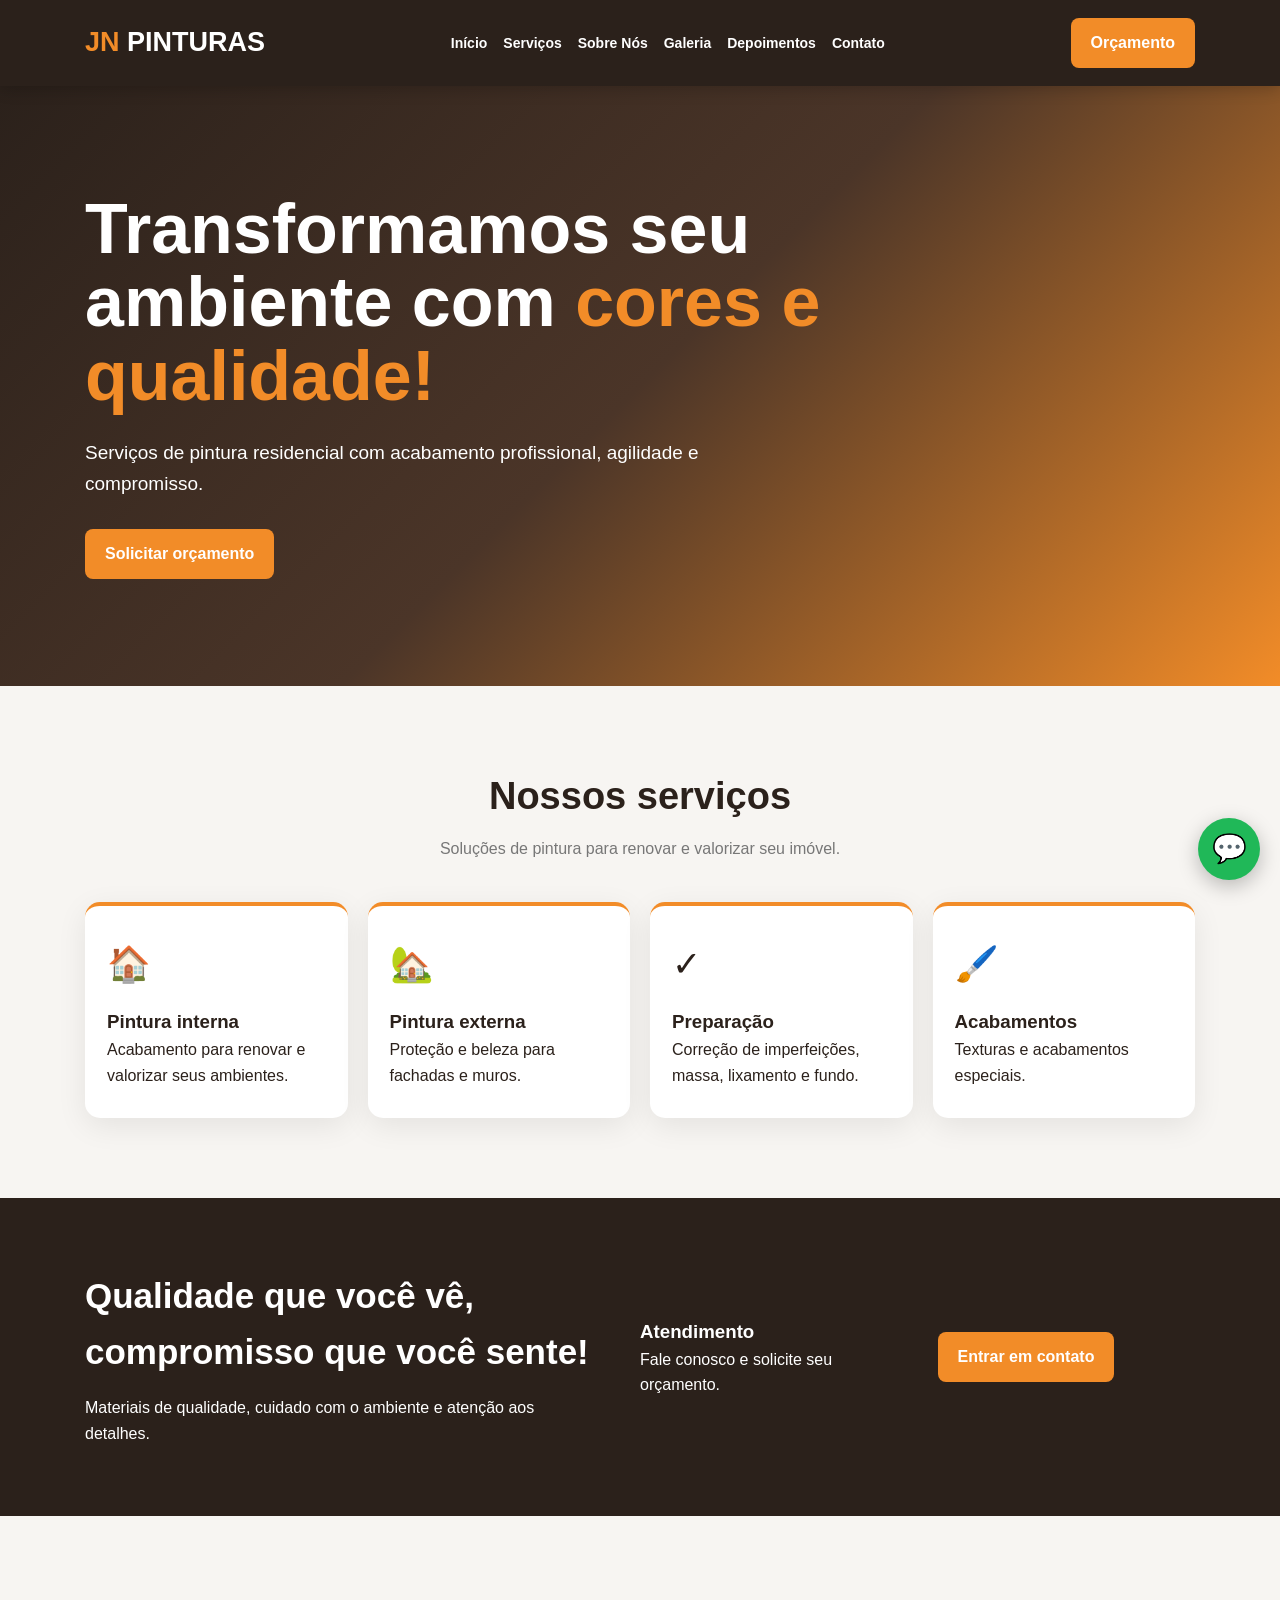
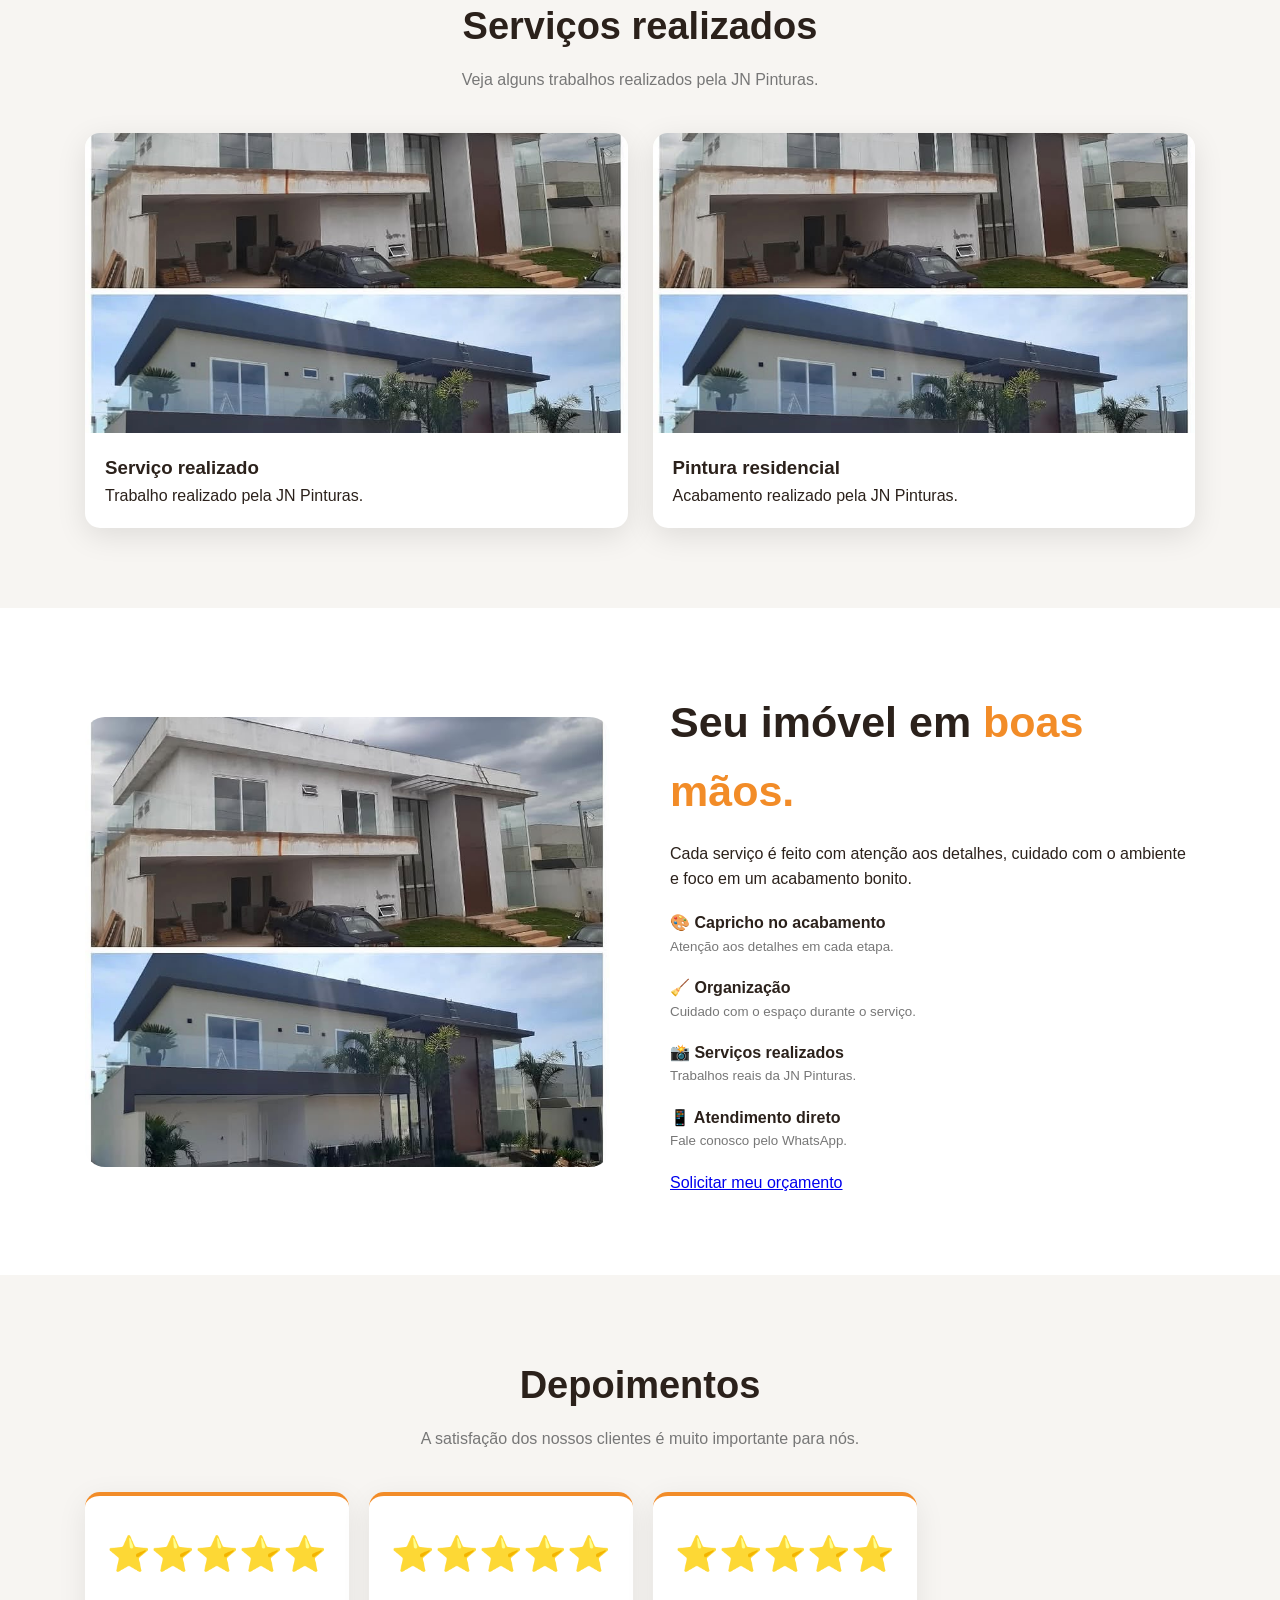
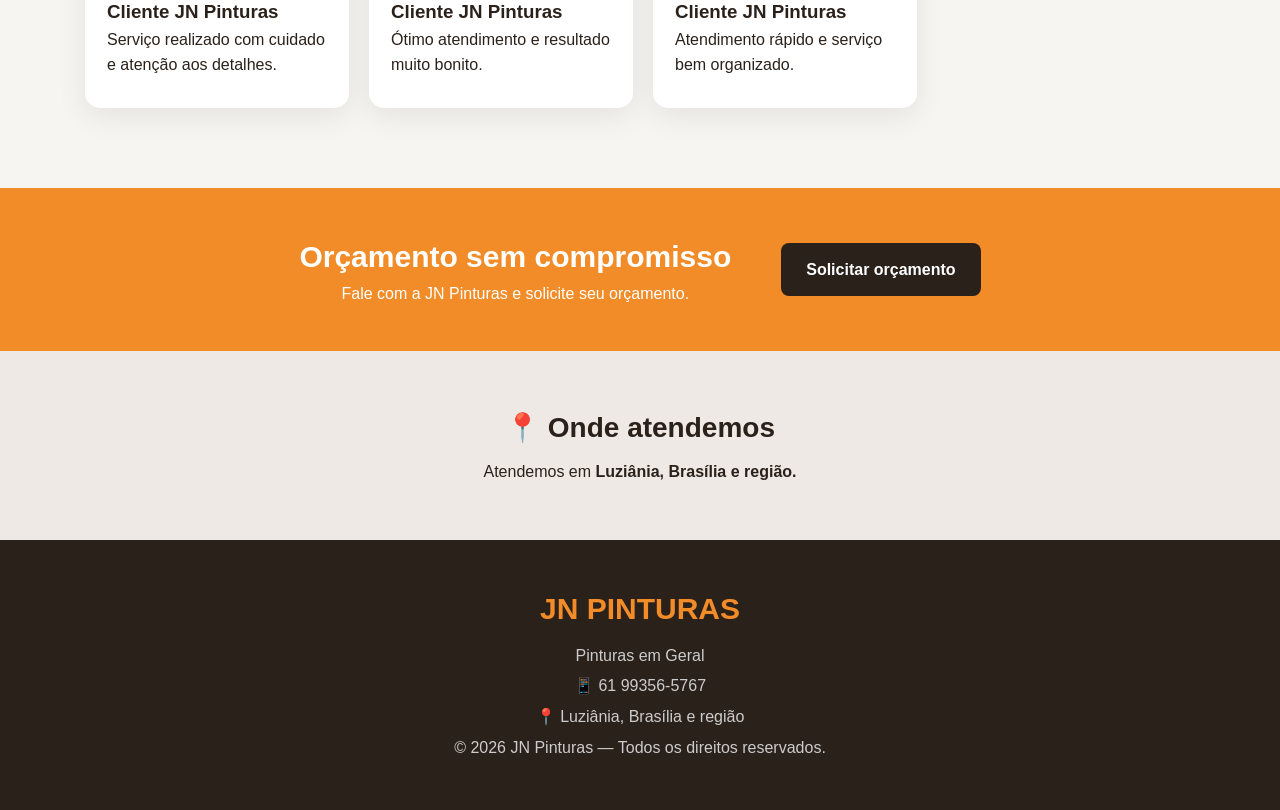
==== index.html @ 6c808ecc "Update index.html" ====
<!DOCTYPE html>
<html lang="pt-BR">
<head>
<meta charset="UTF-8">
<meta name="viewport" content="width=device-width, initial-scale=1.0">
<title>JN Pinturas | Pinturas em Geral</title>

<style>
*{margin:0;padding:0;box-sizing:border-box}
html{scroll-behavior:smooth}
body{
font-family:Arial,Helvetica,sans-serif;
background:#f7f5f2;
color:#2b211b;
line-height:1.6
}

header{
background:#2b211b;
color:white;
position:sticky;
top:0;
z-index:1000;
box-shadow:0 3px 15px rgba(0,0,0,.2)
}

.nav{
max-width:1150px;
margin:auto;
padding:18px 20px;
display:flex;
align-items:center;
justify-content:space-between;
gap:20px
}

.brand{
font-size:27px;
font-weight:bold;
color:#f28c28;
white-space:nowrap
}

.brand span{color:white}

nav{
display:flex;
gap:16px;
flex-wrap:wrap;
justify-content:center
}

nav a{
color:white;
text-decoration:none;
font-weight:bold;
font-size:14px
}

nav a:hover{color:#f28c28}

.cta,.btn{
background:#f28c28;
color:white;
text-decoration:none;
padding:12px 20px;
border-radius:8px;
font-weight:bold;
display:inline-block
}

.hero{
min-height:600px;
display:flex;
align-items:center;
background:linear-gradient(135deg,#2b211b,#4b3528,#f28c28);
color:white
}

.hero-inner{
max-width:1150px;
width:100%;
margin:auto;
padding:70px 20px
}

.hero h1{
max-width:800px;
font-size:clamp(40px,6vw,70px);
line-height:1.05;
margin-bottom:25px
}

.hero h1 span{color:#f28c28}

.hero p{
max-width:650px;
font-size:19px;
margin-bottom:30px
}

.container{
max-width:1150px;
margin:auto;
padding:80px 20px
}

.title{
text-align:center;
font-size:38px;
margin-bottom:10px
}

.subtitle{
text-align:center;
color:#777;
margin-bottom:40px
}

.grid{
display:grid;
grid-template-columns:repeat(4,1fr);
gap:20px
}

.card{
background:white;
padding:30px 22px;
border-radius:15px;
box-shadow:0 8px 30px rgba(0,0,0,.08);
border-top:4px solid #f28c28
}

.icon{
font-size:35px;
margin-bottom:15px
}

.band{
background:#2b211b;
color:white
}

.band-grid{
max-width:1150px;
margin:auto;
padding:70px 20px;
display:grid;
grid-template-columns:2fr 1fr 1fr;
gap:40px;
align-items:center
}

.band h2{
font-size:35px;
margin-bottom:15px
}

.projects{
display:grid;
grid-template-columns:repeat(2,1fr);
gap:25px
}

.project{
background:white;
border-radius:15px;
overflow:hidden;
box-shadow:0 8px 30px rgba(0,0,0,.1)
}

.project img{
width:100%;
height:300px;
object-fit:cover;
display:block
}

.project-info{
padding:20px
}

.trust-section{background:white}

.trust-grid{
max-width:1150px;
margin:auto;
padding:80px 20px;
display:grid;
grid-template-columns:1fr 1fr;
gap:60px;
align-items:center
}

.trust-photo{
width:100%;
height:450px;
object-fit:cover;
border-radius:20px
}

.trust-copy h2{
font-size:43px;
margin-bottom:15px
}

.trust-copy h2 span{color:#f28c28}

.trust-point{margin:18px 0}

.trust-point b,
.trust-point small{
display:block
}

.trust-point small{color:#777}

.quote-banner{
background:#f28c28;
color:white;
padding:45px 20px;
display:flex;
justify-content:center;
align-items:center;
gap:50px;
text-align:center
}

.quote-banner h3{font-size:30px}

.quote-btn{
background:#2b211b;
color:white;
padding:14px 25px;
border-radius:8px;
text-decoration:none;
font-weight:bold
}

.service-area{
text-align:center;
padding:55px 20px;
background:#eee9e4
}

.service-area h3{
font-size:28px;
margin-bottom:8px
}

footer{
background:#2b211b;
color:white;
text-align:center;
padding:45px 20px
}

.footer-brand{
color:#f28c28;
font-size:30px;
font-weight:bold;
margin-bottom:10px
}

footer p{
color:#ccc;
margin:5px
}

.whatsapp-float{
position:fixed;
right:20px;
bottom:20px;
width:62px;
height:62px;
border-radius:50%;
background:#20b858;
display:flex;
align-items:center;
justify-content:center;
color:white;
text-decoration:none;
font-size:28px;
box-shadow:0 6px 20px rgba(0,0,0,.25);
z-index:9999
}

@media(max-width:900px){
.nav{flex-direction:column}
nav{gap:10px}
.grid{grid-template-columns:repeat(2,1fr)}
.band-grid,.trust-grid{grid-template-columns:1fr}
.projects{grid-template-columns:1fr}
.quote-banner{flex-direction:column;gap:20px}
}

@media(max-width:600px){
.brand{font-size:24px}
nav a{font-size:12px}
.hero h1{font-size:42px}
.hero p{font-size:16px}
.grid{grid-template-columns:1fr}
.title{font-size:31px}
.trust-copy h2{font-size:34px}
.trust-photo{height:280px}
}
</style>
</head>

<body>

<header>
<div class="nav">

<div class="brand">
JN <span>PINTURAS</span>
</div>

<nav>
<a href="#inicio">Início</a>
<a href="#servicos">Serviços</a>
<a href="#sobre">Sobre Nós</a>
<a href="#galeria">Galeria</a>
<a href="#depoimentos">Depoimentos</a>
<a href="#contato">Contato</a>
</nav>

<a class="cta"
href="https://wa.me/5561993565767?text=Ol%C3%A1%2C%20vim%20pelo%20site%20da%20JN%20Pinturas%20e%20gostaria%20de%20solicitar%20um%20or%C3%A7amento."
target="_blank">
Orçamento
</a>

</div>
</header>

<main>

<section class="hero" id="inicio">
<div class="hero-inner">

<h1>
Transformamos seu ambiente com
<span>cores e qualidade!</span>
</h1>

<p>
Serviços de pintura residencial com acabamento profissional,
agilidade e compromisso.
</p>

<a class="btn"
href="https://wa.me/5561993565767?text=Ol%C3%A1%2C%20vim%20pelo%20site%20da%20JN%20Pinturas%20e%20gostaria%20de%20solicitar%20um%20or%C3%A7amento."
target="_blank">
Solicitar orçamento
</a>

</div>
</section>

<section id="servicos">
<div class="container">

<h2 class="title">Nossos serviços</h2>

<p class="subtitle">
Soluções de pintura para renovar e valorizar seu imóvel.
</p>

<div class="grid">

<div class="card">
<div class="icon">🏠</div>
<h3>Pintura interna</h3>
<p>Acabamento para renovar e valorizar seus ambientes.</p>
</div>

<div class="card">
<div class="icon">🏡</div>
<h3>Pintura externa</h3>
<p>Proteção e beleza para fachadas e muros.</p>
</div>

<div class="card">
<div class="icon">✓</div>
<h3>Preparação</h3>
<p>Correção de imperfeições, massa, lixamento e fundo.</p>
</div>

<div class="card">
<div class="icon">🖌️</div>
<h3>Acabamentos</h3>
<p>Texturas e acabamentos especiais.</p>
</div>

</div>
</div>
</section>

<section class="band" id="sobre">
<div class="band-grid">

<div>
<h2>Qualidade que você vê, compromisso que você sente!</h2>
<p>
Materiais de qualidade, cuidado com o ambiente e atenção aos detalhes.
</p>
</div>

<div>
<h3>Atendimento</h3>
<p>Fale conosco e solicite seu orçamento.</p>
</div>

<div>
<a class="cta"
href="https://wa.me/5561993565767?text=Ol%C3%A1%2C%20vim%20pelo%20site%20da%20JN%20Pinturas%20e%20gostaria%20de%20solicitar%20um%20or%C3%A7amento."
target="_blank">
Entrar em contato
</a>
</div>

</div>
</section>

<section id="galeria">
<div class="container">

<h2 class="title">Serviços realizados</h2>

<p class="subtitle">
Veja alguns trabalhos realizados pela JN Pinturas.
</p>

<div class="projects">

<article class="project">

<img
src="WhatsApp Image 2026-09-07 at 15.14.30 (1).jpeg"
alt="Serviço realizado pela JN Pinturas">

<div class="project-info">
<h3>Serviço realizado</h3>
<p>
Trabalho realizado pela JN Pinturas.
</p>
</div>

</article>

<article class="project">

<img
src="WhatsApp Image 2026-09-07 at 15.14.30 (1).jpeg"
alt="Pintura realizada pela JN Pinturas">

<div class="project-info">
<h3>Pintura residencial</h3>
<p>
Acabamento realizado pela JN Pinturas.
</p>
</div>

</article>

</div>

</div>
</section>

<section class="trust-section">

<div class="trust-grid">

<img
class="trust-photo"
src="WhatsApp Image 2026-09-07 at 15.14.30 (1).jpeg"
alt="Serviço realizado pela JN Pinturas">

<div class="trust-copy">

<h2>
Seu imóvel em <span>boas mãos.</span>
</h2>

<p>
Cada serviço é feito com atenção aos detalhes,
cuidado com o ambiente e foco em um acabamento bonito.
</p>

<div class="trust-point">
<b>🎨 Capricho no acabamento</b>
<small>Atenção aos detalhes em cada etapa.</small>
</div>

<div class="trust-point">
<b>🧹 Organização</b>
<small>Cuidado com o espaço durante o serviço.</small>
</div>

<div class="trust-point">
<b>📸 Serviços realizados</b>
<small>Trabalhos reais da JN Pinturas.</small>
</div>

<div class="trust-point">
<b>📱 Atendimento direto</b>
<small>Fale conosco pelo WhatsApp.</small>
</div>

<a class="trust-cta"
href="https://wa.me/5561993565767?text=Ol%C3%A1%2C%20vim%20pelo%20site%20da%20JN%20Pinturas%20e%20gostaria%20de%20solicitar%20um%20or%C3%A7amento."
target="_blank">
Solicitar meu orçamento
</a>

</div>

</div>
</section>

<section id="depoimentos">

<div class="container">

<h2 class="title">Depoimentos</h2>

<p class="subtitle">
A satisfação dos nossos clientes é muito importante para nós.
</p>

<div class="grid">

<div class="card">
<div class="icon">⭐⭐⭐⭐⭐</div>
<h3>Cliente JN Pinturas</h3>
<p>Serviço realizado com cuidado e atenção aos detalhes.</p>
</div>

<div class="card">
<div class="icon">⭐⭐⭐⭐⭐</div>
<h3>Cliente JN Pinturas</h3>
<p>Ótimo atendimento e resultado muito bonito.</p>
</div>

<div class="card">
<div class="icon">⭐⭐⭐⭐⭐</div>
<h3>Cliente JN Pinturas</h3>
<p>Atendimento rápido e serviço bem organizado.</p>
</div>

</div>

</div>

</section>

<section class="quote-banner" id="contato">

<div>
<h3>Orçamento sem compromisso</h3>
<p>Fale com a JN Pinturas e solicite seu orçamento.</p>
</div>

<a class="quote-btn"
href="https://wa.me/5561993565767?text=Ol%C3%A1%2C%20vim%20pelo%20site%20da%20JN%20Pinturas%20e%20gostaria%20de%20solicitar%20um%20or%C3%A7amento."
target="_blank">
Solicitar orçamento
</a>

</section>

<section class="service-area">
<h3>📍 Onde atendemos</h3>
<p>Atendemos em <strong>Luziânia, Brasília e região.</strong></p>
</section>

</main>

<footer>

<div class="footer-brand">
JN PINTURAS
</div>

<p>Pinturas em Geral</p>
<p>📱 61 99356-5767</p>
<p>📍 Luziânia, Brasília e região</p>
<p>© 2026 JN Pinturas — Todos os direitos reservados.</p>

</footer>

<a
class="whatsapp-float"
href="https://wa.me/5561993565767?text=Ol%C3%A1%2C%20vim%20pelo%20site%20da%20JN%20Pinturas%20e%20gostaria%20de%20solicitar%20um%20or%C3%A7amento."
target="_blank"
aria-label="Falar com a JN Pinturas no WhatsApp">
💬
</a>

</body>
</html>
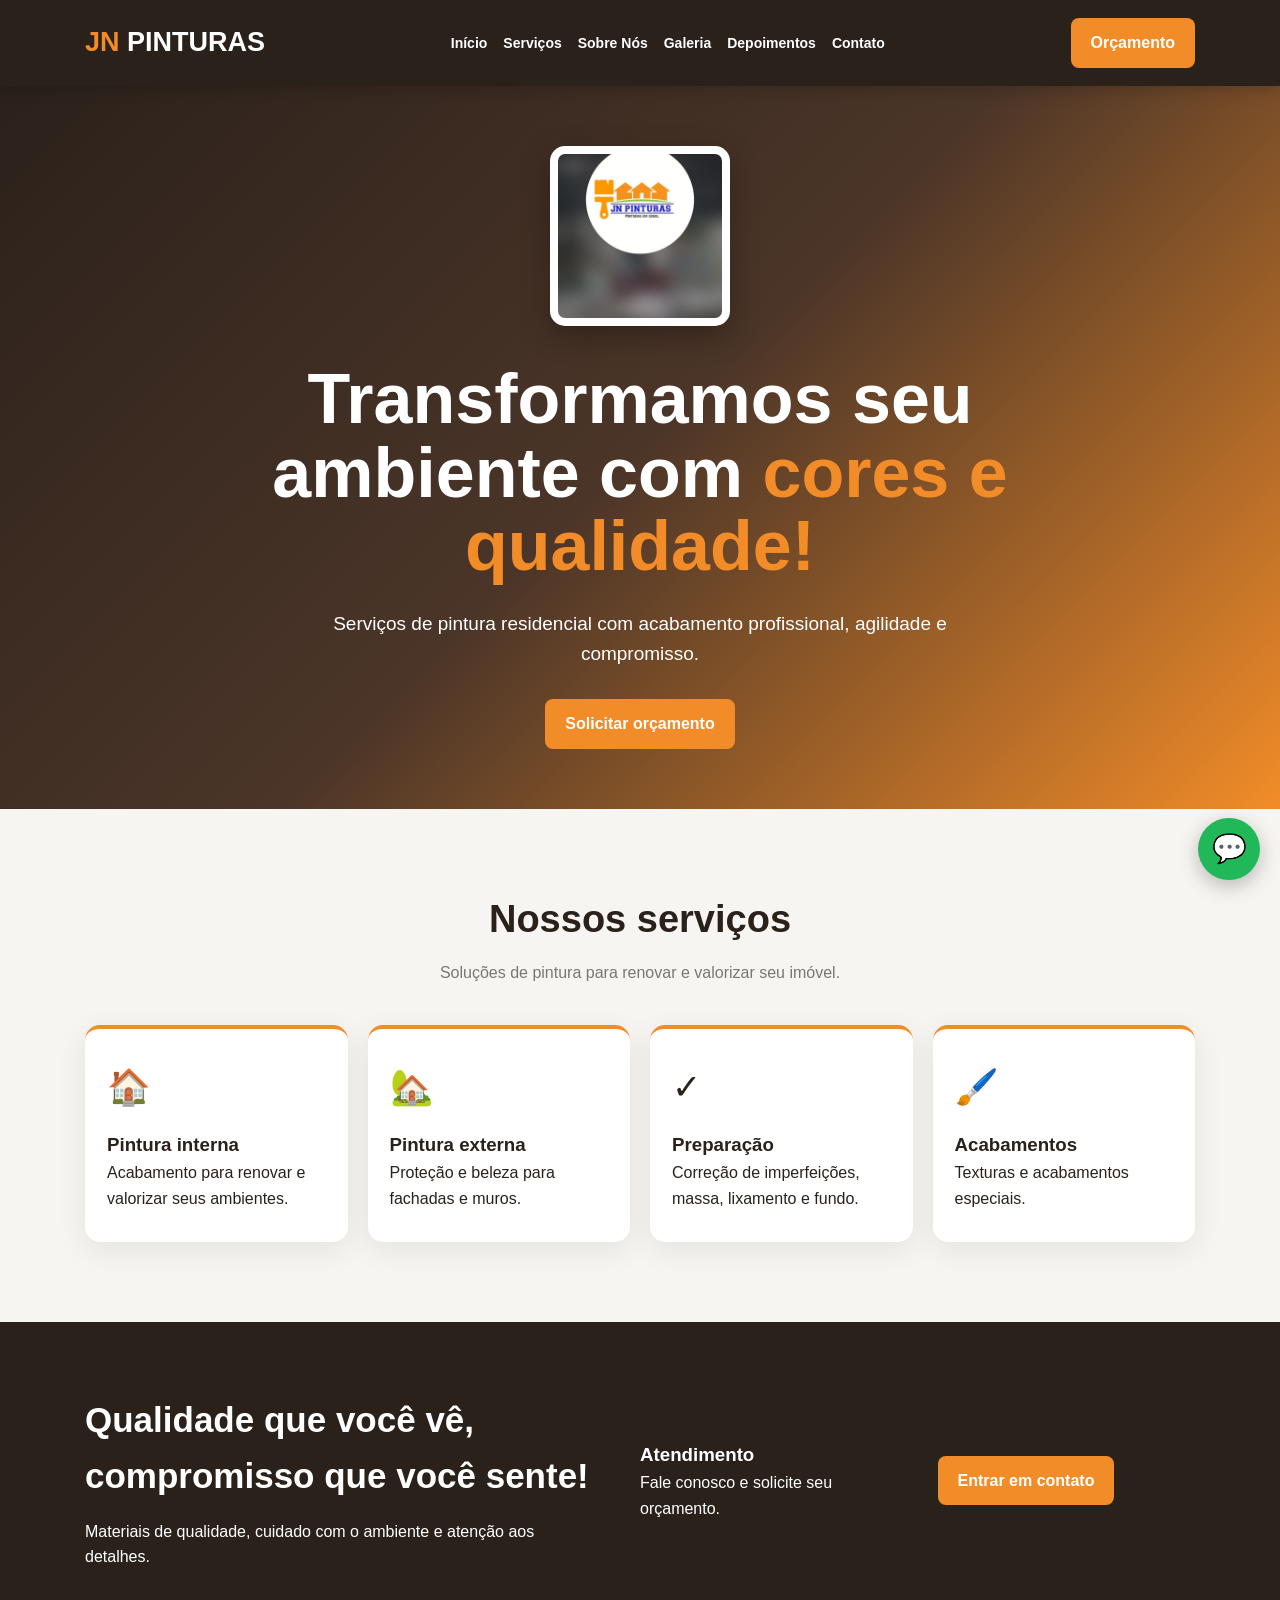
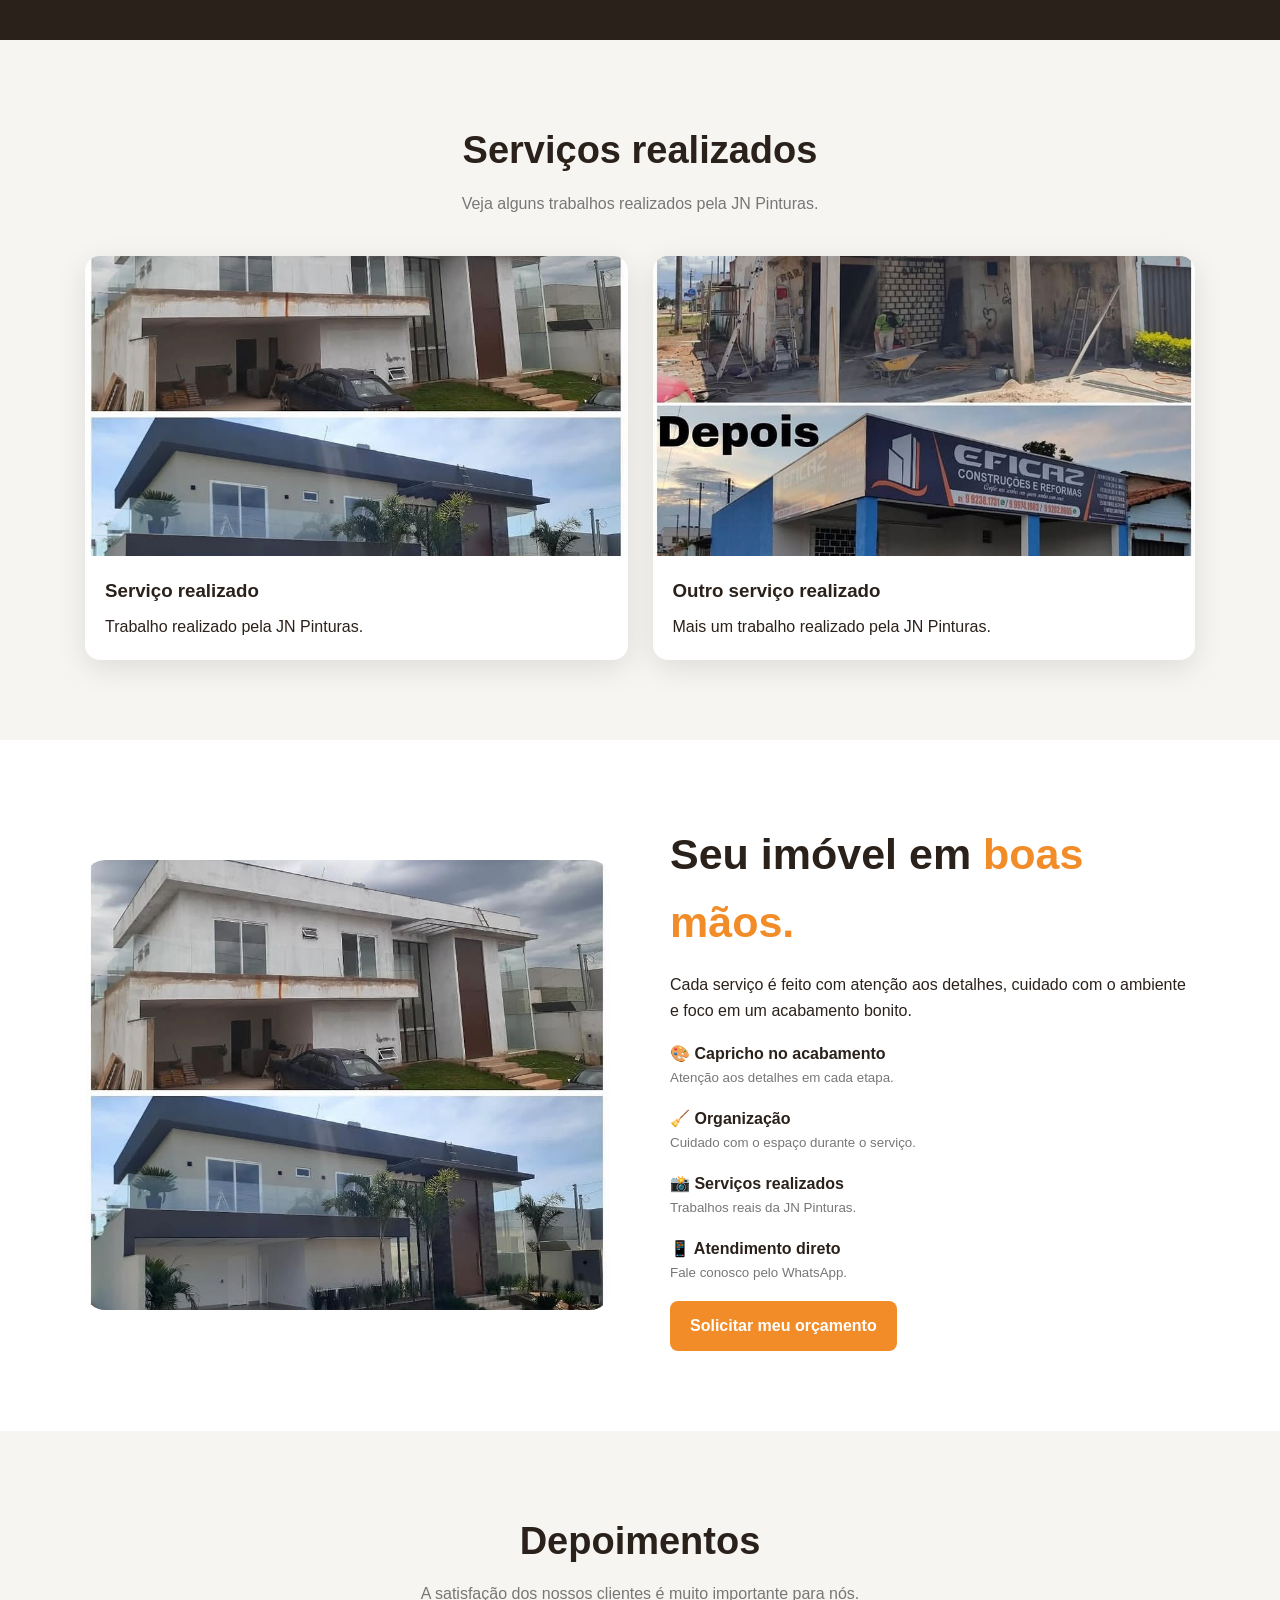
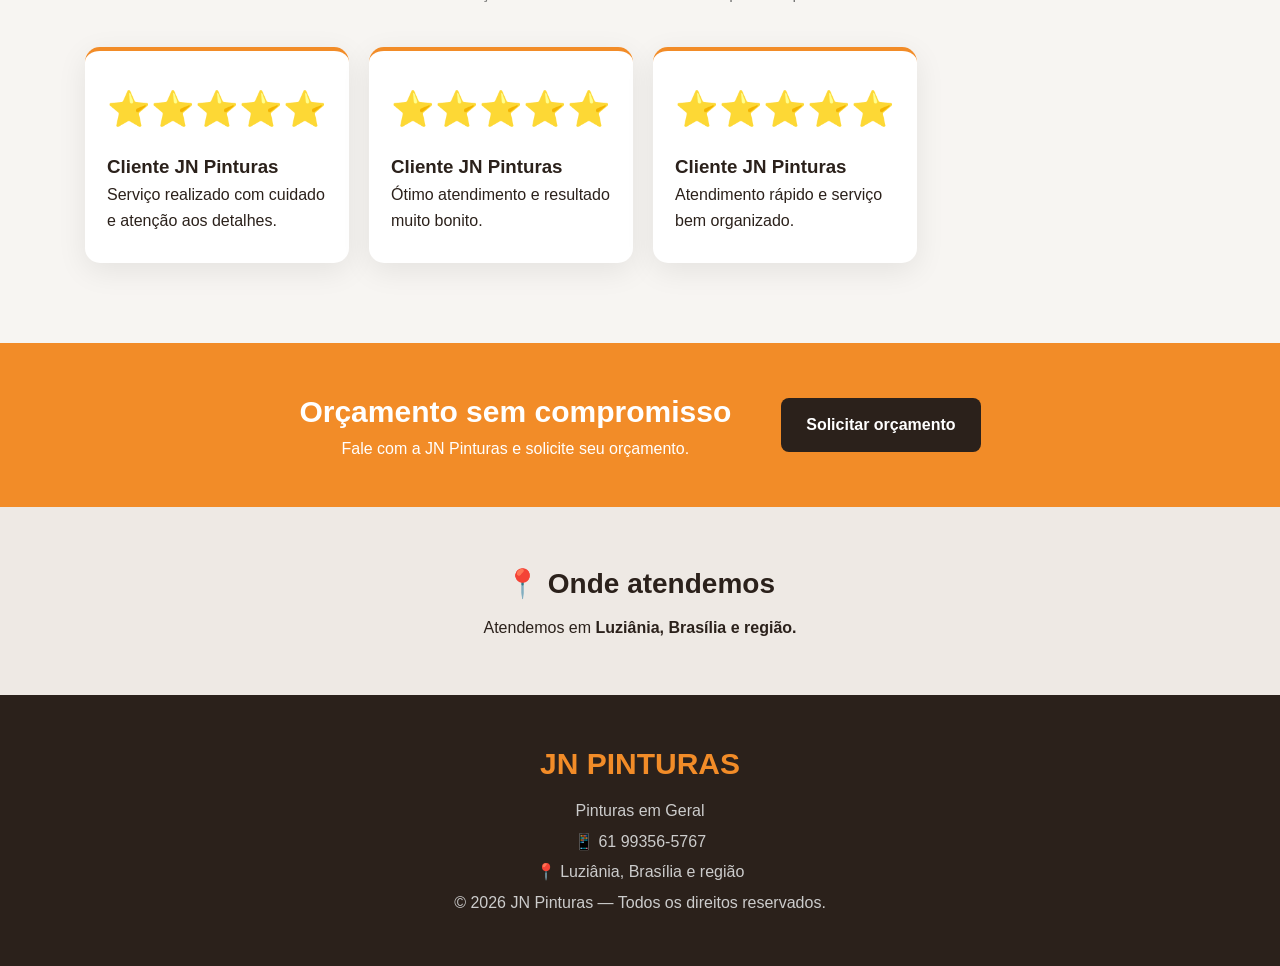
==== commit 73de3a5b: "Update index.html" ====
--- a/index.html
+++ b/index.html
@@ -6,303 +6,403 @@
 <title>JN Pinturas | Pinturas em Geral</title>
 
 <style>
-*{margin:0;padding:0;box-sizing:border-box}
-html{scroll-behavior:smooth}
+*{
+  margin:0;
+  padding:0;
+  box-sizing:border-box;
+}
+
+html{
+  scroll-behavior:smooth;
+}
+
 body{
-font-family:Arial,Helvetica,sans-serif;
-background:#f7f5f2;
-color:#2b211b;
-line-height:1.6
-}
-
+  font-family:Arial,Helvetica,sans-serif;
+  background:#f7f5f2;
+  color:#2b211b;
+  line-height:1.6;
+}
+
+/* MENU */
 header{
-background:#2b211b;
-color:white;
-position:sticky;
-top:0;
-z-index:1000;
-box-shadow:0 3px 15px rgba(0,0,0,.2)
+  background:#2b211b;
+  color:white;
+  position:sticky;
+  top:0;
+  z-index:1000;
+  box-shadow:0 3px 15px rgba(0,0,0,.2);
 }
 
 .nav{
-max-width:1150px;
-margin:auto;
-padding:18px 20px;
-display:flex;
-align-items:center;
-justify-content:space-between;
-gap:20px
+  max-width:1150px;
+  margin:auto;
+  padding:18px 20px;
+  display:flex;
+  align-items:center;
+  justify-content:space-between;
+  gap:20px;
 }
 
 .brand{
-font-size:27px;
-font-weight:bold;
-color:#f28c28;
-white-space:nowrap
-}
-
-.brand span{color:white}
+  font-size:27px;
+  font-weight:bold;
+  color:#f28c28;
+  white-space:nowrap;
+}
+
+.brand span{
+  color:white;
+}
 
 nav{
-display:flex;
-gap:16px;
-flex-wrap:wrap;
-justify-content:center
+  display:flex;
+  gap:16px;
+  flex-wrap:wrap;
+  justify-content:center;
 }
 
 nav a{
-color:white;
-text-decoration:none;
-font-weight:bold;
-font-size:14px
-}
-
-nav a:hover{color:#f28c28}
+  color:white;
+  text-decoration:none;
+  font-weight:bold;
+  font-size:14px;
+}
+
+nav a:hover{
+  color:#f28c28;
+}
 
 .cta,.btn{
-background:#f28c28;
-color:white;
-text-decoration:none;
-padding:12px 20px;
-border-radius:8px;
-font-weight:bold;
-display:inline-block
-}
-
+  background:#f28c28;
+  color:white;
+  text-decoration:none;
+  padding:12px 20px;
+  border-radius:8px;
+  font-weight:bold;
+  display:inline-block;
+}
+
+/* INÍCIO */
 .hero{
-min-height:600px;
-display:flex;
-align-items:center;
-background:linear-gradient(135deg,#2b211b,#4b3528,#f28c28);
-color:white
+  min-height:650px;
+  display:flex;
+  align-items:center;
+  background:linear-gradient(135deg,#2b211b,#4b3528,#f28c28);
+  color:white;
 }
 
 .hero-inner{
-max-width:1150px;
-width:100%;
-margin:auto;
-padding:70px 20px
+  max-width:1150px;
+  width:100%;
+  margin:auto;
+  padding:60px 20px;
+  text-align:center;
+}
+
+/* LOGO NO COMEÇO */
+.hero-logo{
+  width:180px;
+  max-width:70%;
+  border-radius:15px;
+  margin-bottom:30px;
+  background:white;
+  padding:8px;
+  box-shadow:0 10px 30px rgba(0,0,0,.3);
 }
 
 .hero h1{
-max-width:800px;
-font-size:clamp(40px,6vw,70px);
-line-height:1.05;
-margin-bottom:25px
-}
-
-.hero h1 span{color:#f28c28}
+  max-width:800px;
+  margin:0 auto 25px;
+  font-size:clamp(40px,6vw,70px);
+  line-height:1.05;
+}
+
+.hero h1 span{
+  color:#f28c28;
+}
 
 .hero p{
-max-width:650px;
-font-size:19px;
-margin-bottom:30px
-}
-
+  max-width:650px;
+  margin:0 auto 30px;
+  font-size:19px;
+}
+
+/* SEÇÕES */
 .container{
-max-width:1150px;
-margin:auto;
-padding:80px 20px
+  max-width:1150px;
+  margin:auto;
+  padding:80px 20px;
 }
 
 .title{
-text-align:center;
-font-size:38px;
-margin-bottom:10px
+  text-align:center;
+  font-size:38px;
+  margin-bottom:10px;
 }
 
 .subtitle{
-text-align:center;
-color:#777;
-margin-bottom:40px
-}
-
+  text-align:center;
+  color:#777;
+  margin-bottom:40px;
+}
+
+/* SERVIÇOS */
 .grid{
-display:grid;
-grid-template-columns:repeat(4,1fr);
-gap:20px
+  display:grid;
+  grid-template-columns:repeat(4,1fr);
+  gap:20px;
 }
 
 .card{
-background:white;
-padding:30px 22px;
-border-radius:15px;
-box-shadow:0 8px 30px rgba(0,0,0,.08);
-border-top:4px solid #f28c28
+  background:white;
+  padding:30px 22px;
+  border-radius:15px;
+  box-shadow:0 8px 30px rgba(0,0,0,.08);
+  border-top:4px solid #f28c28;
 }
 
 .icon{
-font-size:35px;
-margin-bottom:15px
-}
-
+  font-size:35px;
+  margin-bottom:15px;
+}
+
+/* SOBRE */
 .band{
-background:#2b211b;
-color:white
+  background:#2b211b;
+  color:white;
 }
 
 .band-grid{
-max-width:1150px;
-margin:auto;
-padding:70px 20px;
-display:grid;
-grid-template-columns:2fr 1fr 1fr;
-gap:40px;
-align-items:center
+  max-width:1150px;
+  margin:auto;
+  padding:70px 20px;
+  display:grid;
+  grid-template-columns:2fr 1fr 1fr;
+  gap:40px;
+  align-items:center;
 }
 
 .band h2{
-font-size:35px;
-margin-bottom:15px
-}
-
+  font-size:35px;
+  margin-bottom:15px;
+}
+
+/* GALERIA */
 .projects{
-display:grid;
-grid-template-columns:repeat(2,1fr);
-gap:25px
+  display:grid;
+  grid-template-columns:repeat(2,1fr);
+  gap:25px;
 }
 
 .project{
-background:white;
-border-radius:15px;
-overflow:hidden;
-box-shadow:0 8px 30px rgba(0,0,0,.1)
+  background:white;
+  border-radius:15px;
+  overflow:hidden;
+  box-shadow:0 8px 30px rgba(0,0,0,.1);
 }
 
 .project img{
-width:100%;
-height:300px;
-object-fit:cover;
-display:block
+  width:100%;
+  height:300px;
+  object-fit:cover;
+  display:block;
 }
 
 .project-info{
-padding:20px
-}
-
-.trust-section{background:white}
+  padding:20px;
+}
+
+.project-info h3{
+  margin-bottom:8px;
+}
+
+/* DESTAQUE */
+.trust-section{
+  background:white;
+}
 
 .trust-grid{
-max-width:1150px;
-margin:auto;
-padding:80px 20px;
-display:grid;
-grid-template-columns:1fr 1fr;
-gap:60px;
-align-items:center
+  max-width:1150px;
+  margin:auto;
+  padding:80px 20px;
+  display:grid;
+  grid-template-columns:1fr 1fr;
+  gap:60px;
+  align-items:center;
 }
 
 .trust-photo{
-width:100%;
-height:450px;
-object-fit:cover;
-border-radius:20px
+  width:100%;
+  height:450px;
+  object-fit:cover;
+  border-radius:20px;
 }
 
 .trust-copy h2{
-font-size:43px;
-margin-bottom:15px
-}
-
-.trust-copy h2 span{color:#f28c28}
-
-.trust-point{margin:18px 0}
+  font-size:43px;
+  margin-bottom:15px;
+}
+
+.trust-copy h2 span{
+  color:#f28c28;
+}
+
+.trust-point{
+  margin:18px 0;
+}
 
 .trust-point b,
 .trust-point small{
-display:block
-}
-
-.trust-point small{color:#777}
-
+  display:block;
+}
+
+.trust-point small{
+  color:#777;
+}
+
+/* ORÇAMENTO */
 .quote-banner{
-background:#f28c28;
-color:white;
-padding:45px 20px;
-display:flex;
-justify-content:center;
-align-items:center;
-gap:50px;
-text-align:center
-}
-
-.quote-banner h3{font-size:30px}
+  background:#f28c28;
+  color:white;
+  padding:45px 20px;
+  display:flex;
+  justify-content:center;
+  align-items:center;
+  gap:50px;
+  text-align:center;
+}
+
+.quote-banner h3{
+  font-size:30px;
+}
 
 .quote-btn{
-background:#2b211b;
-color:white;
-padding:14px 25px;
-border-radius:8px;
-text-decoration:none;
-font-weight:bold
-}
-
+  background:#2b211b;
+  color:white;
+  padding:14px 25px;
+  border-radius:8px;
+  text-decoration:none;
+  font-weight:bold;
+}
+
+/* LOCAL */
 .service-area{
-text-align:center;
-padding:55px 20px;
-background:#eee9e4
+  text-align:center;
+  padding:55px 20px;
+  background:#eee9e4;
 }
 
 .service-area h3{
-font-size:28px;
-margin-bottom:8px
-}
-
+  font-size:28px;
+  margin-bottom:8px;
+}
+
+/* RODAPÉ */
 footer{
-background:#2b211b;
-color:white;
-text-align:center;
-padding:45px 20px
+  background:#2b211b;
+  color:white;
+  text-align:center;
+  padding:45px 20px;
 }
 
 .footer-brand{
-color:#f28c28;
-font-size:30px;
-font-weight:bold;
-margin-bottom:10px
+  color:#f28c28;
+  font-size:30px;
+  font-weight:bold;
+  margin-bottom:10px;
 }
 
 footer p{
-color:#ccc;
-margin:5px
-}
-
+  color:#ccc;
+  margin:5px;
+}
+
+/* WHATSAPP */
 .whatsapp-float{
-position:fixed;
-right:20px;
-bottom:20px;
-width:62px;
-height:62px;
-border-radius:50%;
-background:#20b858;
-display:flex;
-align-items:center;
-justify-content:center;
-color:white;
-text-decoration:none;
-font-size:28px;
-box-shadow:0 6px 20px rgba(0,0,0,.25);
-z-index:9999
-}
-
+  position:fixed;
+  right:20px;
+  bottom:20px;
+  width:62px;
+  height:62px;
+  border-radius:50%;
+  background:#20b858;
+  display:flex;
+  align-items:center;
+  justify-content:center;
+  color:white;
+  text-decoration:none;
+  font-size:28px;
+  box-shadow:0 6px 20px rgba(0,0,0,.25);
+  z-index:9999;
+}
+
+/* CELULAR */
 @media(max-width:900px){
-.nav{flex-direction:column}
-nav{gap:10px}
-.grid{grid-template-columns:repeat(2,1fr)}
-.band-grid,.trust-grid{grid-template-columns:1fr}
-.projects{grid-template-columns:1fr}
-.quote-banner{flex-direction:column;gap:20px}
+
+  .nav{
+    flex-direction:column;
+  }
+
+  nav{
+    gap:10px;
+  }
+
+  .grid{
+    grid-template-columns:repeat(2,1fr);
+  }
+
+  .band-grid,
+  .trust-grid{
+    grid-template-columns:1fr;
+  }
+
+  .projects{
+    grid-template-columns:1fr;
+  }
+
+  .quote-banner{
+    flex-direction:column;
+    gap:20px;
+  }
 }
 
 @media(max-width:600px){
-.brand{font-size:24px}
-nav a{font-size:12px}
-.hero h1{font-size:42px}
-.hero p{font-size:16px}
-.grid{grid-template-columns:1fr}
-.title{font-size:31px}
-.trust-copy h2{font-size:34px}
-.trust-photo{height:280px}
+
+  .brand{
+    font-size:24px;
+  }
+
+  nav a{
+    font-size:12px;
+  }
+
+  .hero-logo{
+    width:150px;
+  }
+
+  .hero h1{
+    font-size:42px;
+  }
+
+  .hero p{
+    font-size:16px;
+  }
+
+  .grid{
+    grid-template-columns:1fr;
+  }
+
+  .title{
+    font-size:31px;
+  }
+
+  .trust-copy h2{
+    font-size:34px;
+  }
+
+  .trust-photo{
+    height:280px;
+  }
 }
 </style>
 </head>
@@ -310,6 +410,7 @@
 <body>
 
 <header>
+
 <div class="nav">
 
 <div class="brand">
@@ -326,18 +427,27 @@
 </nav>
 
 <a class="cta"
-href="https://wa.me/5561993565767?text=Ol%C3%A1%2C%20vim%20pelo%20site%20da%20JN%20Pinturas%20e%20gostaria%20de%20solicitar%20um%20or%C3%A7amento."
+href="https://wa.me/5561993565767?text=Olá%2C%20vim%20pelo%20site%20da%20JN%20Pinturas%20e%20gostaria%20de%20solicitar%20um%20orçamento."
 target="_blank">
 Orçamento
 </a>
 
 </div>
+
 </header>
 
 <main>
 
+<!-- INÍCIO -->
+
 <section class="hero" id="inicio">
+
 <div class="hero-inner">
+
+<img
+class="hero-logo"
+src="logo.jpg"
+alt="Logo JN Pinturas">
 
 <h1>
 Transformamos seu ambiente com
@@ -350,15 +460,19 @@
 </p>
 
 <a class="btn"
-href="https://wa.me/5561993565767?text=Ol%C3%A1%2C%20vim%20pelo%20site%20da%20JN%20Pinturas%20e%20gostaria%20de%20solicitar%20um%20or%C3%A7amento."
+href="https://wa.me/5561993565767?text=Olá%2C%20vim%20pelo%20site%20da%20JN%20Pinturas%20e%20gostaria%20de%20solicitar%20um%20orçamento."
 target="_blank">
 Solicitar orçamento
 </a>
 
 </div>
+
 </section>
 
+<!-- SERVIÇOS -->
+
 <section id="servicos">
+
 <div class="container">
 
 <h2 class="title">Nossos serviços</h2>
@@ -394,39 +508,63 @@
 </div>
 
 </div>
-</div>
+
+</div>
+
 </section>
 
+<!-- SOBRE -->
+
 <section class="band" id="sobre">
+
 <div class="band-grid">
 
 <div>
-<h2>Qualidade que você vê, compromisso que você sente!</h2>
-<p>
-Materiais de qualidade, cuidado com o ambiente e atenção aos detalhes.
-</p>
+
+<h2>
+Qualidade que você vê, compromisso que você sente!
+</h2>
+
+<p>
+Materiais de qualidade, cuidado com o ambiente
+e atenção aos detalhes.
+</p>
+
 </div>
 
 <div>
+
 <h3>Atendimento</h3>
-<p>Fale conosco e solicite seu orçamento.</p>
+
+<p>
+Fale conosco e solicite seu orçamento.
+</p>
+
 </div>
 
 <div>
+
 <a class="cta"
-href="https://wa.me/5561993565767?text=Ol%C3%A1%2C%20vim%20pelo%20site%20da%20JN%20Pinturas%20e%20gostaria%20de%20solicitar%20um%20or%C3%A7amento."
+href="https://wa.me/5561993565767?text=Olá%2C%20vim%20pelo%20site%20da%20JN%20Pinturas%20e%20gostaria%20de%20solicitar%20um%20orçamento."
 target="_blank">
 Entrar em contato
 </a>
-</div>
-
-</div>
+
+</div>
+
+</div>
+
 </section>
 
+<!-- GALERIA -->
+
 <section id="galeria">
+
 <div class="container">
 
-<h2 class="title">Serviços realizados</h2>
+<h2 class="title">
+Serviços realizados
+</h2>
 
 <p class="subtitle">
 Veja alguns trabalhos realizados pela JN Pinturas.
@@ -441,10 +579,13 @@
 alt="Serviço realizado pela JN Pinturas">
 
 <div class="project-info">
+
 <h3>Serviço realizado</h3>
+
 <p>
 Trabalho realizado pela JN Pinturas.
 </p>
+
 </div>
 
 </article>
@@ -452,14 +593,17 @@
 <article class="project">
 
 <img
-src="WhatsApp Image 2026-09-07 at 15.14.30 (1).jpeg"
-alt="Pintura realizada pela JN Pinturas">
+src="WhatsApp Image 2026-09-07 at 15.14.30.jpeg"
+alt="Serviço realizado pela JN Pinturas">
 
 <div class="project-info">
-<h3>Pintura residencial</h3>
-<p>
-Acabamento realizado pela JN Pinturas.
-</p>
+
+<h3>Outro serviço realizado</h3>
+
+<p>
+Mais um trabalho realizado pela JN Pinturas.
+</p>
+
 </div>
 
 </article>
@@ -467,7 +611,10 @@
 </div>
 
 </div>
+
 </section>
+
+<!-- SEU IMÓVEL EM BOAS MÃOS -->
 
 <section class="trust-section">
 
@@ -509,8 +656,8 @@
 <small>Fale conosco pelo WhatsApp.</small>
 </div>
 
-<a class="trust-cta"
-href="https://wa.me/5561993565767?text=Ol%C3%A1%2C%20vim%20pelo%20site%20da%20JN%20Pinturas%20e%20gostaria%20de%20solicitar%20um%20or%C3%A7amento."
+<a class="cta"
+href="https://wa.me/5561993565767?text=Olá%2C%20vim%20pelo%20site%20da%20JN%20Pinturas%20e%20gostaria%20de%20solicitar%20um%20orçamento."
 target="_blank">
 Solicitar meu orçamento
 </a>
@@ -518,13 +665,18 @@
 </div>
 
 </div>
+
 </section>
 
+<!-- DEPOIMENTOS -->
+
 <section id="depoimentos">
 
 <div class="container">
 
-<h2 class="title">Depoimentos</h2>
+<h2 class="title">
+Depoimentos
+</h2>
 
 <p class="subtitle">
 A satisfação dos nossos clientes é muito importante para nós.
@@ -533,21 +685,51 @@
 <div class="grid">
 
 <div class="card">
-<div class="icon">⭐⭐⭐⭐⭐</div>
-<h3>Cliente JN Pinturas</h3>
-<p>Serviço realizado com cuidado e atenção aos detalhes.</p>
+
+<div class="icon">
+⭐⭐⭐⭐⭐
+</div>
+
+<h3>
+Cliente JN Pinturas
+</h3>
+
+<p>
+Serviço realizado com cuidado e atenção aos detalhes.
+</p>
+
 </div>
 
 <div class="card">
-<div class="icon">⭐⭐⭐⭐⭐</div>
-<h3>Cliente JN Pinturas</h3>
-<p>Ótimo atendimento e resultado muito bonito.</p>
+
+<div class="icon">
+⭐⭐⭐⭐⭐
+</div>
+
+<h3>
+Cliente JN Pinturas
+</h3>
+
+<p>
+Ótimo atendimento e resultado muito bonito.
+</p>
+
 </div>
 
 <div class="card">
-<div class="icon">⭐⭐⭐⭐⭐</div>
-<h3>Cliente JN Pinturas</h3>
-<p>Atendimento rápido e serviço bem organizado.</p>
+
+<div class="icon">
+⭐⭐⭐⭐⭐
+</div>
+
+<h3>
+Cliente JN Pinturas
+</h3>
+
+<p>
+Atendimento rápido e serviço bem organizado.
+</p>
+
 </div>
 
 </div>
@@ -556,15 +738,24 @@
 
 </section>
 
+<!-- CONTATO -->
+
 <section class="quote-banner" id="contato">
 
 <div>
-<h3>Orçamento sem compromisso</h3>
-<p>Fale com a JN Pinturas e solicite seu orçamento.</p>
+
+<h3>
+Orçamento sem compromisso
+</h3>
+
+<p>
+Fale com a JN Pinturas e solicite seu orçamento.
+</p>
+
 </div>
 
 <a class="quote-btn"
-href="https://wa.me/5561993565767?text=Ol%C3%A1%2C%20vim%20pelo%20site%20da%20JN%20Pinturas%20e%20gostaria%20de%20solicitar%20um%20or%C3%A7amento."
+href="https://wa.me/5561993565767?text=Olá%2C%20vim%20pelo%20site%20da%20JN%20Pinturas%20e%20gostaria%20de%20solicitar%20um%20orçamento."
 target="_blank">
 Solicitar orçamento
 </a>
@@ -572,8 +763,15 @@
 </section>
 
 <section class="service-area">
-<h3>📍 Onde atendemos</h3>
-<p>Atendemos em <strong>Luziânia, Brasília e região.</strong></p>
+
+<h3>
+📍 Onde atendemos
+</h3>
+
+<p>
+Atendemos em <strong>Luziânia, Brasília e região.</strong>
+</p>
+
 </section>
 
 </main>
@@ -584,16 +782,27 @@
 JN PINTURAS
 </div>
 
-<p>Pinturas em Geral</p>
-<p>📱 61 99356-5767</p>
-<p>📍 Luziânia, Brasília e região</p>
-<p>© 2026 JN Pinturas — Todos os direitos reservados.</p>
+<p>
+Pinturas em Geral
+</p>
+
+<p>
+📱 61 99356-5767
+</p>
+
+<p>
+📍 Luziânia, Brasília e região
+</p>
+
+<p>
+© 2026 JN Pinturas — Todos os direitos reservados.
+</p>
 
 </footer>
 
 <a
 class="whatsapp-float"
-href="https://wa.me/5561993565767?text=Ol%C3%A1%2C%20vim%20pelo%20site%20da%20JN%20Pinturas%20e%20gostaria%20de%20solicitar%20um%20or%C3%A7amento."
+href="https://wa.me/5561993565767?text=Olá%2C%20vim%20pelo%20site%20da%20JN%20Pinturas%20e%20gostaria%20de%20solicitar%20um%20orçamento."
 target="_blank"
 aria-label="Falar com a JN Pinturas no WhatsApp">
 💬
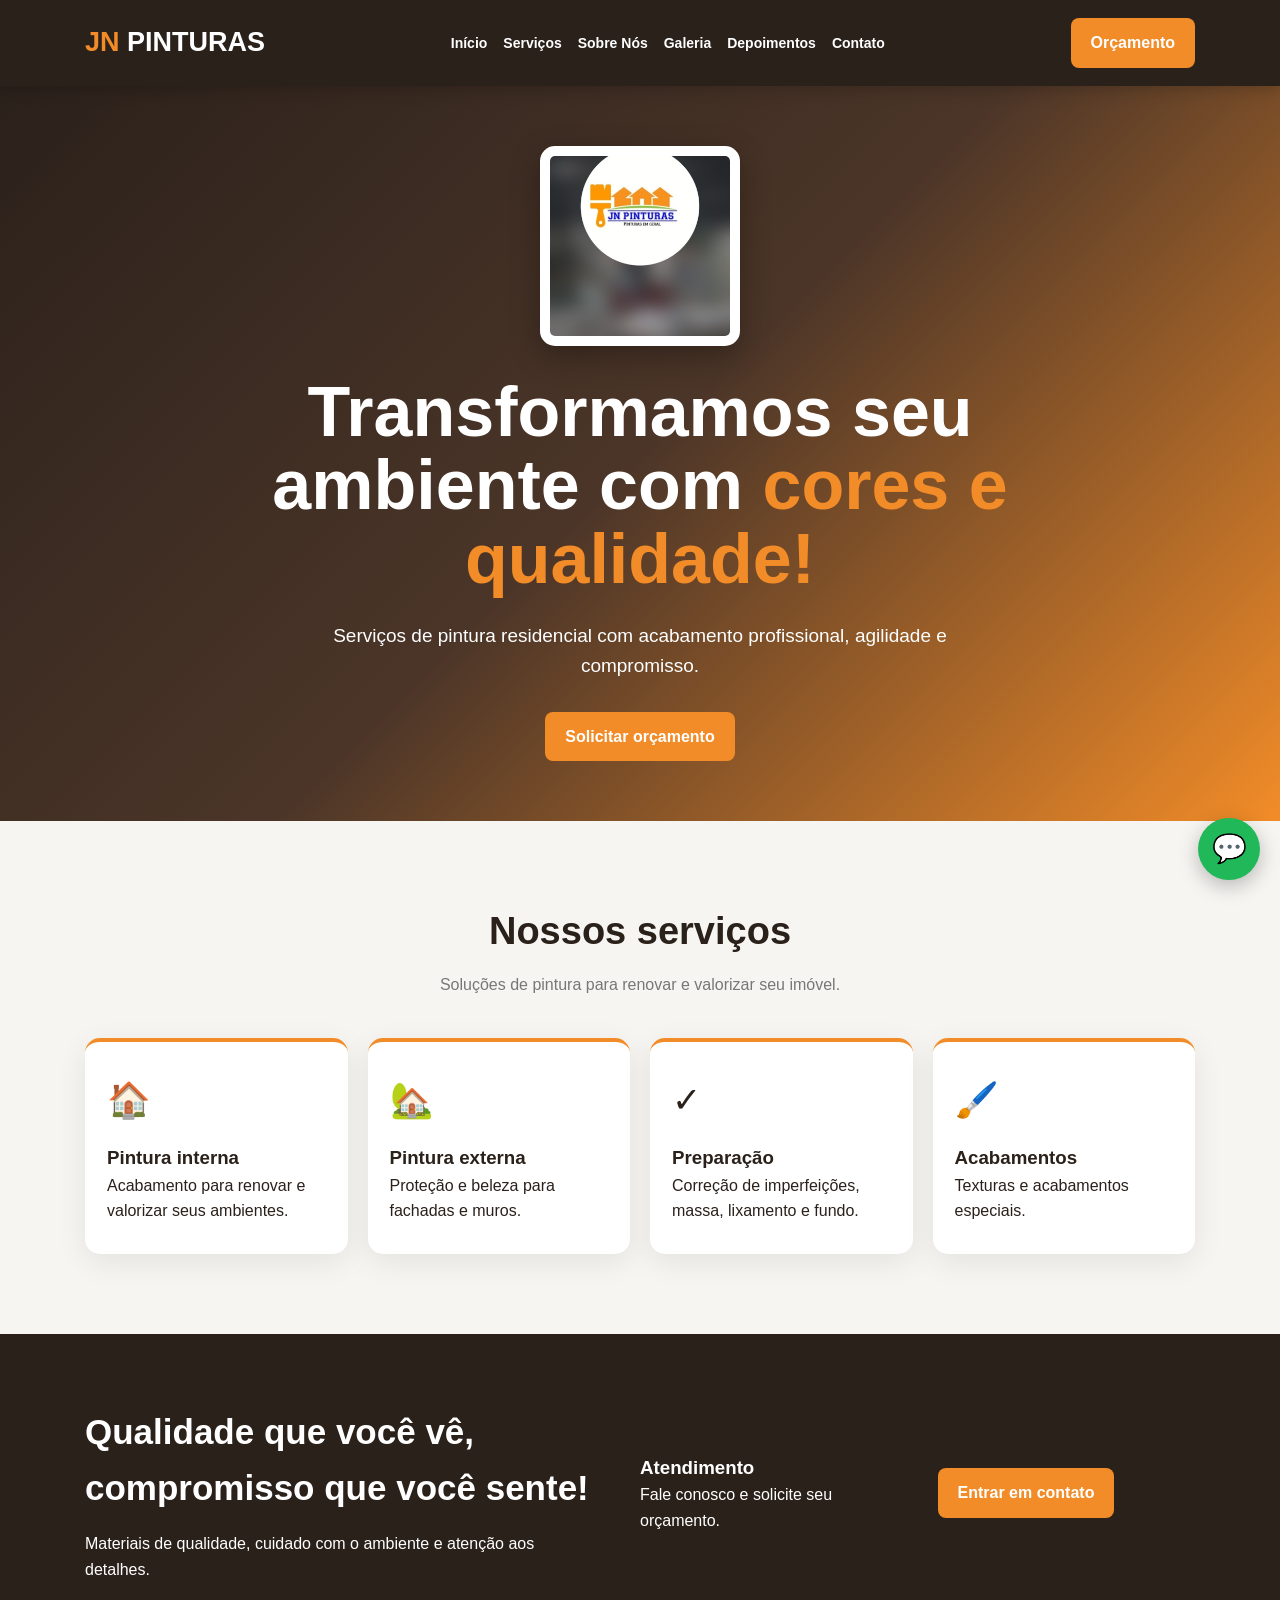
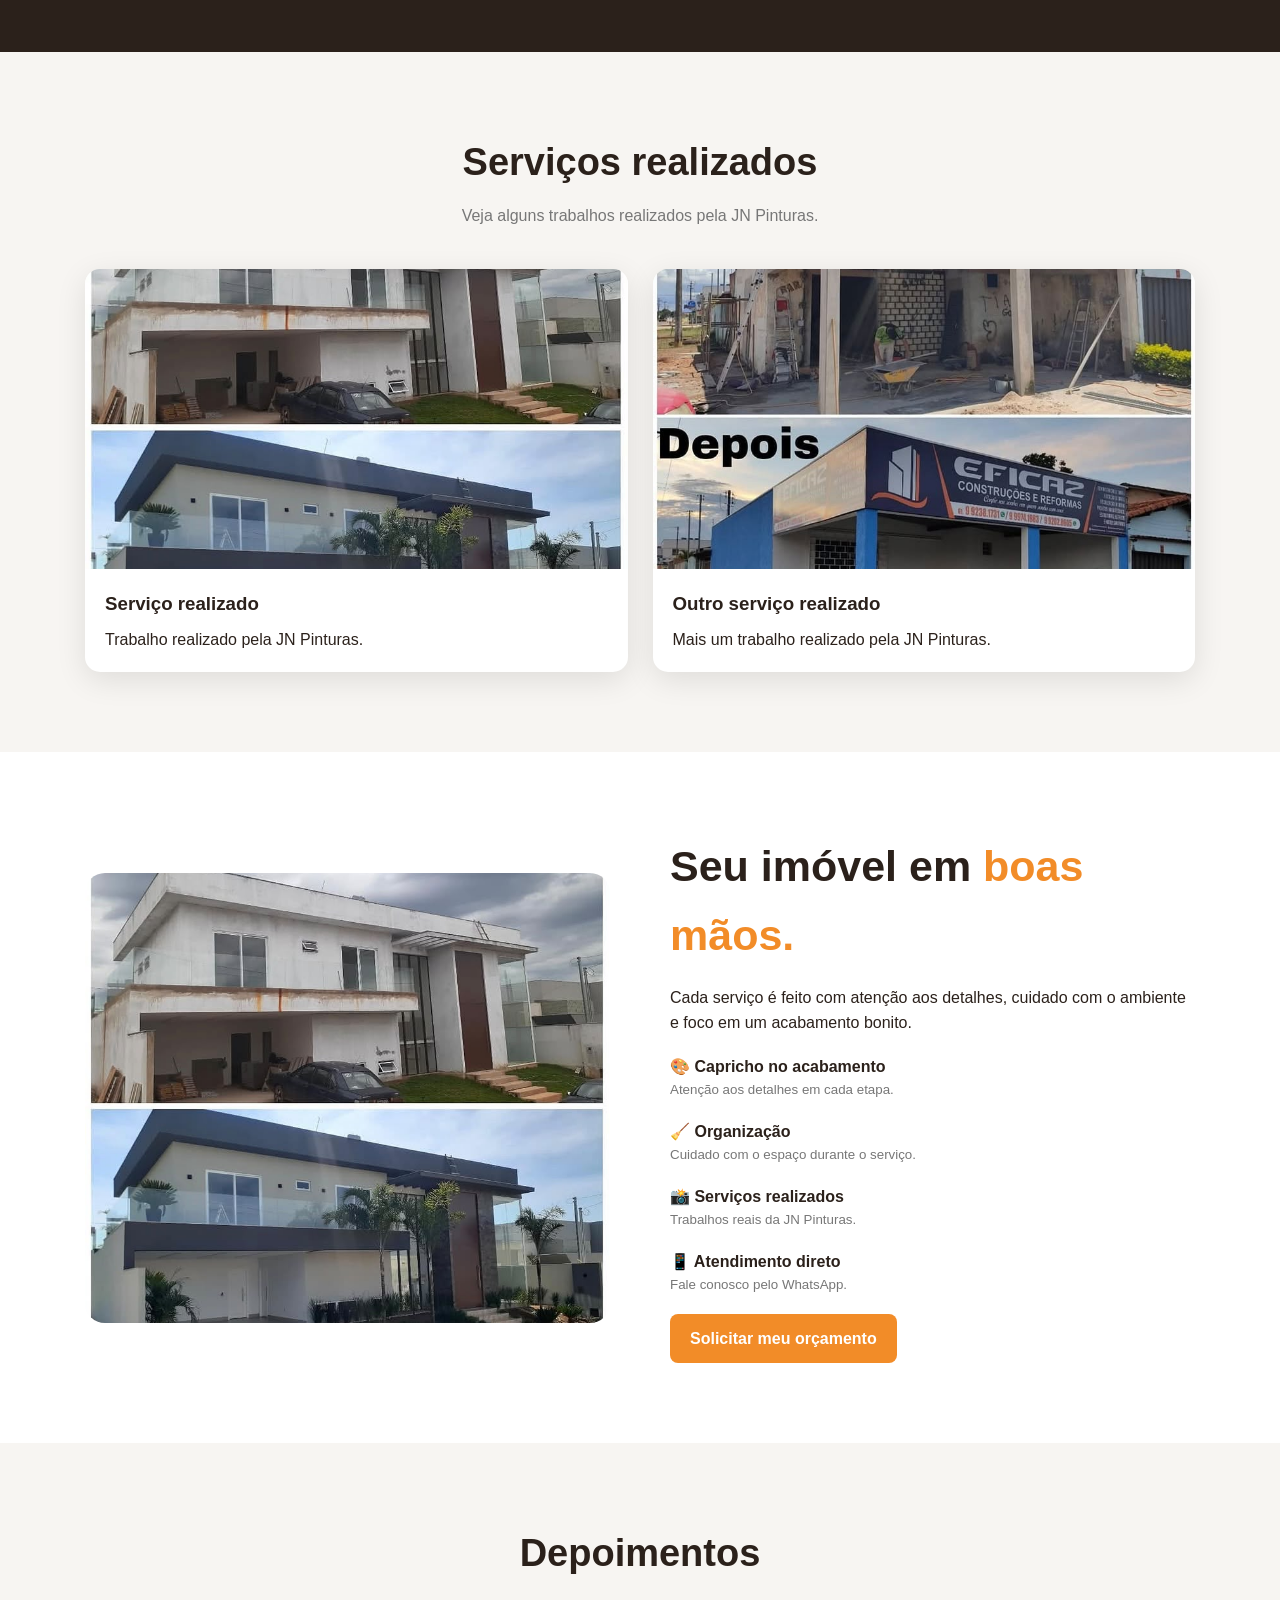
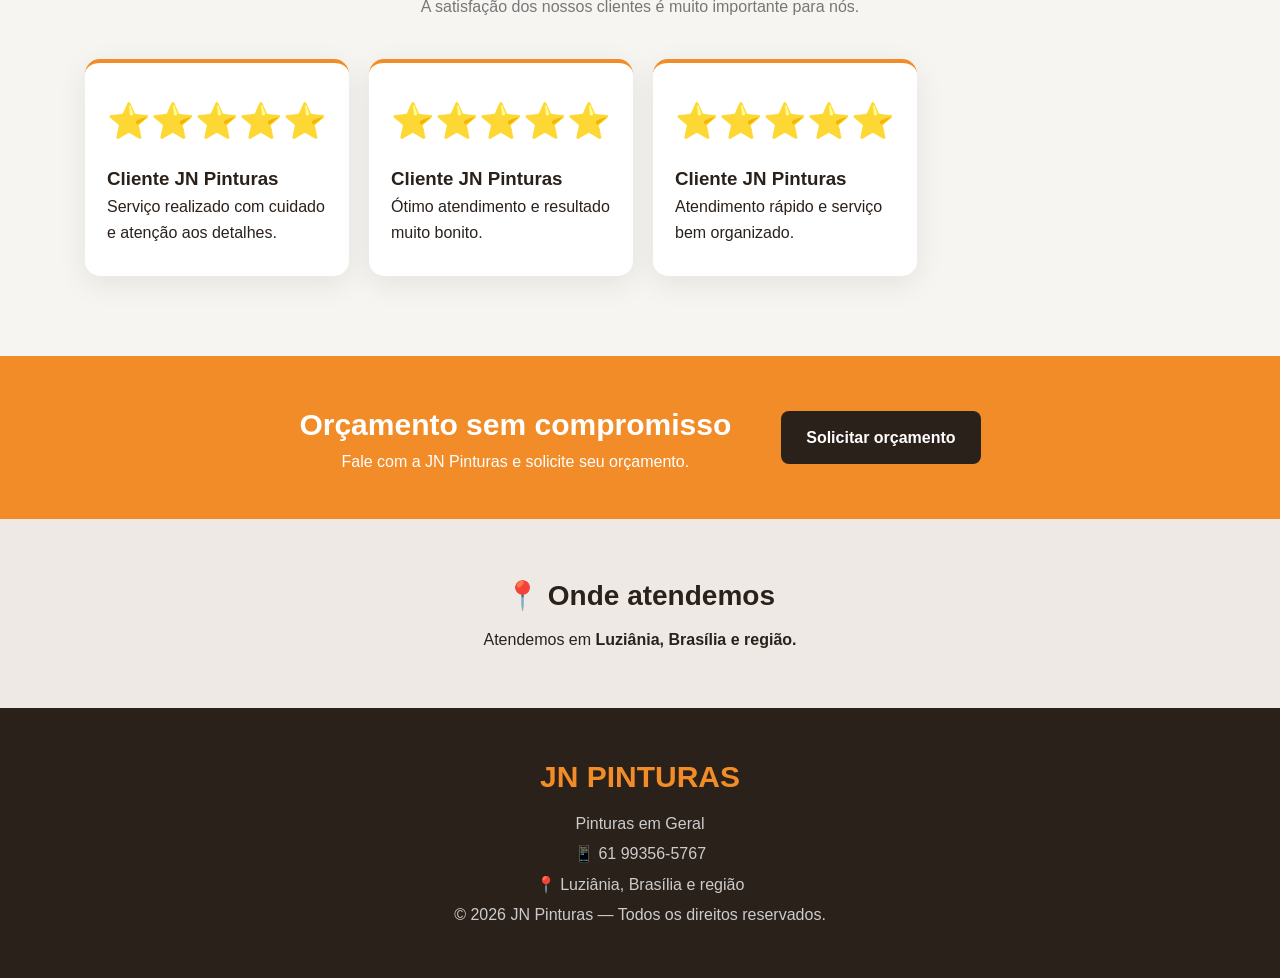
==== commit d0138109: "Update index.html" ====
--- a/index.html
+++ b/index.html
@@ -3,408 +3,433 @@
 <head>
 <meta charset="UTF-8">
 <meta name="viewport" content="width=device-width, initial-scale=1.0">
+
 <title>JN Pinturas | Pinturas em Geral</title>
 
 <style>
+
 *{
-  margin:0;
-  padding:0;
-  box-sizing:border-box;
+margin:0;
+padding:0;
+box-sizing:border-box;
 }
 
 html{
-  scroll-behavior:smooth;
+scroll-behavior:smooth;
 }
 
 body{
-  font-family:Arial,Helvetica,sans-serif;
-  background:#f7f5f2;
-  color:#2b211b;
-  line-height:1.6;
+font-family:Arial,Helvetica,sans-serif;
+background:#f7f5f2;
+color:#2b211b;
+line-height:1.6;
 }
 
 /* MENU */
+
 header{
-  background:#2b211b;
-  color:white;
-  position:sticky;
-  top:0;
-  z-index:1000;
-  box-shadow:0 3px 15px rgba(0,0,0,.2);
+background:#2b211b;
+color:white;
+position:sticky;
+top:0;
+z-index:1000;
+box-shadow:0 3px 15px rgba(0,0,0,.2);
 }
 
 .nav{
-  max-width:1150px;
-  margin:auto;
-  padding:18px 20px;
-  display:flex;
-  align-items:center;
-  justify-content:space-between;
-  gap:20px;
+max-width:1150px;
+margin:auto;
+padding:18px 20px;
+display:flex;
+align-items:center;
+justify-content:space-between;
+gap:20px;
 }
 
 .brand{
-  font-size:27px;
-  font-weight:bold;
-  color:#f28c28;
-  white-space:nowrap;
+font-size:27px;
+font-weight:bold;
+color:#f28c28;
+white-space:nowrap;
 }
 
 .brand span{
-  color:white;
+color:white;
 }
 
 nav{
-  display:flex;
-  gap:16px;
-  flex-wrap:wrap;
-  justify-content:center;
+display:flex;
+gap:16px;
+flex-wrap:wrap;
+justify-content:center;
 }
 
 nav a{
-  color:white;
-  text-decoration:none;
-  font-weight:bold;
-  font-size:14px;
+color:white;
+text-decoration:none;
+font-weight:bold;
+font-size:14px;
 }
 
 nav a:hover{
-  color:#f28c28;
-}
-
-.cta,.btn{
-  background:#f28c28;
-  color:white;
-  text-decoration:none;
-  padding:12px 20px;
-  border-radius:8px;
-  font-weight:bold;
-  display:inline-block;
+color:#f28c28;
+}
+
+.cta,
+.btn{
+background:#f28c28;
+color:white;
+text-decoration:none;
+padding:12px 20px;
+border-radius:8px;
+font-weight:bold;
+display:inline-block;
 }
 
 /* INÍCIO */
+
 .hero{
-  min-height:650px;
-  display:flex;
-  align-items:center;
-  background:linear-gradient(135deg,#2b211b,#4b3528,#f28c28);
-  color:white;
+min-height:650px;
+display:flex;
+align-items:center;
+background:linear-gradient(135deg,#2b211b,#4b3528,#f28c28);
+color:white;
 }
 
 .hero-inner{
-  max-width:1150px;
-  width:100%;
-  margin:auto;
-  padding:60px 20px;
-  text-align:center;
-}
-
-/* LOGO NO COMEÇO */
+max-width:1150px;
+width:100%;
+margin:auto;
+padding:60px 20px;
+text-align:center;
+}
+
+/* LOGO */
+
 .hero-logo{
-  width:180px;
-  max-width:70%;
-  border-radius:15px;
-  margin-bottom:30px;
-  background:white;
-  padding:8px;
-  box-shadow:0 10px 30px rgba(0,0,0,.3);
+width:auto;
+height:auto;
+max-width:320px;
+max-height:200px;
+object-fit:contain;
+display:block;
+margin:0 auto 30px;
+border-radius:15px;
+background:white;
+padding:10px;
+box-shadow:0 10px 30px rgba(0,0,0,.3);
 }
 
 .hero h1{
-  max-width:800px;
-  margin:0 auto 25px;
-  font-size:clamp(40px,6vw,70px);
-  line-height:1.05;
+max-width:800px;
+margin:0 auto 25px;
+font-size:clamp(40px,6vw,70px);
+line-height:1.05;
 }
 
 .hero h1 span{
-  color:#f28c28;
+color:#f28c28;
 }
 
 .hero p{
-  max-width:650px;
-  margin:0 auto 30px;
-  font-size:19px;
+max-width:650px;
+margin:0 auto 30px;
+font-size:19px;
 }
 
 /* SEÇÕES */
+
 .container{
-  max-width:1150px;
-  margin:auto;
-  padding:80px 20px;
+max-width:1150px;
+margin:auto;
+padding:80px 20px;
 }
 
 .title{
-  text-align:center;
-  font-size:38px;
-  margin-bottom:10px;
+text-align:center;
+font-size:38px;
+margin-bottom:10px;
 }
 
 .subtitle{
-  text-align:center;
-  color:#777;
-  margin-bottom:40px;
+text-align:center;
+color:#777;
+margin-bottom:40px;
 }
 
 /* SERVIÇOS */
+
 .grid{
-  display:grid;
-  grid-template-columns:repeat(4,1fr);
-  gap:20px;
+display:grid;
+grid-template-columns:repeat(4,1fr);
+gap:20px;
 }
 
 .card{
-  background:white;
-  padding:30px 22px;
-  border-radius:15px;
-  box-shadow:0 8px 30px rgba(0,0,0,.08);
-  border-top:4px solid #f28c28;
+background:white;
+padding:30px 22px;
+border-radius:15px;
+box-shadow:0 8px 30px rgba(0,0,0,.08);
+border-top:4px solid #f28c28;
 }
 
 .icon{
-  font-size:35px;
-  margin-bottom:15px;
+font-size:35px;
+margin-bottom:15px;
 }
 
 /* SOBRE */
+
 .band{
-  background:#2b211b;
-  color:white;
+background:#2b211b;
+color:white;
 }
 
 .band-grid{
-  max-width:1150px;
-  margin:auto;
-  padding:70px 20px;
-  display:grid;
-  grid-template-columns:2fr 1fr 1fr;
-  gap:40px;
-  align-items:center;
+max-width:1150px;
+margin:auto;
+padding:70px 20px;
+display:grid;
+grid-template-columns:2fr 1fr 1fr;
+gap:40px;
+align-items:center;
 }
 
 .band h2{
-  font-size:35px;
-  margin-bottom:15px;
+font-size:35px;
+margin-bottom:15px;
 }
 
 /* GALERIA */
+
 .projects{
-  display:grid;
-  grid-template-columns:repeat(2,1fr);
-  gap:25px;
+display:grid;
+grid-template-columns:repeat(2,1fr);
+gap:25px;
 }
 
 .project{
-  background:white;
-  border-radius:15px;
-  overflow:hidden;
-  box-shadow:0 8px 30px rgba(0,0,0,.1);
+background:white;
+border-radius:15px;
+overflow:hidden;
+box-shadow:0 8px 30px rgba(0,0,0,.1);
 }
 
 .project img{
-  width:100%;
-  height:300px;
-  object-fit:cover;
-  display:block;
+width:100%;
+height:300px;
+object-fit:cover;
+display:block;
 }
 
 .project-info{
-  padding:20px;
+padding:20px;
 }
 
 .project-info h3{
-  margin-bottom:8px;
+margin-bottom:8px;
 }
 
 /* DESTAQUE */
+
 .trust-section{
-  background:white;
+background:white;
 }
 
 .trust-grid{
-  max-width:1150px;
-  margin:auto;
-  padding:80px 20px;
-  display:grid;
-  grid-template-columns:1fr 1fr;
-  gap:60px;
-  align-items:center;
+max-width:1150px;
+margin:auto;
+padding:80px 20px;
+display:grid;
+grid-template-columns:1fr 1fr;
+gap:60px;
+align-items:center;
 }
 
 .trust-photo{
-  width:100%;
-  height:450px;
-  object-fit:cover;
-  border-radius:20px;
+width:100%;
+height:450px;
+object-fit:cover;
+border-radius:20px;
 }
 
 .trust-copy h2{
-  font-size:43px;
-  margin-bottom:15px;
+font-size:43px;
+margin-bottom:15px;
 }
 
 .trust-copy h2 span{
-  color:#f28c28;
+color:#f28c28;
 }
 
 .trust-point{
-  margin:18px 0;
+margin:18px 0;
 }
 
 .trust-point b,
 .trust-point small{
-  display:block;
+display:block;
 }
 
 .trust-point small{
-  color:#777;
+color:#777;
 }
 
 /* ORÇAMENTO */
+
 .quote-banner{
-  background:#f28c28;
-  color:white;
-  padding:45px 20px;
-  display:flex;
-  justify-content:center;
-  align-items:center;
-  gap:50px;
-  text-align:center;
+background:#f28c28;
+color:white;
+padding:45px 20px;
+display:flex;
+justify-content:center;
+align-items:center;
+gap:50px;
+text-align:center;
 }
 
 .quote-banner h3{
-  font-size:30px;
+font-size:30px;
 }
 
 .quote-btn{
-  background:#2b211b;
-  color:white;
-  padding:14px 25px;
-  border-radius:8px;
-  text-decoration:none;
-  font-weight:bold;
+background:#2b211b;
+color:white;
+padding:14px 25px;
+border-radius:8px;
+text-decoration:none;
+font-weight:bold;
 }
 
 /* LOCAL */
+
 .service-area{
-  text-align:center;
-  padding:55px 20px;
-  background:#eee9e4;
+text-align:center;
+padding:55px 20px;
+background:#eee9e4;
 }
 
 .service-area h3{
-  font-size:28px;
-  margin-bottom:8px;
+font-size:28px;
+margin-bottom:8px;
 }
 
 /* RODAPÉ */
+
 footer{
-  background:#2b211b;
-  color:white;
-  text-align:center;
-  padding:45px 20px;
+background:#2b211b;
+color:white;
+text-align:center;
+padding:45px 20px;
 }
 
 .footer-brand{
-  color:#f28c28;
-  font-size:30px;
-  font-weight:bold;
-  margin-bottom:10px;
+color:#f28c28;
+font-size:30px;
+font-weight:bold;
+margin-bottom:10px;
 }
 
 footer p{
-  color:#ccc;
-  margin:5px;
+color:#ccc;
+margin:5px;
 }
 
 /* WHATSAPP */
+
 .whatsapp-float{
-  position:fixed;
-  right:20px;
-  bottom:20px;
-  width:62px;
-  height:62px;
-  border-radius:50%;
-  background:#20b858;
-  display:flex;
-  align-items:center;
-  justify-content:center;
-  color:white;
-  text-decoration:none;
-  font-size:28px;
-  box-shadow:0 6px 20px rgba(0,0,0,.25);
-  z-index:9999;
+position:fixed;
+right:20px;
+bottom:20px;
+width:62px;
+height:62px;
+border-radius:50%;
+background:#20b858;
+display:flex;
+align-items:center;
+justify-content:center;
+color:white;
+text-decoration:none;
+font-size:28px;
+box-shadow:0 6px 20px rgba(0,0,0,.25);
+z-index:9999;
 }
 
 /* CELULAR */
+
 @media(max-width:900px){
 
-  .nav{
-    flex-direction:column;
-  }
-
-  nav{
-    gap:10px;
-  }
-
-  .grid{
-    grid-template-columns:repeat(2,1fr);
-  }
-
-  .band-grid,
-  .trust-grid{
-    grid-template-columns:1fr;
-  }
-
-  .projects{
-    grid-template-columns:1fr;
-  }
-
-  .quote-banner{
-    flex-direction:column;
-    gap:20px;
-  }
+.nav{
+flex-direction:column;
+}
+
+nav{
+gap:10px;
+}
+
+.grid{
+grid-template-columns:repeat(2,1fr);
+}
+
+.band-grid,
+.trust-grid{
+grid-template-columns:1fr;
+}
+
+.projects{
+grid-template-columns:1fr;
+}
+
+.quote-banner{
+flex-direction:column;
+gap:20px;
+}
+
 }
 
 @media(max-width:600px){
 
-  .brand{
-    font-size:24px;
-  }
-
-  nav a{
-    font-size:12px;
-  }
-
-  .hero-logo{
-    width:150px;
-  }
-
-  .hero h1{
-    font-size:42px;
-  }
-
-  .hero p{
-    font-size:16px;
-  }
-
-  .grid{
-    grid-template-columns:1fr;
-  }
-
-  .title{
-    font-size:31px;
-  }
-
-  .trust-copy h2{
-    font-size:34px;
-  }
-
-  .trust-photo{
-    height:280px;
-  }
-}
+.brand{
+font-size:24px;
+}
+
+nav a{
+font-size:12px;
+}
+
+.hero-logo{
+max-width:260px;
+max-height:170px;
+}
+
+.hero h1{
+font-size:42px;
+}
+
+.hero p{
+font-size:16px;
+}
+
+.grid{
+grid-template-columns:1fr;
+}
+
+.title{
+font-size:31px;
+}
+
+.trust-copy h2{
+font-size:34px;
+}
+
+.trust-photo{
+height:280px;
+}
+
+}
+
 </style>
+
 </head>
 
 <body>
@@ -475,7 +500,9 @@
 
 <div class="container">
 
-<h2 class="title">Nossos serviços</h2>
+<h2 class="title">
+Nossos serviços
+</h2>
 
 <p class="subtitle">
 Soluções de pintura para renovar e valorizar seu imóvel.
@@ -556,7 +583,7 @@
 
 </section>
 
-<!-- GALERIA -->
+<!-- SERVIÇOS REALIZADOS -->
 
 <section id="galeria">
 
@@ -590,11 +617,12 @@
 
 </article>
 
+
 <article class="project">
 
 <img
 src="WhatsApp Image 2026-09-07 at 15.14.30.jpeg"
-alt="Serviço realizado pela JN Pinturas">
+alt="Outro serviço realizado pela JN Pinturas">
 
 <div class="project-info">
 
@@ -782,21 +810,13 @@
 JN PINTURAS
 </div>
 
-<p>
-Pinturas em Geral
-</p>
-
-<p>
-📱 61 99356-5767
-</p>
-
-<p>
-📍 Luziânia, Brasília e região
-</p>
-
-<p>
-© 2026 JN Pinturas — Todos os direitos reservados.
-</p>
+<p>Pinturas em Geral</p>
+
+<p>📱 61 99356-5767</p>
+
+<p>📍 Luziânia, Brasília e região</p>
+
+<p>© 2026 JN Pinturas — Todos os direitos reservados.</p>
 
 </footer>
 
@@ -805,7 +825,9 @@
 href="https://wa.me/5561993565767?text=Olá%2C%20vim%20pelo%20site%20da%20JN%20Pinturas%20e%20gostaria%20de%20solicitar%20um%20orçamento."
 target="_blank"
 aria-label="Falar com a JN Pinturas no WhatsApp">
+
 💬
+
 </a>
 
 </body>
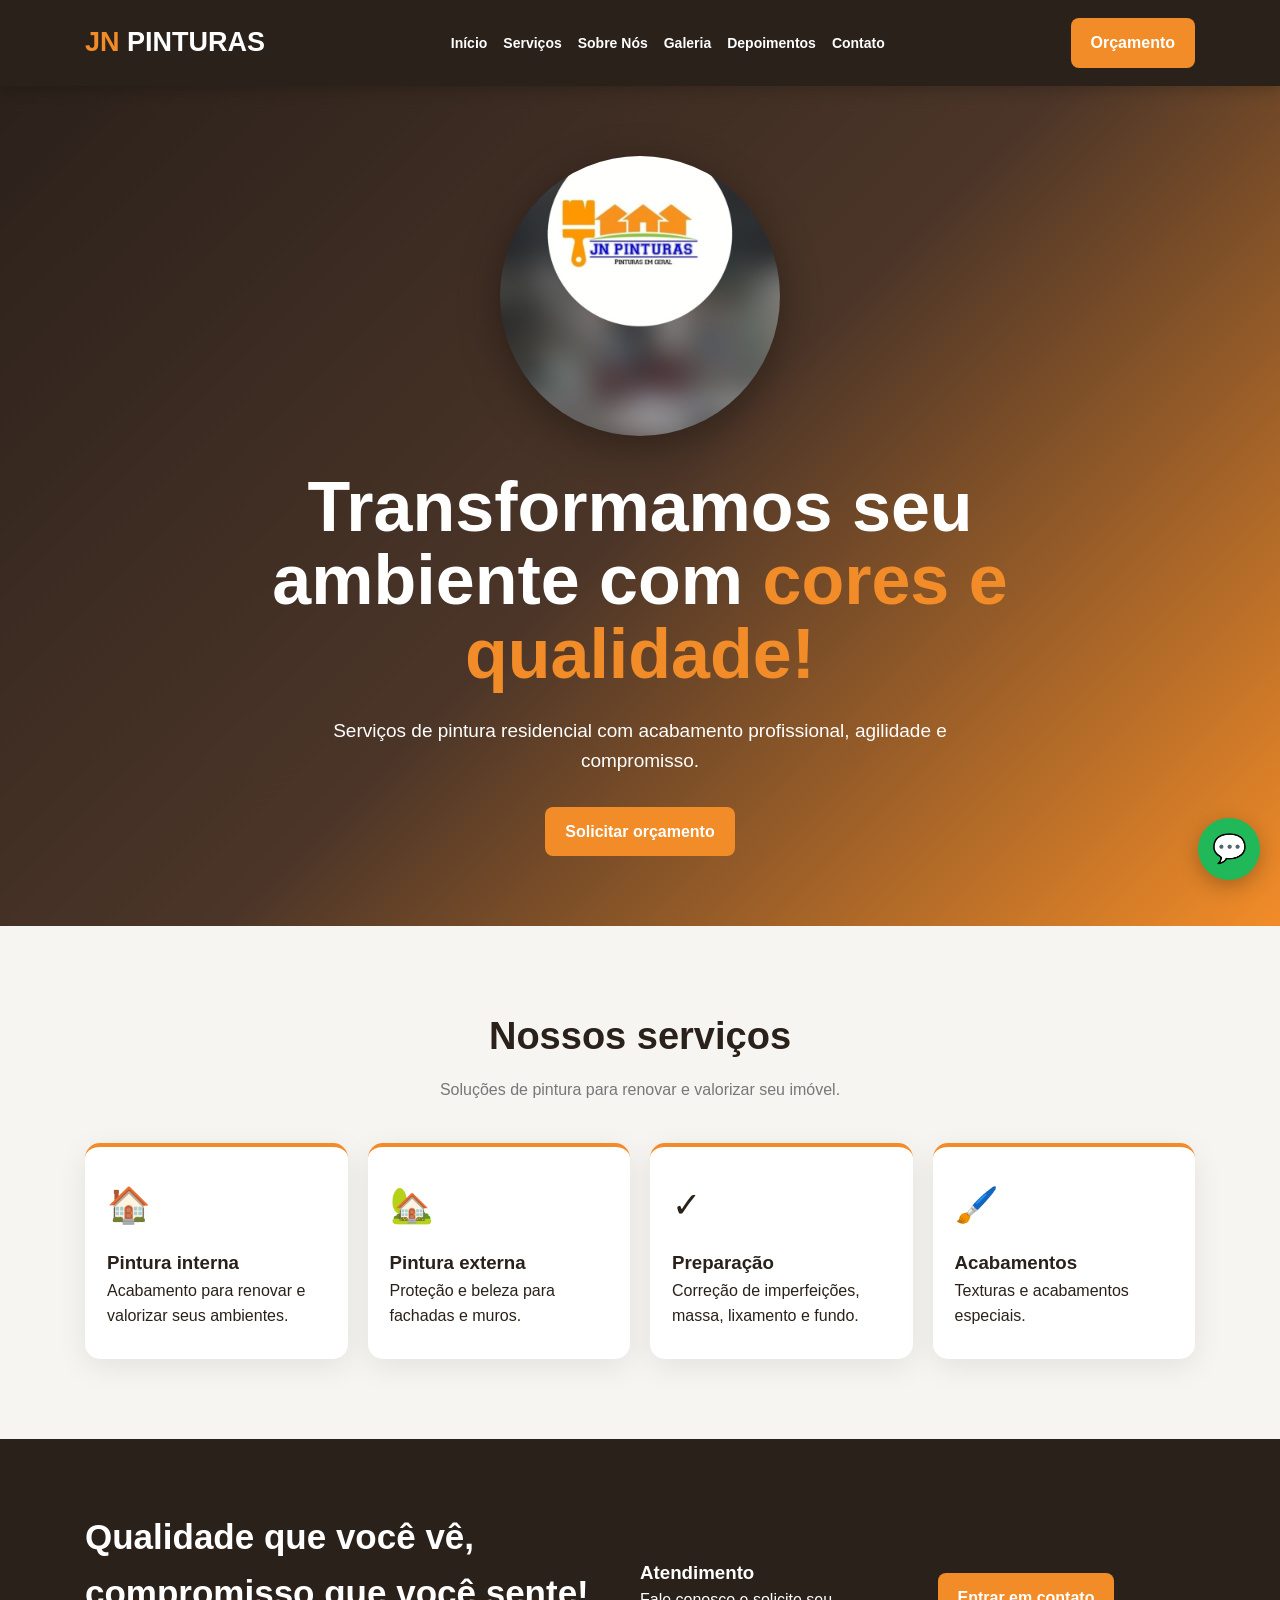
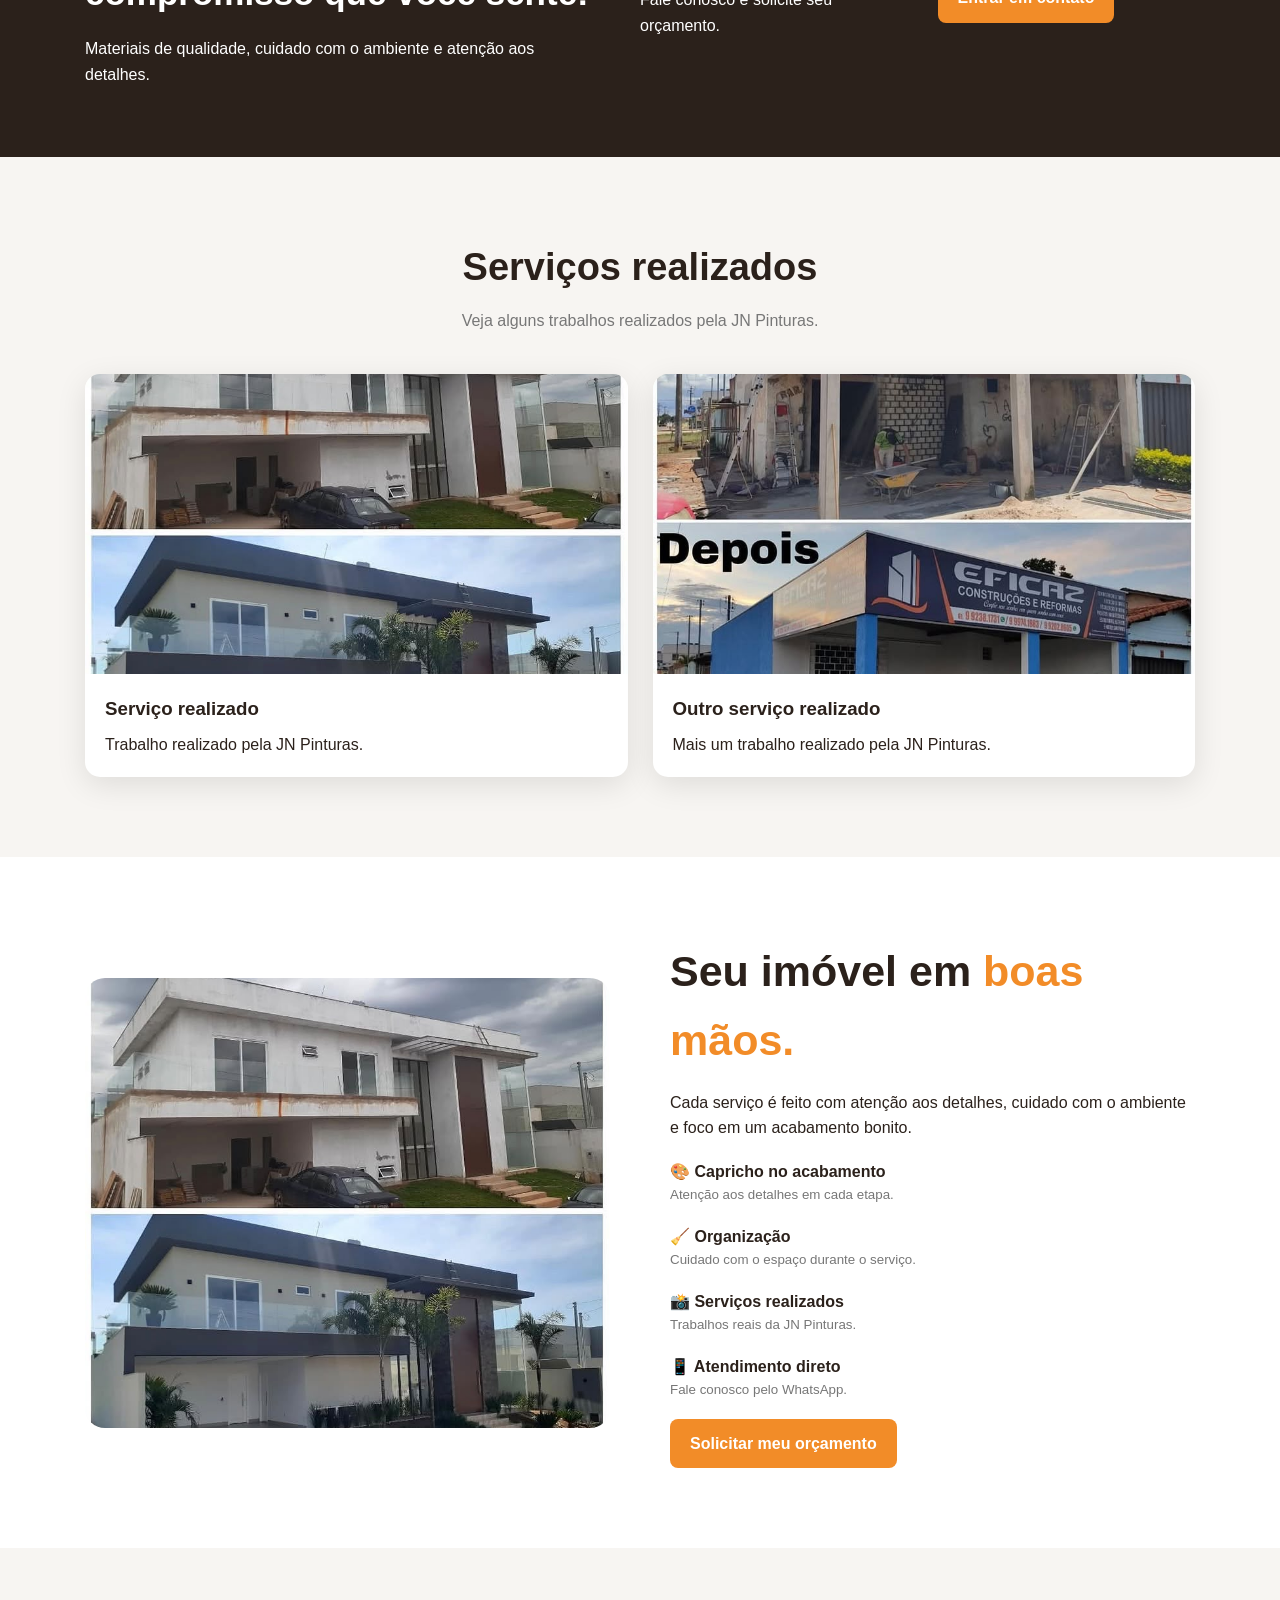
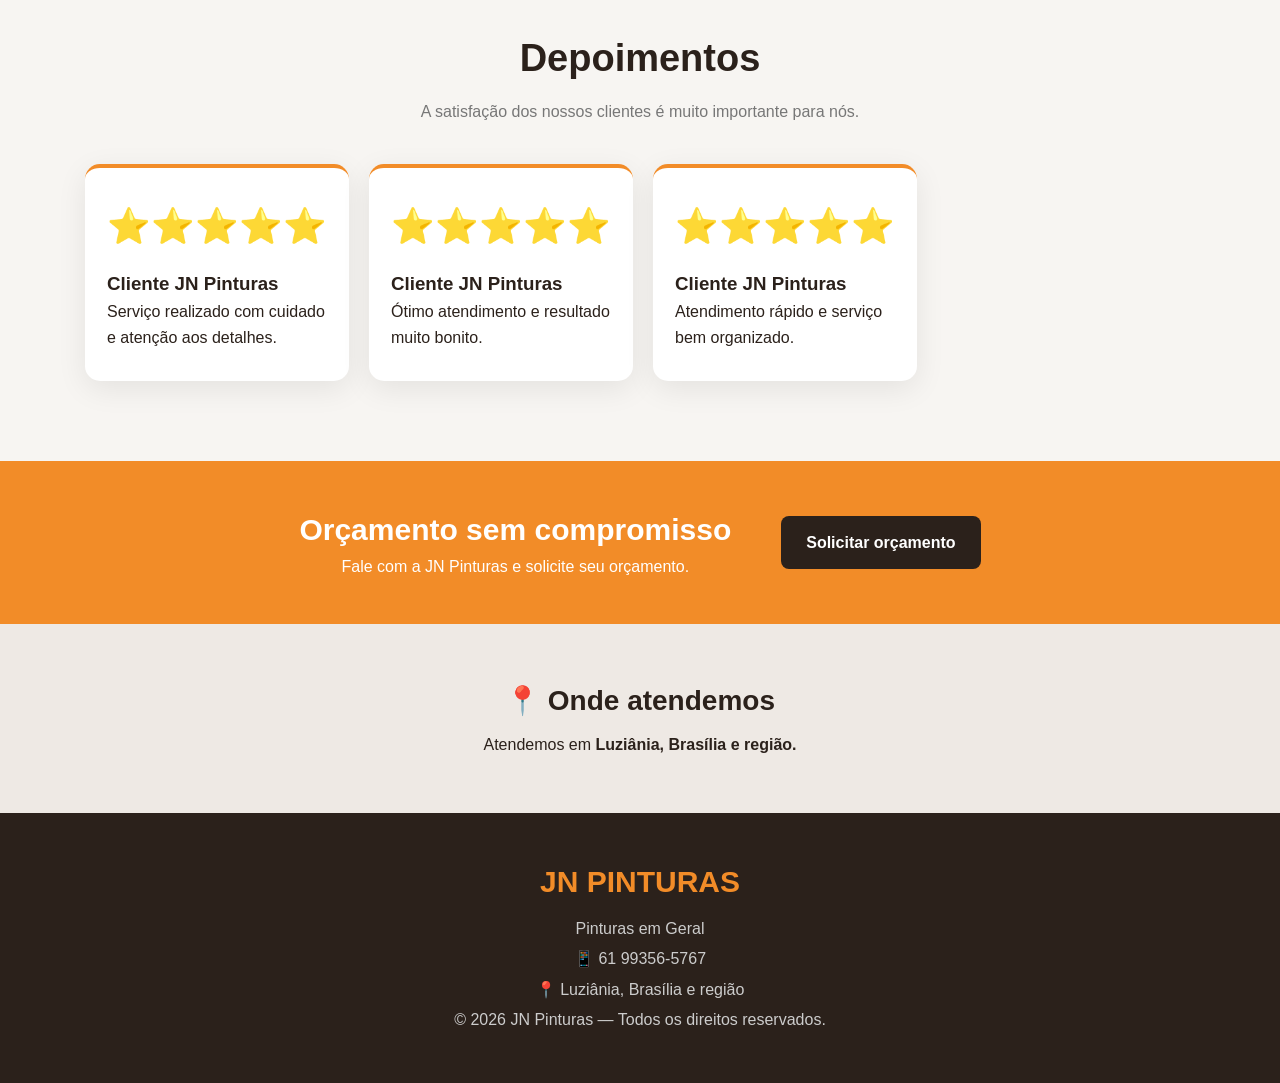
==== commit 918e1e5a: "Update index.html" ====
--- a/index.html
+++ b/index.html
@@ -9,422 +9,451 @@
 <style>
 
 *{
-margin:0;
-padding:0;
-box-sizing:border-box;
+  margin:0;
+  padding:0;
+  box-sizing:border-box;
 }
 
 html{
-scroll-behavior:smooth;
+  scroll-behavior:smooth;
 }
 
 body{
-font-family:Arial,Helvetica,sans-serif;
-background:#f7f5f2;
-color:#2b211b;
-line-height:1.6;
-}
-
-/* MENU */
+  font-family:Arial,Helvetica,sans-serif;
+  background:#f7f5f2;
+  color:#2b211b;
+  line-height:1.6;
+}
+
+/* =========================
+   MENU
+========================= */
 
 header{
-background:#2b211b;
-color:white;
-position:sticky;
-top:0;
-z-index:1000;
-box-shadow:0 3px 15px rgba(0,0,0,.2);
+  background:#2b211b;
+  color:white;
+  position:sticky;
+  top:0;
+  z-index:1000;
+  box-shadow:0 3px 15px rgba(0,0,0,.2);
 }
 
 .nav{
-max-width:1150px;
-margin:auto;
-padding:18px 20px;
-display:flex;
-align-items:center;
-justify-content:space-between;
-gap:20px;
+  max-width:1150px;
+  margin:auto;
+  padding:18px 20px;
+  display:flex;
+  align-items:center;
+  justify-content:space-between;
+  gap:20px;
 }
 
 .brand{
-font-size:27px;
-font-weight:bold;
-color:#f28c28;
-white-space:nowrap;
+  font-size:27px;
+  font-weight:bold;
+  color:#f28c28;
+  white-space:nowrap;
 }
 
 .brand span{
-color:white;
+  color:white;
 }
 
 nav{
-display:flex;
-gap:16px;
-flex-wrap:wrap;
-justify-content:center;
+  display:flex;
+  gap:16px;
+  flex-wrap:wrap;
+  justify-content:center;
 }
 
 nav a{
-color:white;
-text-decoration:none;
-font-weight:bold;
-font-size:14px;
+  color:white;
+  text-decoration:none;
+  font-weight:bold;
+  font-size:14px;
 }
 
 nav a:hover{
-color:#f28c28;
+  color:#f28c28;
 }
 
 .cta,
 .btn{
-background:#f28c28;
-color:white;
-text-decoration:none;
-padding:12px 20px;
-border-radius:8px;
-font-weight:bold;
-display:inline-block;
-}
-
-/* INÍCIO */
+  background:#f28c28;
+  color:white;
+  text-decoration:none;
+  padding:12px 20px;
+  border-radius:8px;
+  font-weight:bold;
+  display:inline-block;
+}
+
+/* =========================
+   INÍCIO
+========================= */
 
 .hero{
-min-height:650px;
-display:flex;
-align-items:center;
-background:linear-gradient(135deg,#2b211b,#4b3528,#f28c28);
-color:white;
+  min-height:680px;
+  display:flex;
+  align-items:center;
+  background:linear-gradient(135deg,#2b211b,#4b3528,#f28c28);
+  color:white;
 }
 
 .hero-inner{
-max-width:1150px;
-width:100%;
-margin:auto;
-padding:60px 20px;
-text-align:center;
-}
-
-/* LOGO */
+  max-width:1150px;
+  width:100%;
+  margin:auto;
+  padding:70px 20px;
+  text-align:center;
+}
+
+/* LOGO REDONDA - SEM CORTAR */
+
+.logo-container{
+  width:280px;
+  height:280px;
+  margin:0 auto 35px;
+  display:flex;
+  align-items:center;
+  justify-content:center;
+}
 
 .hero-logo{
-width:auto;
-height:auto;
-max-width:320px;
-max-height:200px;
-object-fit:contain;
-display:block;
-margin:0 auto 30px;
-border-radius:15px;
-background:white;
-padding:10px;
-box-shadow:0 10px 30px rgba(0,0,0,.3);
+  width:100%;
+  height:100%;
+  object-fit:contain;
+  display:block;
+  border-radius:50%;
+  filter:drop-shadow(0 10px 20px rgba(0,0,0,.35));
 }
 
 .hero h1{
-max-width:800px;
-margin:0 auto 25px;
-font-size:clamp(40px,6vw,70px);
-line-height:1.05;
+  max-width:850px;
+  margin:0 auto 25px;
+  font-size:clamp(40px,6vw,70px);
+  line-height:1.05;
 }
 
 .hero h1 span{
-color:#f28c28;
+  color:#f28c28;
 }
 
 .hero p{
-max-width:650px;
-margin:0 auto 30px;
-font-size:19px;
-}
-
-/* SEÇÕES */
+  max-width:650px;
+  margin:0 auto 30px;
+  font-size:19px;
+}
+
+/* =========================
+   SEÇÕES
+========================= */
 
 .container{
-max-width:1150px;
-margin:auto;
-padding:80px 20px;
+  max-width:1150px;
+  margin:auto;
+  padding:80px 20px;
 }
 
 .title{
-text-align:center;
-font-size:38px;
-margin-bottom:10px;
+  text-align:center;
+  font-size:38px;
+  margin-bottom:10px;
 }
 
 .subtitle{
-text-align:center;
-color:#777;
-margin-bottom:40px;
-}
-
-/* SERVIÇOS */
+  text-align:center;
+  color:#777;
+  margin-bottom:40px;
+}
+
+/* =========================
+   SERVIÇOS
+========================= */
 
 .grid{
-display:grid;
-grid-template-columns:repeat(4,1fr);
-gap:20px;
+  display:grid;
+  grid-template-columns:repeat(4,1fr);
+  gap:20px;
 }
 
 .card{
-background:white;
-padding:30px 22px;
-border-radius:15px;
-box-shadow:0 8px 30px rgba(0,0,0,.08);
-border-top:4px solid #f28c28;
+  background:white;
+  padding:30px 22px;
+  border-radius:15px;
+  box-shadow:0 8px 30px rgba(0,0,0,.08);
+  border-top:4px solid #f28c28;
 }
 
 .icon{
-font-size:35px;
-margin-bottom:15px;
-}
-
-/* SOBRE */
+  font-size:35px;
+  margin-bottom:15px;
+}
+
+/* =========================
+   SOBRE
+========================= */
 
 .band{
-background:#2b211b;
-color:white;
+  background:#2b211b;
+  color:white;
 }
 
 .band-grid{
-max-width:1150px;
-margin:auto;
-padding:70px 20px;
-display:grid;
-grid-template-columns:2fr 1fr 1fr;
-gap:40px;
-align-items:center;
+  max-width:1150px;
+  margin:auto;
+  padding:70px 20px;
+  display:grid;
+  grid-template-columns:2fr 1fr 1fr;
+  gap:40px;
+  align-items:center;
 }
 
 .band h2{
-font-size:35px;
-margin-bottom:15px;
-}
-
-/* GALERIA */
+  font-size:35px;
+  margin-bottom:15px;
+}
+
+/* =========================
+   GALERIA
+========================= */
 
 .projects{
-display:grid;
-grid-template-columns:repeat(2,1fr);
-gap:25px;
+  display:grid;
+  grid-template-columns:repeat(2,1fr);
+  gap:25px;
 }
 
 .project{
-background:white;
-border-radius:15px;
-overflow:hidden;
-box-shadow:0 8px 30px rgba(0,0,0,.1);
+  background:white;
+  border-radius:15px;
+  overflow:hidden;
+  box-shadow:0 8px 30px rgba(0,0,0,.1);
 }
 
 .project img{
-width:100%;
-height:300px;
-object-fit:cover;
-display:block;
+  width:100%;
+  height:300px;
+  object-fit:cover;
+  display:block;
 }
 
 .project-info{
-padding:20px;
+  padding:20px;
 }
 
 .project-info h3{
-margin-bottom:8px;
-}
-
-/* DESTAQUE */
+  margin-bottom:8px;
+}
+
+/* =========================
+   SEU IMÓVEL
+========================= */
 
 .trust-section{
-background:white;
+  background:white;
 }
 
 .trust-grid{
-max-width:1150px;
-margin:auto;
-padding:80px 20px;
-display:grid;
-grid-template-columns:1fr 1fr;
-gap:60px;
-align-items:center;
+  max-width:1150px;
+  margin:auto;
+  padding:80px 20px;
+  display:grid;
+  grid-template-columns:1fr 1fr;
+  gap:60px;
+  align-items:center;
 }
 
 .trust-photo{
-width:100%;
-height:450px;
-object-fit:cover;
-border-radius:20px;
+  width:100%;
+  height:450px;
+  object-fit:cover;
+  border-radius:20px;
 }
 
 .trust-copy h2{
-font-size:43px;
-margin-bottom:15px;
+  font-size:43px;
+  margin-bottom:15px;
 }
 
 .trust-copy h2 span{
-color:#f28c28;
+  color:#f28c28;
 }
 
 .trust-point{
-margin:18px 0;
+  margin:18px 0;
 }
 
 .trust-point b,
 .trust-point small{
-display:block;
+  display:block;
 }
 
 .trust-point small{
-color:#777;
-}
-
-/* ORÇAMENTO */
+  color:#777;
+}
+
+/* =========================
+   ORÇAMENTO
+========================= */
 
 .quote-banner{
-background:#f28c28;
-color:white;
-padding:45px 20px;
-display:flex;
-justify-content:center;
-align-items:center;
-gap:50px;
-text-align:center;
+  background:#f28c28;
+  color:white;
+  padding:45px 20px;
+  display:flex;
+  justify-content:center;
+  align-items:center;
+  gap:50px;
+  text-align:center;
 }
 
 .quote-banner h3{
-font-size:30px;
+  font-size:30px;
 }
 
 .quote-btn{
-background:#2b211b;
-color:white;
-padding:14px 25px;
-border-radius:8px;
-text-decoration:none;
-font-weight:bold;
-}
-
-/* LOCAL */
+  background:#2b211b;
+  color:white;
+  padding:14px 25px;
+  border-radius:8px;
+  text-decoration:none;
+  font-weight:bold;
+}
+
+/* =========================
+   LOCAL
+========================= */
 
 .service-area{
-text-align:center;
-padding:55px 20px;
-background:#eee9e4;
+  text-align:center;
+  padding:55px 20px;
+  background:#eee9e4;
 }
 
 .service-area h3{
-font-size:28px;
-margin-bottom:8px;
-}
-
-/* RODAPÉ */
+  font-size:28px;
+  margin-bottom:8px;
+}
+
+/* =========================
+   RODAPÉ
+========================= */
 
 footer{
-background:#2b211b;
-color:white;
-text-align:center;
-padding:45px 20px;
+  background:#2b211b;
+  color:white;
+  text-align:center;
+  padding:45px 20px;
 }
 
 .footer-brand{
-color:#f28c28;
-font-size:30px;
-font-weight:bold;
-margin-bottom:10px;
+  color:#f28c28;
+  font-size:30px;
+  font-weight:bold;
+  margin-bottom:10px;
 }
 
 footer p{
-color:#ccc;
-margin:5px;
-}
-
-/* WHATSAPP */
+  color:#ccc;
+  margin:5px;
+}
+
+/* =========================
+   WHATSAPP
+========================= */
 
 .whatsapp-float{
-position:fixed;
-right:20px;
-bottom:20px;
-width:62px;
-height:62px;
-border-radius:50%;
-background:#20b858;
-display:flex;
-align-items:center;
-justify-content:center;
-color:white;
-text-decoration:none;
-font-size:28px;
-box-shadow:0 6px 20px rgba(0,0,0,.25);
-z-index:9999;
-}
-
-/* CELULAR */
+  position:fixed;
+  right:20px;
+  bottom:20px;
+  width:62px;
+  height:62px;
+  border-radius:50%;
+  background:#20b858;
+  display:flex;
+  align-items:center;
+  justify-content:center;
+  color:white;
+  text-decoration:none;
+  font-size:28px;
+  box-shadow:0 6px 20px rgba(0,0,0,.25);
+  z-index:9999;
+}
+
+/* =========================
+   CELULAR
+========================= */
 
 @media(max-width:900px){
 
-.nav{
-flex-direction:column;
-}
-
-nav{
-gap:10px;
-}
-
-.grid{
-grid-template-columns:repeat(2,1fr);
-}
-
-.band-grid,
-.trust-grid{
-grid-template-columns:1fr;
-}
-
-.projects{
-grid-template-columns:1fr;
-}
-
-.quote-banner{
-flex-direction:column;
-gap:20px;
-}
+  .nav{
+    flex-direction:column;
+  }
+
+  nav{
+    gap:10px;
+  }
+
+  .grid{
+    grid-template-columns:repeat(2,1fr);
+  }
+
+  .band-grid,
+  .trust-grid{
+    grid-template-columns:1fr;
+  }
+
+  .projects{
+    grid-template-columns:1fr;
+  }
+
+  .quote-banner{
+    flex-direction:column;
+    gap:20px;
+  }
 
 }
 
 @media(max-width:600px){
 
-.brand{
-font-size:24px;
-}
-
-nav a{
-font-size:12px;
-}
-
-.hero-logo{
-max-width:260px;
-max-height:170px;
-}
-
-.hero h1{
-font-size:42px;
-}
-
-.hero p{
-font-size:16px;
-}
-
-.grid{
-grid-template-columns:1fr;
-}
-
-.title{
-font-size:31px;
-}
-
-.trust-copy h2{
-font-size:34px;
-}
-
-.trust-photo{
-height:280px;
-}
+  .brand{
+    font-size:24px;
+  }
+
+  nav a{
+    font-size:12px;
+  }
+
+  .logo-container{
+    width:220px;
+    height:220px;
+    margin-bottom:30px;
+  }
+
+  .hero h1{
+    font-size:42px;
+  }
+
+  .hero p{
+    font-size:16px;
+  }
+
+  .grid{
+    grid-template-columns:1fr;
+  }
+
+  .title{
+    font-size:31px;
+  }
+
+  .trust-copy h2{
+    font-size:34px;
+  }
+
+  .trust-photo{
+    height:280px;
+  }
 
 }
 
@@ -433,6 +462,10 @@
 </head>
 
 <body>
+
+<!-- =========================
+     MENU
+========================= -->
 
 <header>
 
@@ -454,26 +487,35 @@
 <a class="cta"
 href="https://wa.me/5561993565767?text=Olá%2C%20vim%20pelo%20site%20da%20JN%20Pinturas%20e%20gostaria%20de%20solicitar%20um%20orçamento."
 target="_blank">
+
 Orçamento
+
 </a>
 
 </div>
 
 </header>
 
+
 <main>
 
-<!-- INÍCIO -->
+<!-- =========================
+     INÍCIO
+========================= -->
 
 <section class="hero" id="inicio">
 
 <div class="hero-inner">
+
+<div class="logo-container">
 
 <img
 class="hero-logo"
 src="logo.jpg"
 alt="Logo JN Pinturas">
 
+</div>
+
 <h1>
 Transformamos seu ambiente com
 <span>cores e qualidade!</span>
@@ -487,14 +529,19 @@
 <a class="btn"
 href="https://wa.me/5561993565767?text=Olá%2C%20vim%20pelo%20site%20da%20JN%20Pinturas%20e%20gostaria%20de%20solicitar%20um%20orçamento."
 target="_blank">
+
 Solicitar orçamento
+
 </a>
 
 </div>
 
 </section>
 
-<!-- SERVIÇOS -->
+
+<!-- =========================
+     SERVIÇOS
+========================= -->
 
 <section id="servicos">
 
@@ -540,7 +587,10 @@
 
 </section>
 
-<!-- SOBRE -->
+
+<!-- =========================
+     SOBRE
+========================= -->
 
 <section class="band" id="sobre">
 
@@ -561,7 +611,9 @@
 
 <div>
 
-<h3>Atendimento</h3>
+<h3>
+Atendimento
+</h3>
 
 <p>
 Fale conosco e solicite seu orçamento.
@@ -574,7 +626,9 @@
 <a class="cta"
 href="https://wa.me/5561993565767?text=Olá%2C%20vim%20pelo%20site%20da%20JN%20Pinturas%20e%20gostaria%20de%20solicitar%20um%20orçamento."
 target="_blank">
+
 Entrar em contato
+
 </a>
 
 </div>
@@ -583,7 +637,10 @@
 
 </section>
 
-<!-- SERVIÇOS REALIZADOS -->
+
+<!-- =========================
+     SERVIÇOS REALIZADOS
+========================= -->
 
 <section id="galeria">
 
@@ -599,6 +656,9 @@
 
 <div class="projects">
 
+
+<!-- FOTO 1 -->
+
 <article class="project">
 
 <img
@@ -607,7 +667,9 @@
 
 <div class="project-info">
 
-<h3>Serviço realizado</h3>
+<h3>
+Serviço realizado
+</h3>
 
 <p>
 Trabalho realizado pela JN Pinturas.
@@ -617,6 +679,8 @@
 
 </article>
 
+
+<!-- FOTO 2 -->
 
 <article class="project">
 
@@ -626,7 +690,9 @@
 
 <div class="project-info">
 
-<h3>Outro serviço realizado</h3>
+<h3>
+Outro serviço realizado
+</h3>
 
 <p>
 Mais um trabalho realizado pela JN Pinturas.
@@ -636,13 +702,17 @@
 
 </article>
 
+
 </div>
 
 </div>
 
 </section>
 
-<!-- SEU IMÓVEL EM BOAS MÃOS -->
+
+<!-- =========================
+     SEU IMÓVEL EM BOAS MÃOS
+========================= -->
 
 <section class="trust-section">
 
@@ -687,7 +757,9 @@
 <a class="cta"
 href="https://wa.me/5561993565767?text=Olá%2C%20vim%20pelo%20site%20da%20JN%20Pinturas%20e%20gostaria%20de%20solicitar%20um%20orçamento."
 target="_blank">
+
 Solicitar meu orçamento
+
 </a>
 
 </div>
@@ -696,7 +768,10 @@
 
 </section>
 
-<!-- DEPOIMENTOS -->
+
+<!-- =========================
+     DEPOIMENTOS
+========================= -->
 
 <section id="depoimentos">
 
@@ -728,6 +803,7 @@
 
 </div>
 
+
 <div class="card">
 
 <div class="icon">
@@ -744,6 +820,7 @@
 
 </div>
 
+
 <div class="card">
 
 <div class="icon">
@@ -766,7 +843,10 @@
 
 </section>
 
-<!-- CONTATO -->
+
+<!-- =========================
+     CONTATO
+========================= -->
 
 <section class="quote-banner" id="contato">
 
@@ -785,10 +865,15 @@
 <a class="quote-btn"
 href="https://wa.me/5561993565767?text=Olá%2C%20vim%20pelo%20site%20da%20JN%20Pinturas%20e%20gostaria%20de%20solicitar%20um%20orçamento."
 target="_blank">
+
 Solicitar orçamento
+
 </a>
 
 </section>
+
+
+<!-- LOCAL -->
 
 <section class="service-area">
 
@@ -804,21 +889,37 @@
 
 </main>
 
+
+<!-- =========================
+     RODAPÉ
+========================= -->
+
 <footer>
 
 <div class="footer-brand">
 JN PINTURAS
 </div>
 
-<p>Pinturas em Geral</p>
-
-<p>📱 61 99356-5767</p>
-
-<p>📍 Luziânia, Brasília e região</p>
-
-<p>© 2026 JN Pinturas — Todos os direitos reservados.</p>
+<p>
+Pinturas em Geral
+</p>
+
+<p>
+📱 61 99356-5767
+</p>
+
+<p>
+📍 Luziânia, Brasília e região
+</p>
+
+<p>
+© 2026 JN Pinturas — Todos os direitos reservados.
+</p>
 
 </footer>
+
+
+<!-- WHATSAPP -->
 
 <a
 class="whatsapp-float"
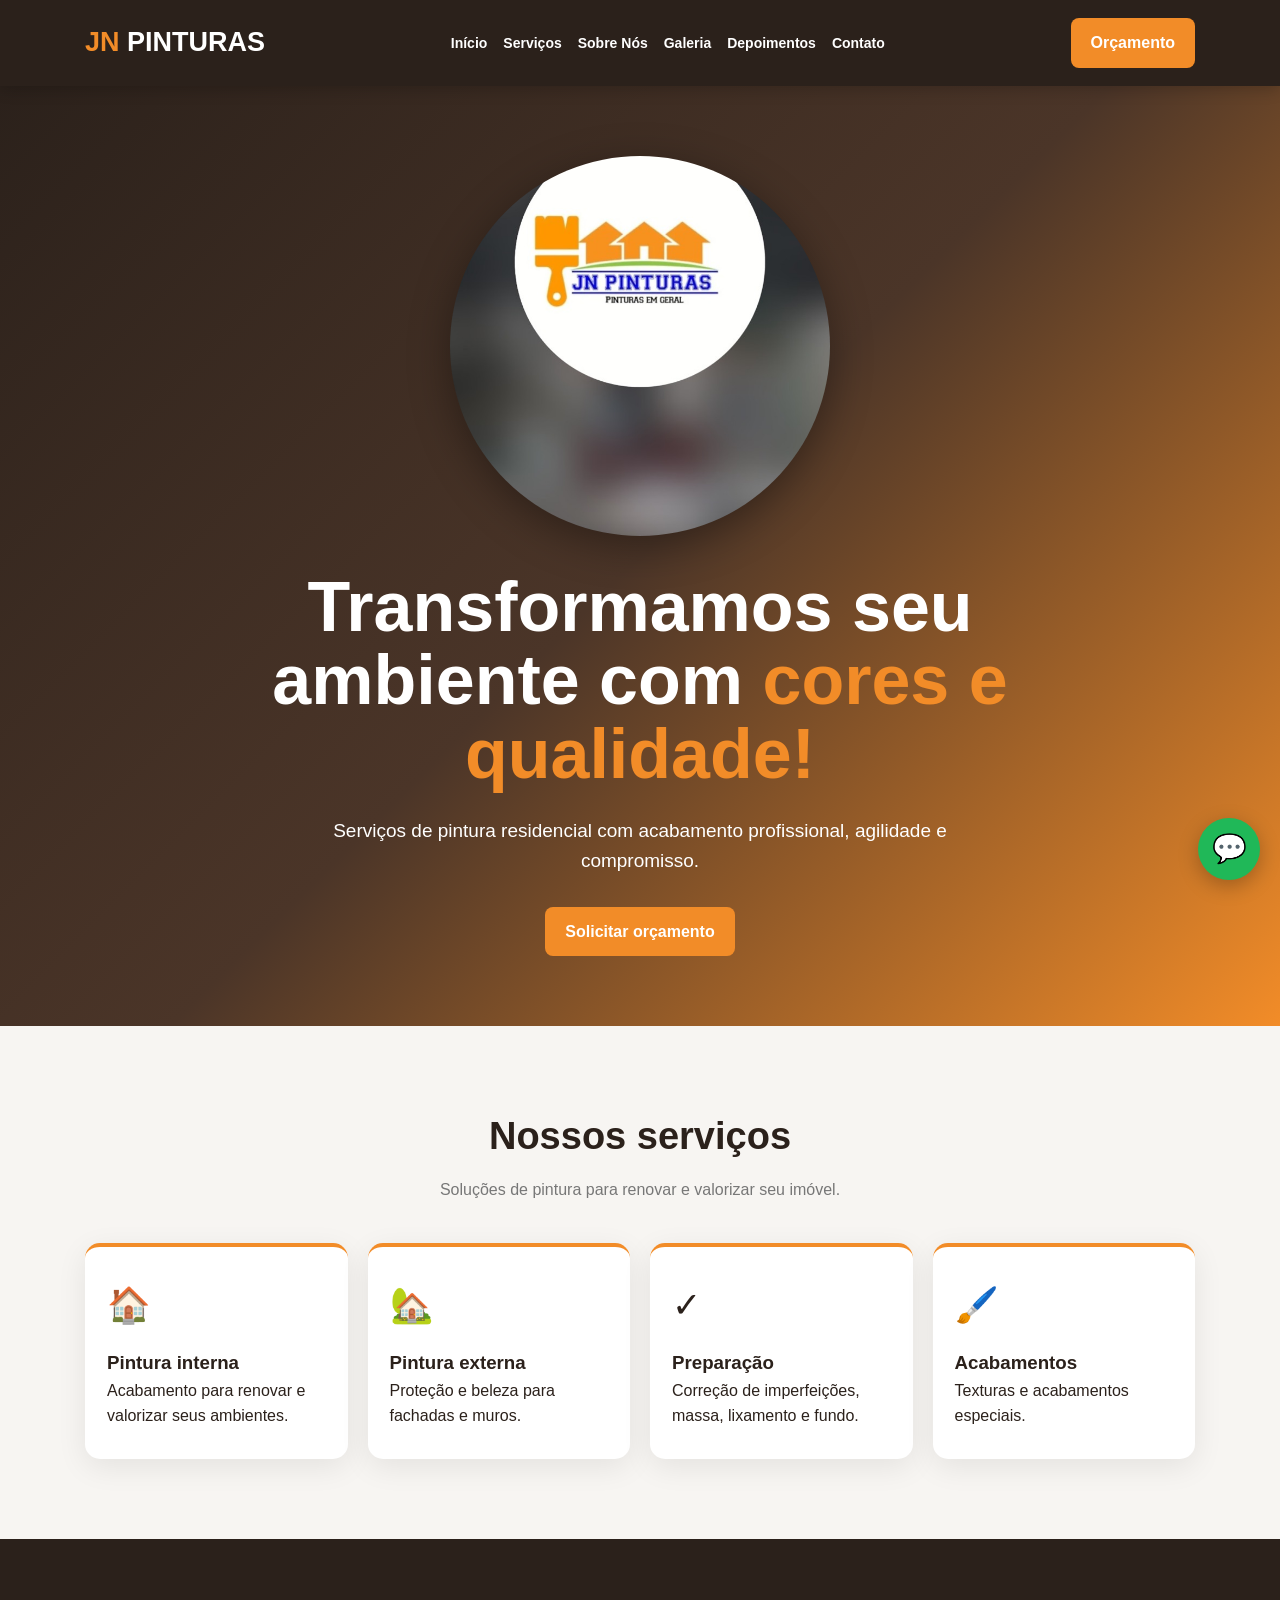
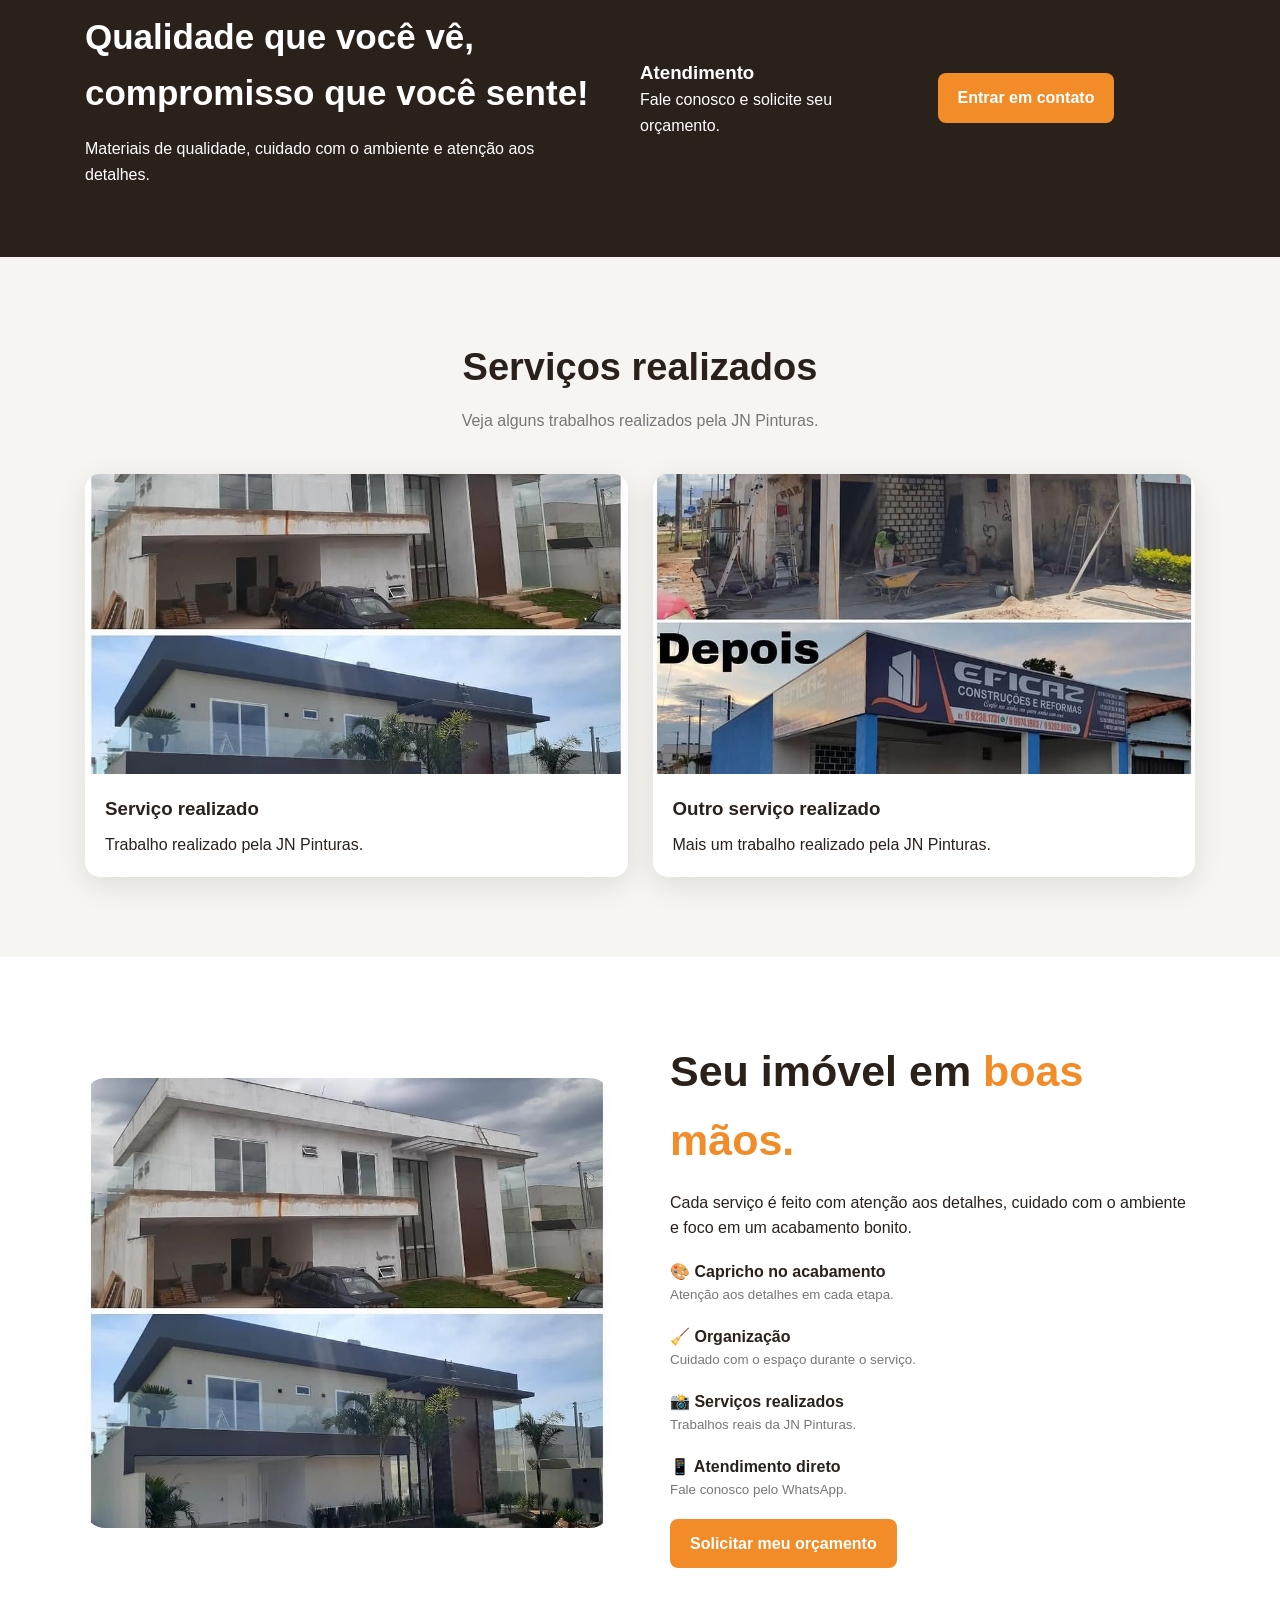
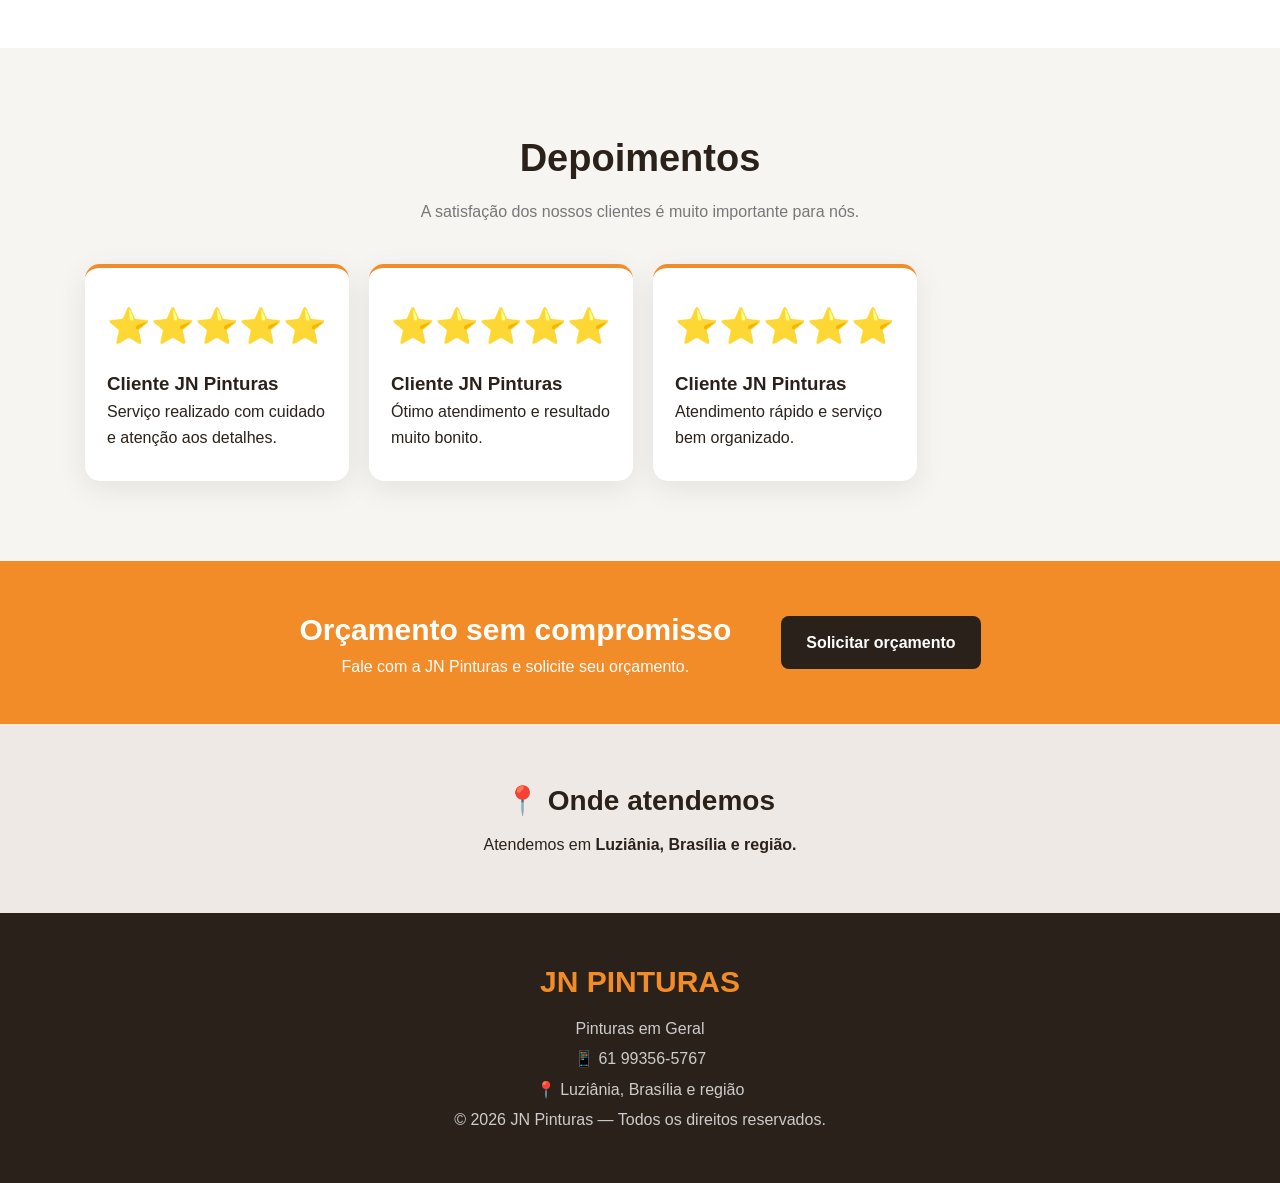
==== commit ae2a713d: "Update index.html" ====
--- a/index.html
+++ b/index.html
@@ -111,8 +111,8 @@
 /* LOGO REDONDA - SEM CORTAR */
 
 .logo-container{
-  width:280px;
-  height:280px;
+  width:380px;
+  height:380px;
   margin:0 auto 35px;
   display:flex;
   align-items:center;
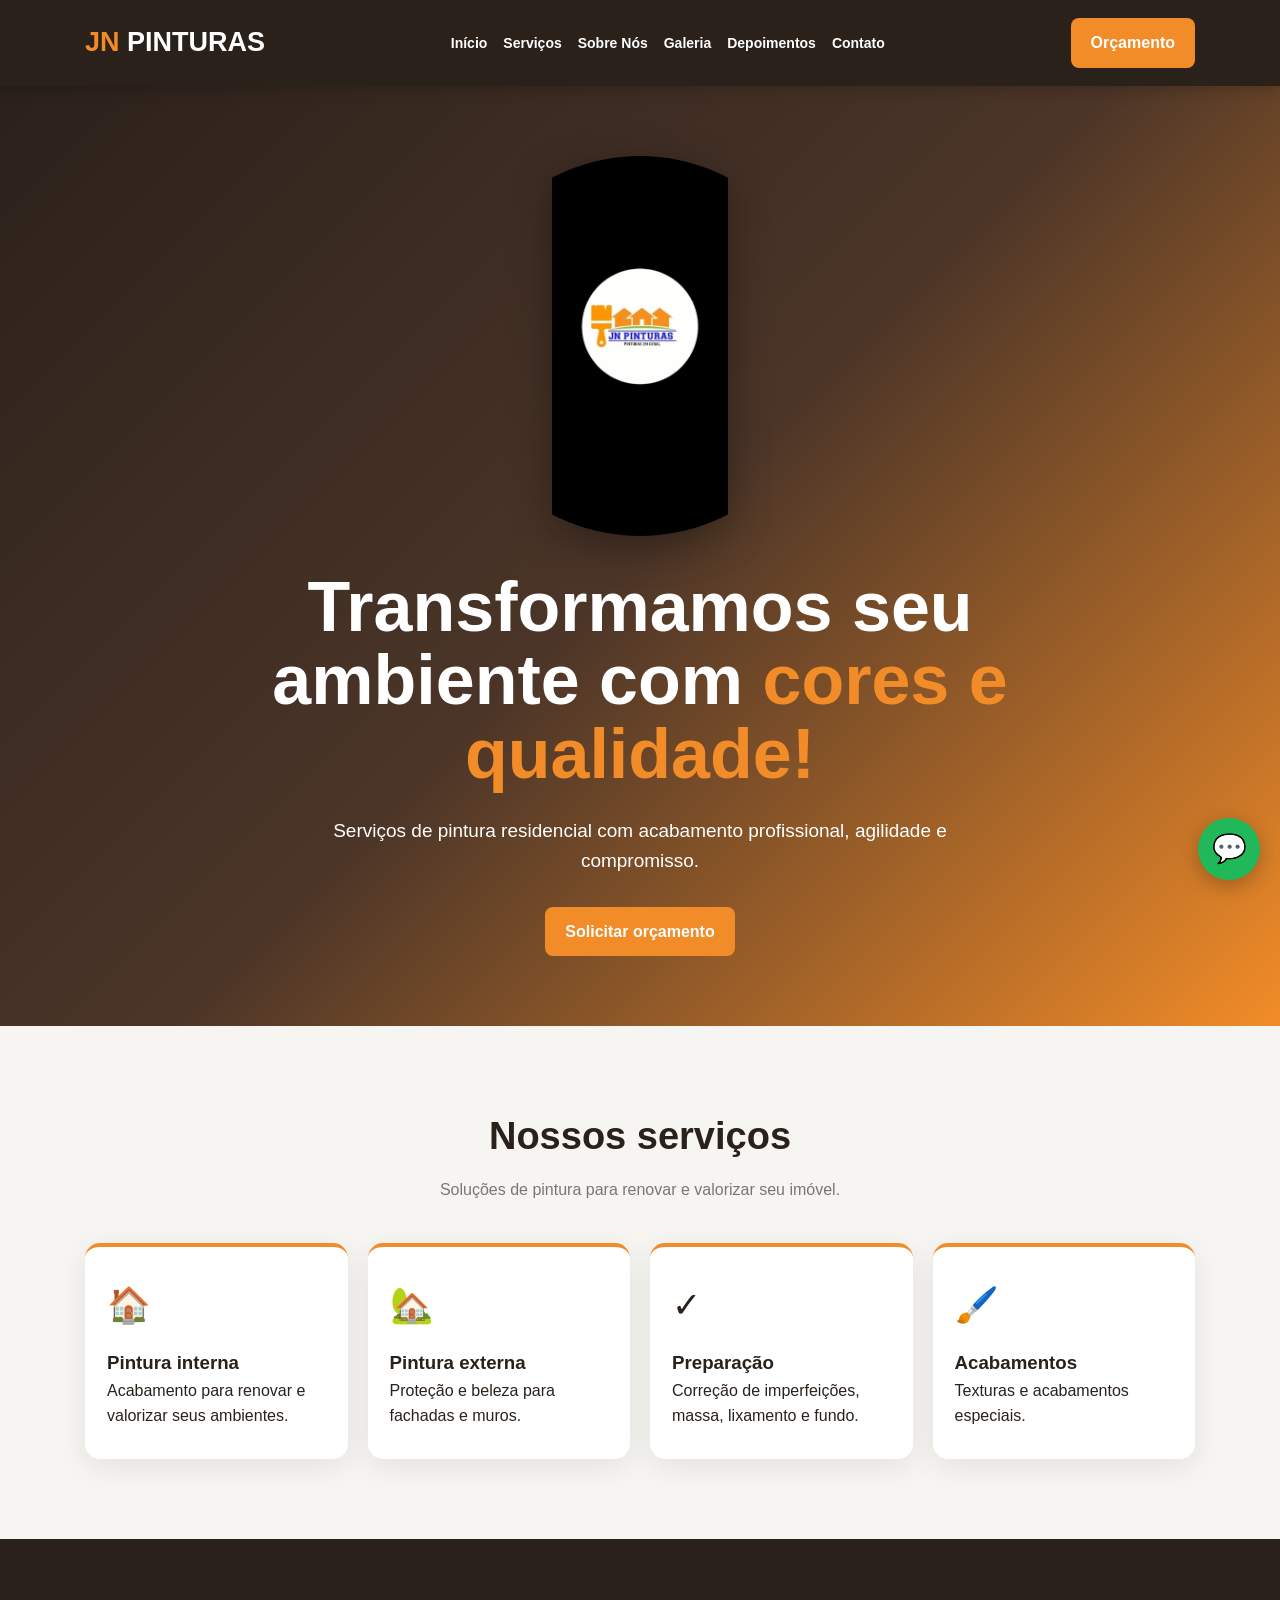
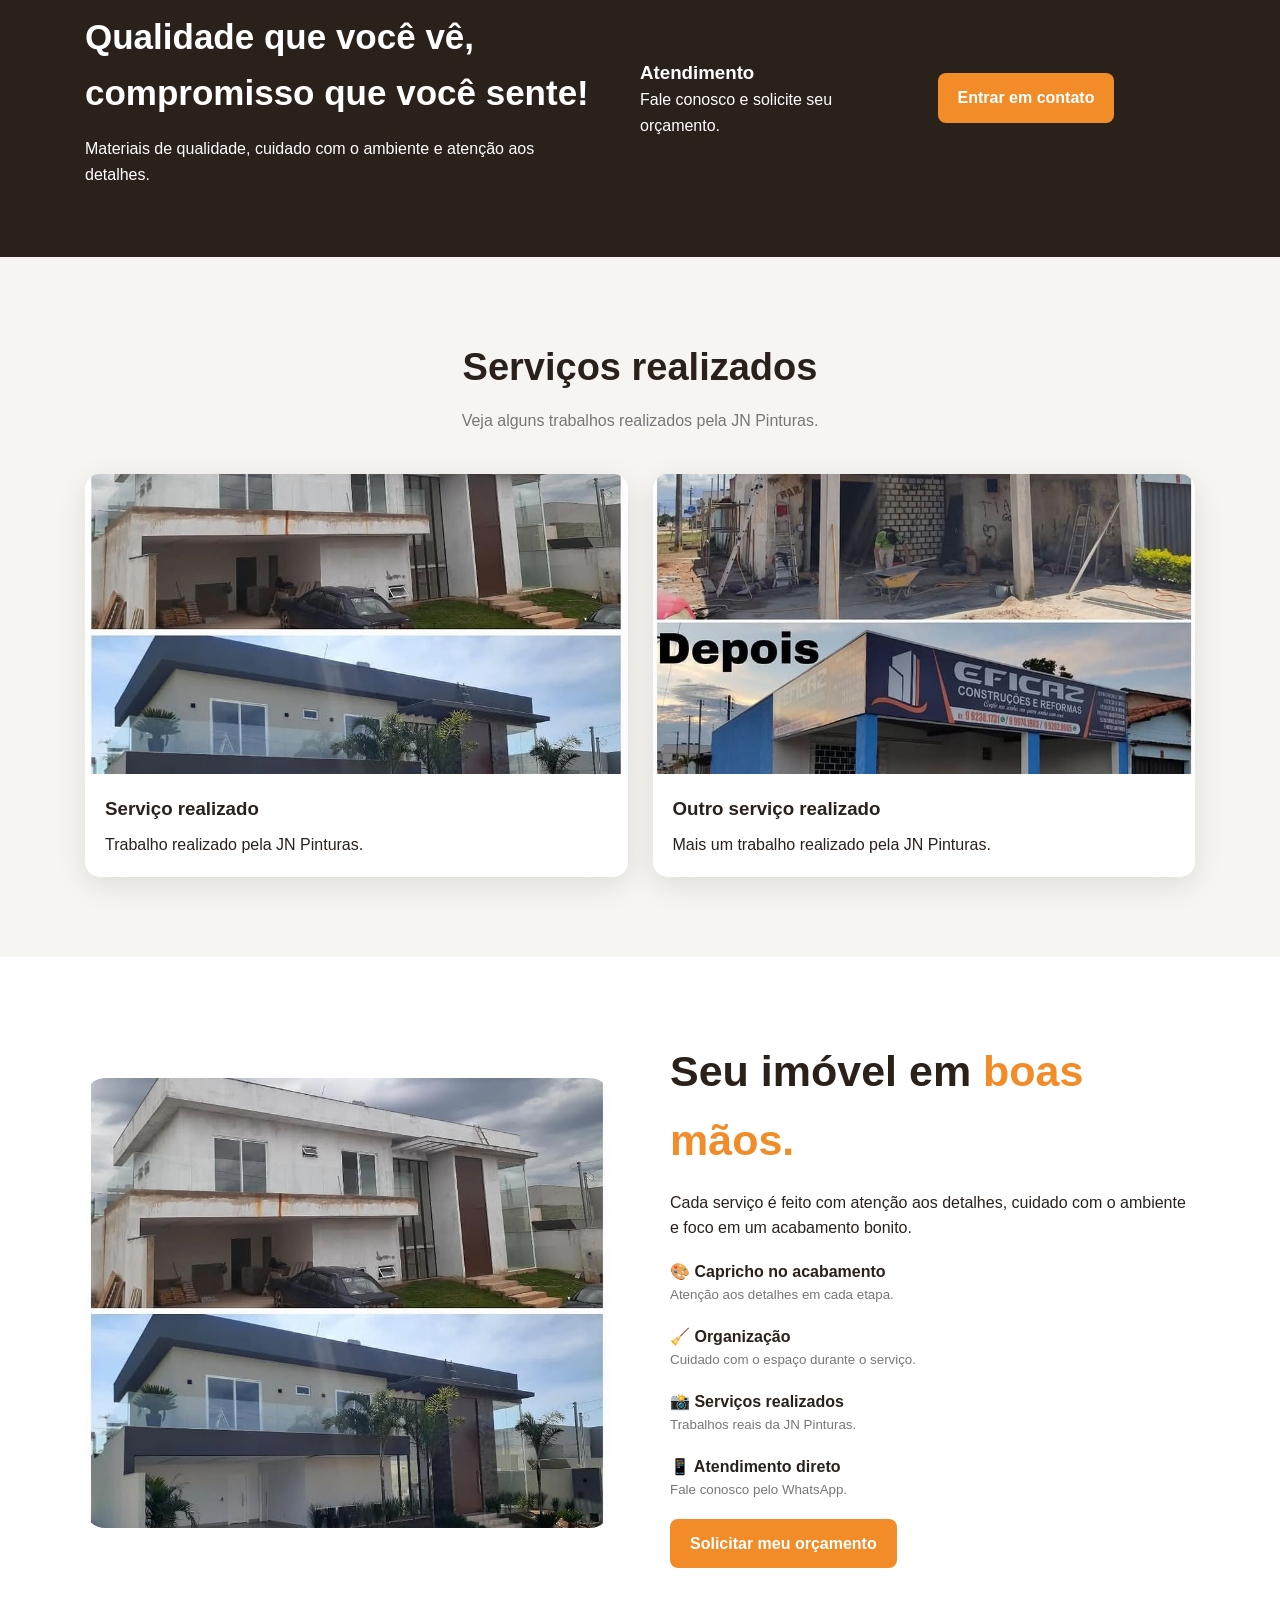
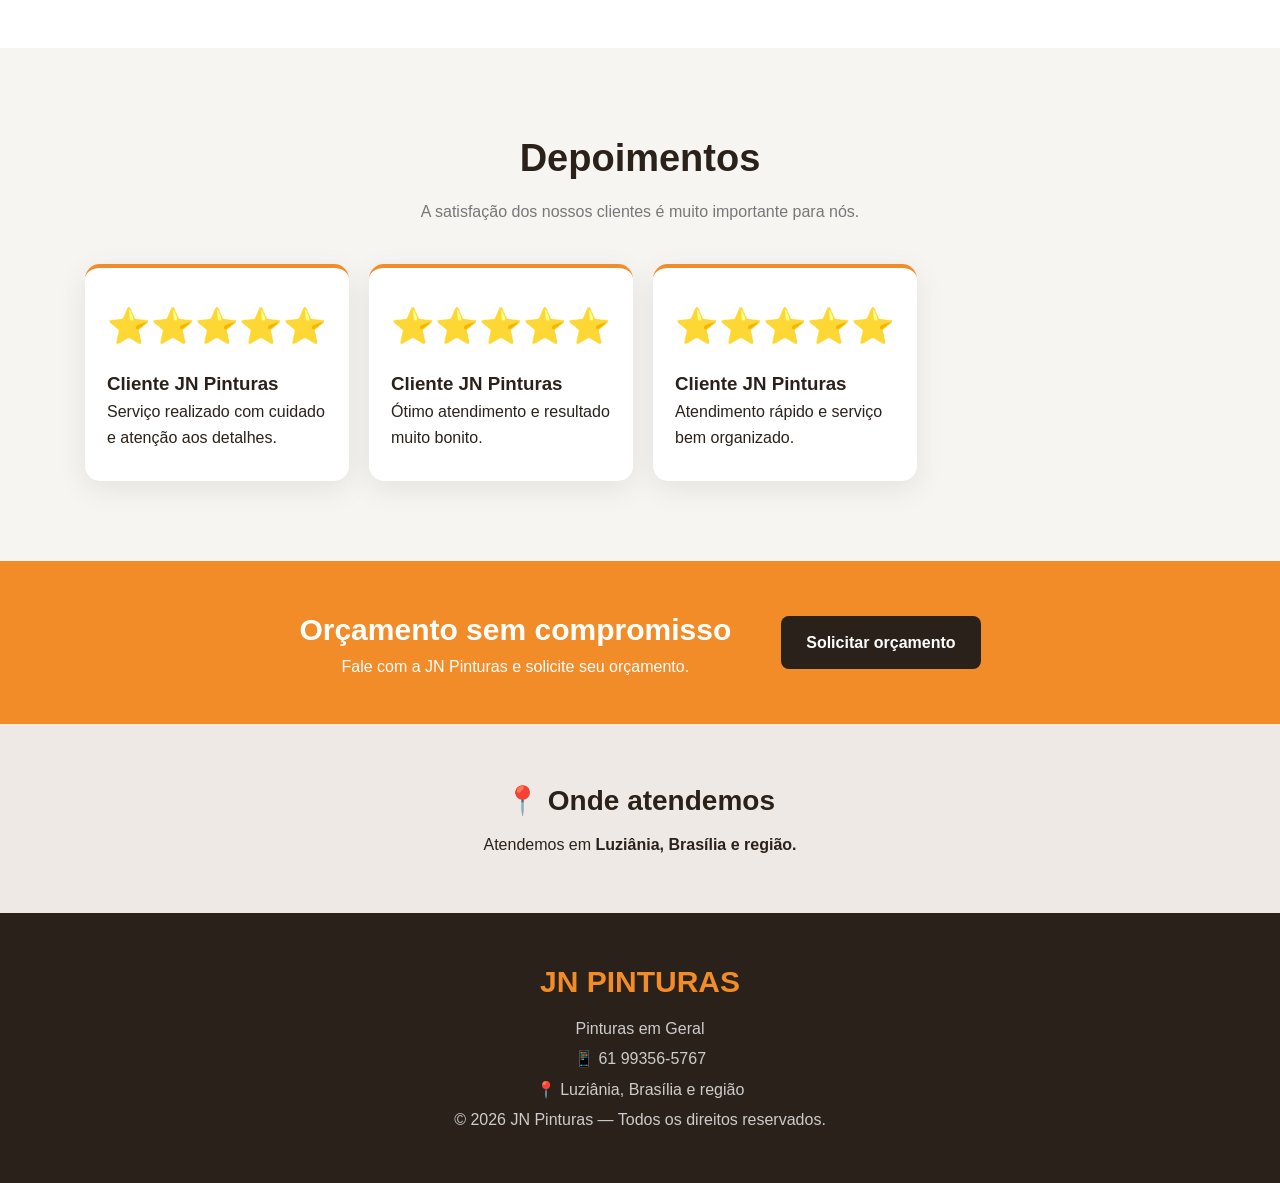
==== commit 6fc713b6: "Update index.html" ====
--- a/index.html
+++ b/index.html
@@ -25,9 +25,7 @@
   line-height:1.6;
 }
 
-/* =========================
-   MENU
-========================= */
+/* MENU */
 
 header{
   background:#2b211b;
@@ -88,9 +86,7 @@
   display:inline-block;
 }
 
-/* =========================
-   INÍCIO
-========================= */
+/* INÍCIO */
 
 .hero{
   min-height:680px;
@@ -108,7 +104,7 @@
   text-align:center;
 }
 
-/* LOGO REDONDA - SEM CORTAR */
+/* NOVA LOGO */
 
 .logo-container{
   width:380px;
@@ -145,9 +141,7 @@
   font-size:19px;
 }
 
-/* =========================
-   SEÇÕES
-========================= */
+/* SEÇÕES */
 
 .container{
   max-width:1150px;
@@ -167,9 +161,7 @@
   margin-bottom:40px;
 }
 
-/* =========================
-   SERVIÇOS
-========================= */
+/* SERVIÇOS */
 
 .grid{
   display:grid;
@@ -190,9 +182,7 @@
   margin-bottom:15px;
 }
 
-/* =========================
-   SOBRE
-========================= */
+/* SOBRE */
 
 .band{
   background:#2b211b;
@@ -214,9 +204,7 @@
   margin-bottom:15px;
 }
 
-/* =========================
-   GALERIA
-========================= */
+/* GALERIA */
 
 .projects{
   display:grid;
@@ -246,9 +234,7 @@
   margin-bottom:8px;
 }
 
-/* =========================
-   SEU IMÓVEL
-========================= */
+/* SEU IMÓVEL */
 
 .trust-section{
   background:white;
@@ -293,9 +279,7 @@
   color:#777;
 }
 
-/* =========================
-   ORÇAMENTO
-========================= */
+/* ORÇAMENTO */
 
 .quote-banner{
   background:#f28c28;
@@ -321,9 +305,7 @@
   font-weight:bold;
 }
 
-/* =========================
-   LOCAL
-========================= */
+/* LOCAL */
 
 .service-area{
   text-align:center;
@@ -336,9 +318,7 @@
   margin-bottom:8px;
 }
 
-/* =========================
-   RODAPÉ
-========================= */
+/* RODAPÉ */
 
 footer{
   background:#2b211b;
@@ -359,9 +339,7 @@
   margin:5px;
 }
 
-/* =========================
-   WHATSAPP
-========================= */
+/* WHATSAPP */
 
 .whatsapp-float{
   position:fixed;
@@ -381,9 +359,7 @@
   z-index:9999;
 }
 
-/* =========================
-   CELULAR
-========================= */
+/* CELULAR */
 
 @media(max-width:900px){
 
@@ -426,8 +402,8 @@
   }
 
   .logo-container{
-    width:220px;
-    height:220px;
+    width:300px;
+    height:300px;
     margin-bottom:30px;
   }
 
@@ -462,10 +438,6 @@
 </head>
 
 <body>
-
-<!-- =========================
-     MENU
-========================= -->
 
 <header>
 
@@ -487,21 +459,16 @@
 <a class="cta"
 href="https://wa.me/5561993565767?text=Olá%2C%20vim%20pelo%20site%20da%20JN%20Pinturas%20e%20gostaria%20de%20solicitar%20um%20orçamento."
 target="_blank">
-
 Orçamento
-
 </a>
 
 </div>
 
 </header>
 
-
 <main>
 
-<!-- =========================
-     INÍCIO
-========================= -->
+<!-- INÍCIO -->
 
 <section class="hero" id="inicio">
 
@@ -511,7 +478,7 @@
 
 <img
 class="hero-logo"
-src="logo.jpg"
+src="logo-nova.jpg"
 alt="Logo JN Pinturas">
 
 </div>
@@ -529,19 +496,14 @@
 <a class="btn"
 href="https://wa.me/5561993565767?text=Olá%2C%20vim%20pelo%20site%20da%20JN%20Pinturas%20e%20gostaria%20de%20solicitar%20um%20orçamento."
 target="_blank">
-
 Solicitar orçamento
-
 </a>
 
 </div>
 
 </section>
 
-
-<!-- =========================
-     SERVIÇOS
-========================= -->
+<!-- SERVIÇOS -->
 
 <section id="servicos">
 
@@ -587,10 +549,7 @@
 
 </section>
 
-
-<!-- =========================
-     SOBRE
-========================= -->
+<!-- SOBRE -->
 
 <section class="band" id="sobre">
 
@@ -626,9 +585,7 @@
 <a class="cta"
 href="https://wa.me/5561993565767?text=Olá%2C%20vim%20pelo%20site%20da%20JN%20Pinturas%20e%20gostaria%20de%20solicitar%20um%20orçamento."
 target="_blank">
-
 Entrar em contato
-
 </a>
 
 </div>
@@ -637,10 +594,7 @@
 
 </section>
 
-
-<!-- =========================
-     SERVIÇOS REALIZADOS
-========================= -->
+<!-- SERVIÇOS REALIZADOS -->
 
 <section id="galeria">
 
@@ -656,9 +610,6 @@
 
 <div class="projects">
 
-
-<!-- FOTO 1 -->
-
 <article class="project">
 
 <img
@@ -679,9 +630,6 @@
 
 </article>
 
-
-<!-- FOTO 2 -->
-
 <article class="project">
 
 <img
@@ -702,17 +650,13 @@
 
 </article>
 
-
 </div>
 
 </div>
 
 </section>
 
-
-<!-- =========================
-     SEU IMÓVEL EM BOAS MÃOS
-========================= -->
+<!-- SEU IMÓVEL EM BOAS MÃOS -->
 
 <section class="trust-section">
 
@@ -757,9 +701,7 @@
 <a class="cta"
 href="https://wa.me/5561993565767?text=Olá%2C%20vim%20pelo%20site%20da%20JN%20Pinturas%20e%20gostaria%20de%20solicitar%20um%20orçamento."
 target="_blank">
-
 Solicitar meu orçamento
-
 </a>
 
 </div>
@@ -768,10 +710,7 @@
 
 </section>
 
-
-<!-- =========================
-     DEPOIMENTOS
-========================= -->
+<!-- DEPOIMENTOS -->
 
 <section id="depoimentos">
 
@@ -803,7 +742,6 @@
 
 </div>
 
-
 <div class="card">
 
 <div class="icon">
@@ -820,7 +758,6 @@
 
 </div>
 
-
 <div class="card">
 
 <div class="icon">
@@ -843,10 +780,7 @@
 
 </section>
 
-
-<!-- =========================
-     CONTATO
-========================= -->
+<!-- CONTATO -->
 
 <section class="quote-banner" id="contato">
 
@@ -865,15 +799,10 @@
 <a class="quote-btn"
 href="https://wa.me/5561993565767?text=Olá%2C%20vim%20pelo%20site%20da%20JN%20Pinturas%20e%20gostaria%20de%20solicitar%20um%20orçamento."
 target="_blank">
-
 Solicitar orçamento
-
 </a>
 
 </section>
-
-
-<!-- LOCAL -->
 
 <section class="service-area">
 
@@ -889,37 +818,21 @@
 
 </main>
 
-
-<!-- =========================
-     RODAPÉ
-========================= -->
-
 <footer>
 
 <div class="footer-brand">
 JN PINTURAS
 </div>
 
-<p>
-Pinturas em Geral
-</p>
-
-<p>
-📱 61 99356-5767
-</p>
-
-<p>
-📍 Luziânia, Brasília e região
-</p>
-
-<p>
-© 2026 JN Pinturas — Todos os direitos reservados.
-</p>
+<p>Pinturas em Geral</p>
+
+<p>📱 61 99356-5767</p>
+
+<p>📍 Luziânia, Brasília e região</p>
+
+<p>© 2026 JN Pinturas — Todos os direitos reservados.</p>
 
 </footer>
-
-
-<!-- WHATSAPP -->
 
 <a
 class="whatsapp-float"
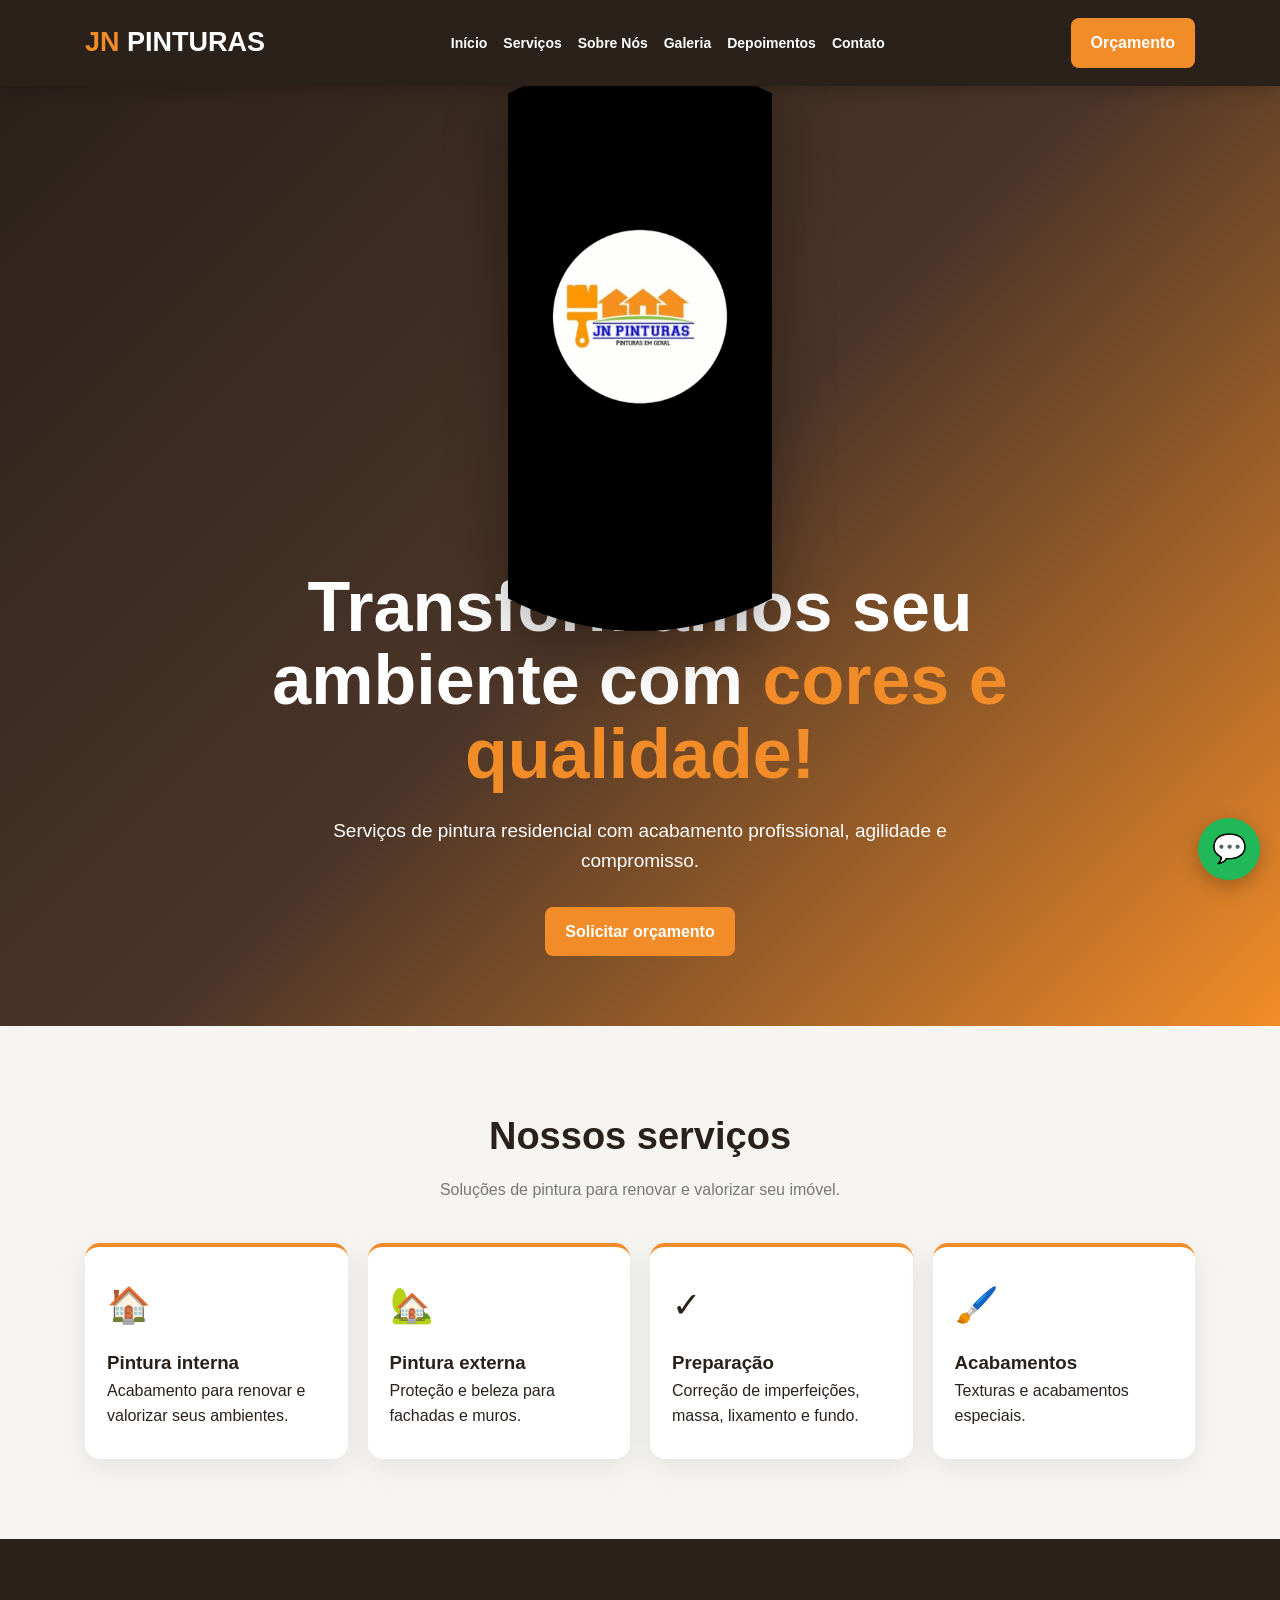
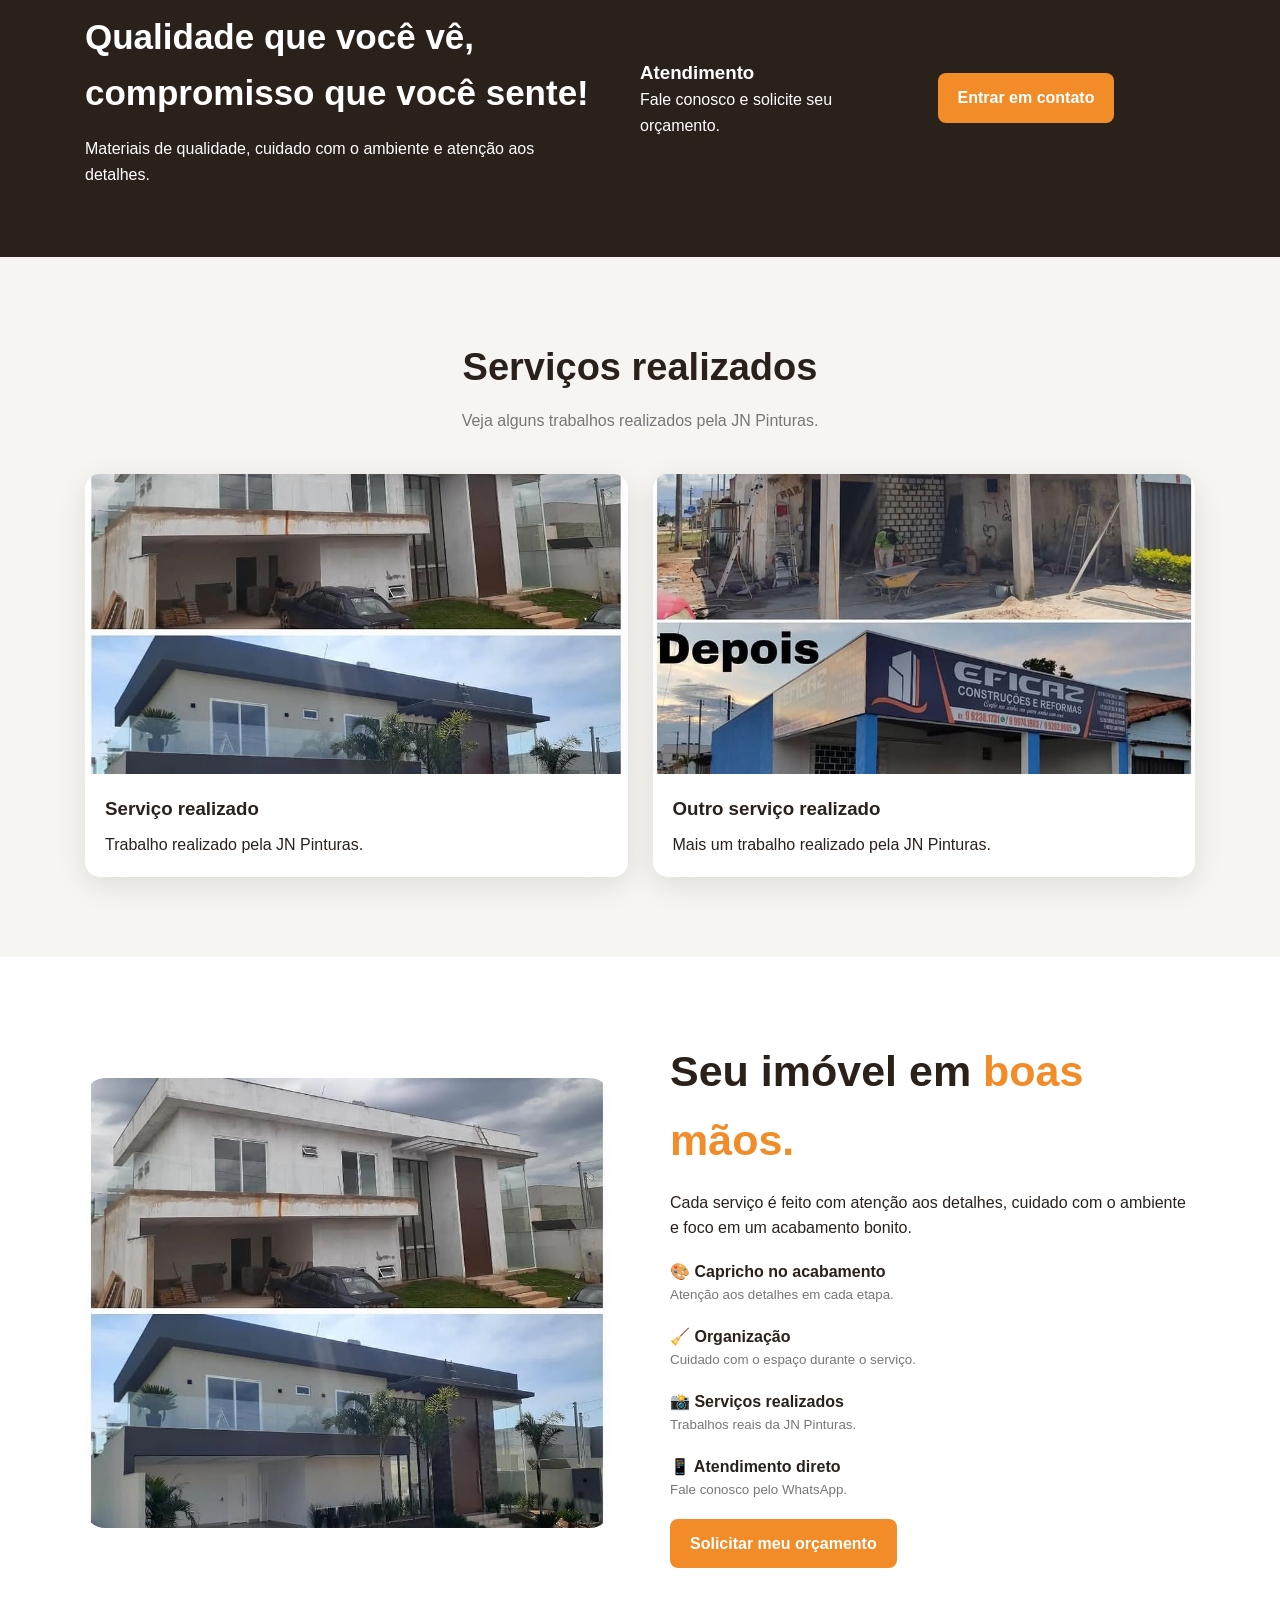
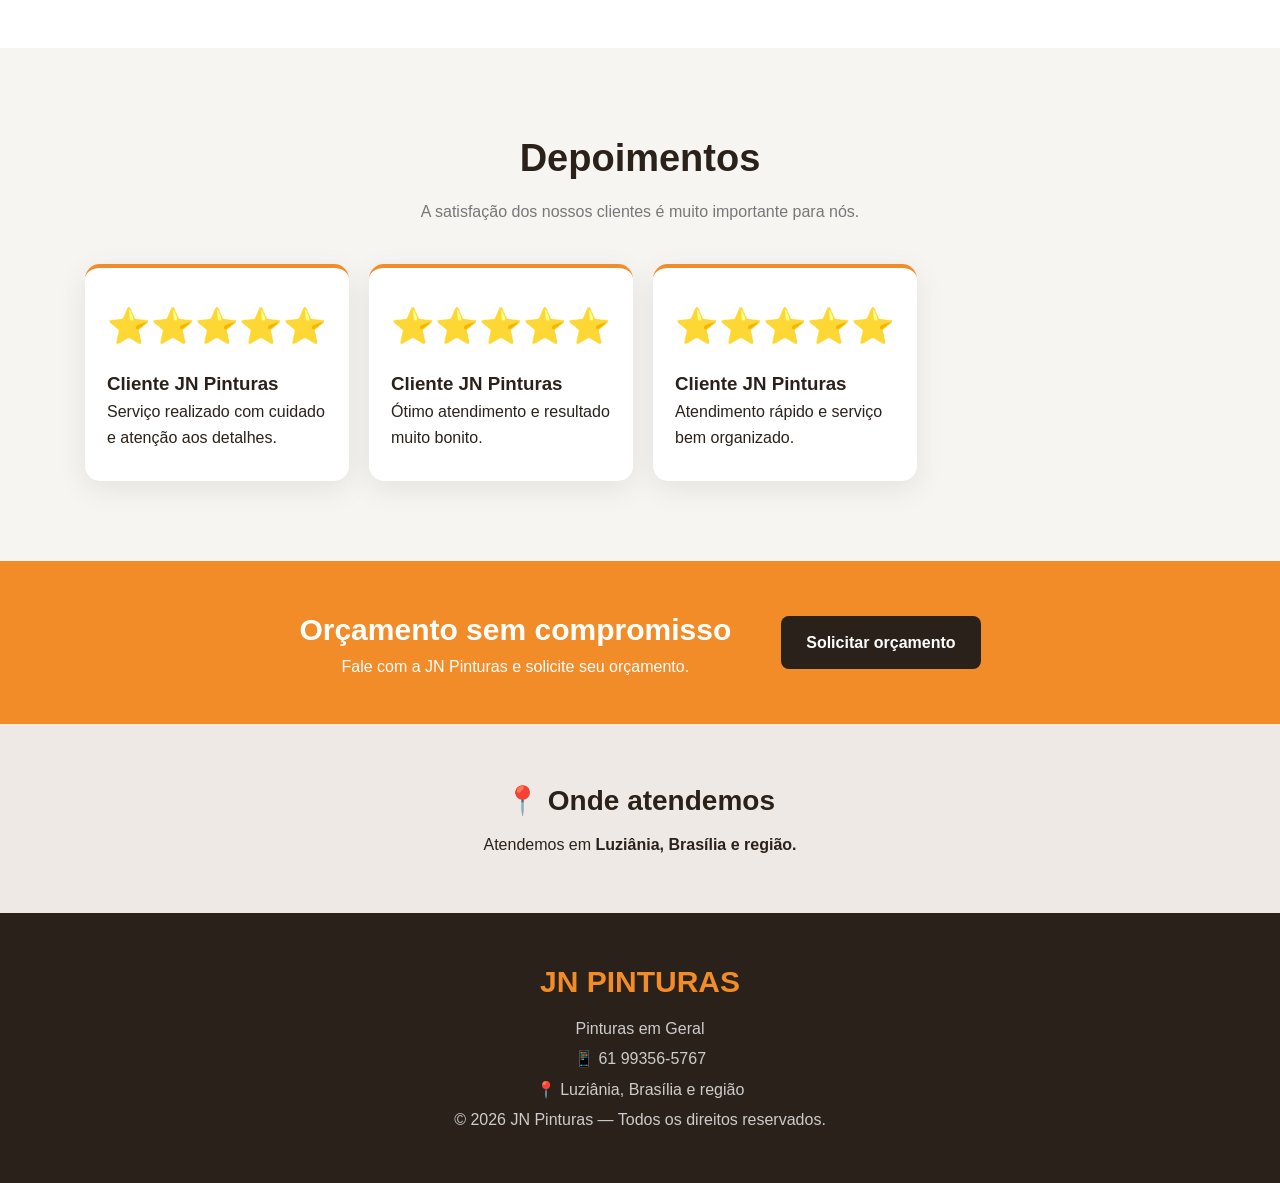
==== commit f6243d6c: "Update index.html" ====
--- a/index.html
+++ b/index.html
@@ -3,11 +3,9 @@
 <head>
 <meta charset="UTF-8">
 <meta name="viewport" content="width=device-width, initial-scale=1.0">
-
 <title>JN Pinturas | Pinturas em Geral</title>
 
 <style>
-
 *{
   margin:0;
   padding:0;
@@ -104,7 +102,7 @@
   text-align:center;
 }
 
-/* NOVA LOGO */
+/* ESPAÇO DA LOGO */
 
 .logo-container{
   width:380px;
@@ -113,7 +111,10 @@
   display:flex;
   align-items:center;
   justify-content:center;
-}
+  overflow:visible;
+}
+
+/* FOTO DA LOGO COM ZOOM */
 
 .hero-logo{
   width:100%;
@@ -121,8 +122,11 @@
   object-fit:contain;
   display:block;
   border-radius:50%;
+  transform:scale(1.5);
   filter:drop-shadow(0 10px 20px rgba(0,0,0,.35));
 }
+
+/* TÍTULO */
 
 .hero h1{
   max-width:850px;
@@ -388,7 +392,6 @@
     flex-direction:column;
     gap:20px;
   }
-
 }
 
 @media(max-width:600px){
@@ -407,6 +410,10 @@
     margin-bottom:30px;
   }
 
+  .hero-logo{
+    transform:scale(1.5);
+  }
+
   .hero h1{
     font-size:42px;
   }
@@ -430,11 +437,8 @@
   .trust-photo{
     height:280px;
   }
-
-}
-
+}
 </style>
-
 </head>
 
 <body>
@@ -509,9 +513,7 @@
 
 <div class="container">
 
-<h2 class="title">
-Nossos serviços
-</h2>
+<h2 class="title">Nossos serviços</h2>
 
 <p class="subtitle">
 Soluções de pintura para renovar e valorizar seu imóvel.
@@ -570,9 +572,7 @@
 
 <div>
 
-<h3>
-Atendimento
-</h3>
+<h3>Atendimento</h3>
 
 <p>
 Fale conosco e solicite seu orçamento.
@@ -618,9 +618,7 @@
 
 <div class="project-info">
 
-<h3>
-Serviço realizado
-</h3>
+<h3>Serviço realizado</h3>
 
 <p>
 Trabalho realizado pela JN Pinturas.
@@ -638,9 +636,7 @@
 
 <div class="project-info">
 
-<h3>
-Outro serviço realizado
-</h3>
+<h3>Outro serviço realizado</h3>
 
 <p>
 Mais um trabalho realizado pela JN Pinturas.
@@ -732,9 +728,7 @@
 ⭐⭐⭐⭐⭐
 </div>
 
-<h3>
-Cliente JN Pinturas
-</h3>
+<h3>Cliente JN Pinturas</h3>
 
 <p>
 Serviço realizado com cuidado e atenção aos detalhes.
@@ -748,9 +742,7 @@
 ⭐⭐⭐⭐⭐
 </div>
 
-<h3>
-Cliente JN Pinturas
-</h3>
+<h3>Cliente JN Pinturas</h3>
 
 <p>
 Ótimo atendimento e resultado muito bonito.
@@ -764,9 +756,7 @@
 ⭐⭐⭐⭐⭐
 </div>
 
-<h3>
-Cliente JN Pinturas
-</h3>
+<h3>Cliente JN Pinturas</h3>
 
 <p>
 Atendimento rápido e serviço bem organizado.
@@ -806,9 +796,7 @@
 
 <section class="service-area">
 
-<h3>
-📍 Onde atendemos
-</h3>
+<h3>📍 Onde atendemos</h3>
 
 <p>
 Atendemos em <strong>Luziânia, Brasília e região.</strong>
@@ -825,11 +813,8 @@
 </div>
 
 <p>Pinturas em Geral</p>
-
 <p>📱 61 99356-5767</p>
-
 <p>📍 Luziânia, Brasília e região</p>
-
 <p>© 2026 JN Pinturas — Todos os direitos reservados.</p>
 
 </footer>
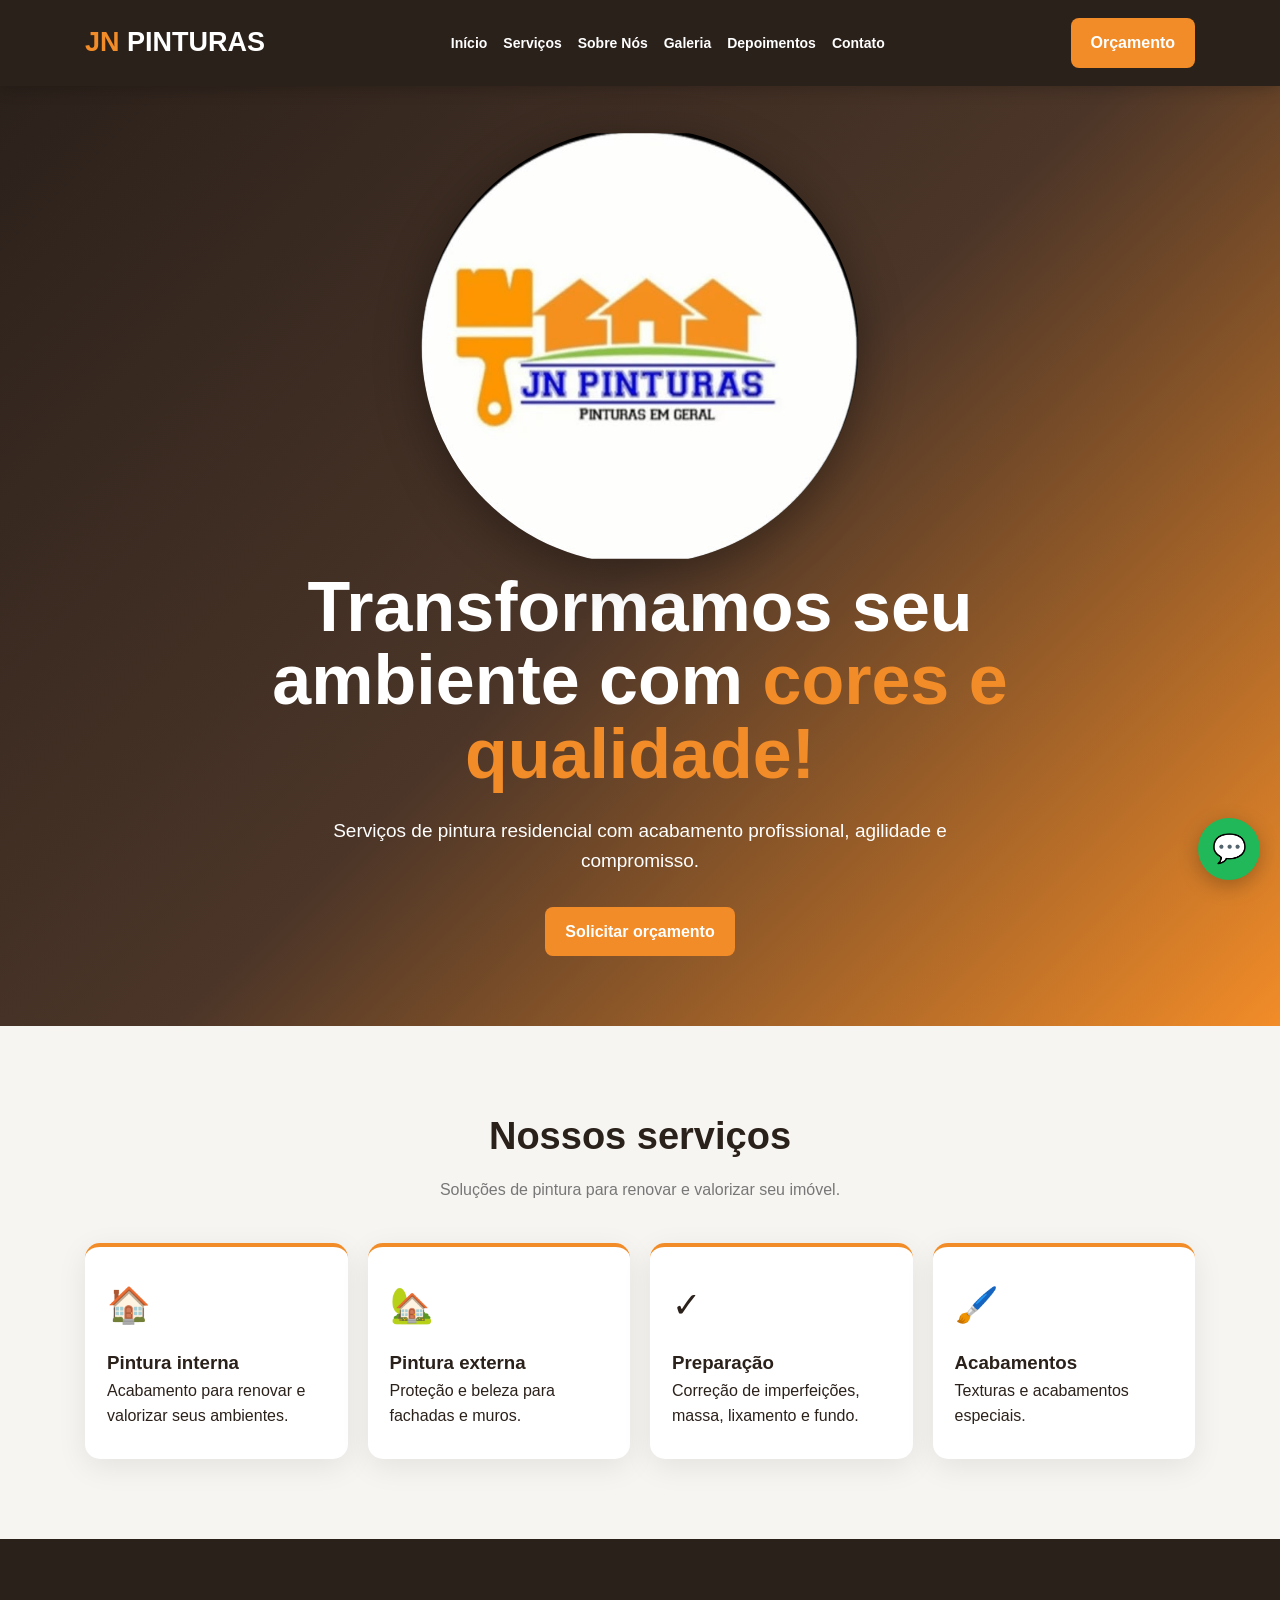
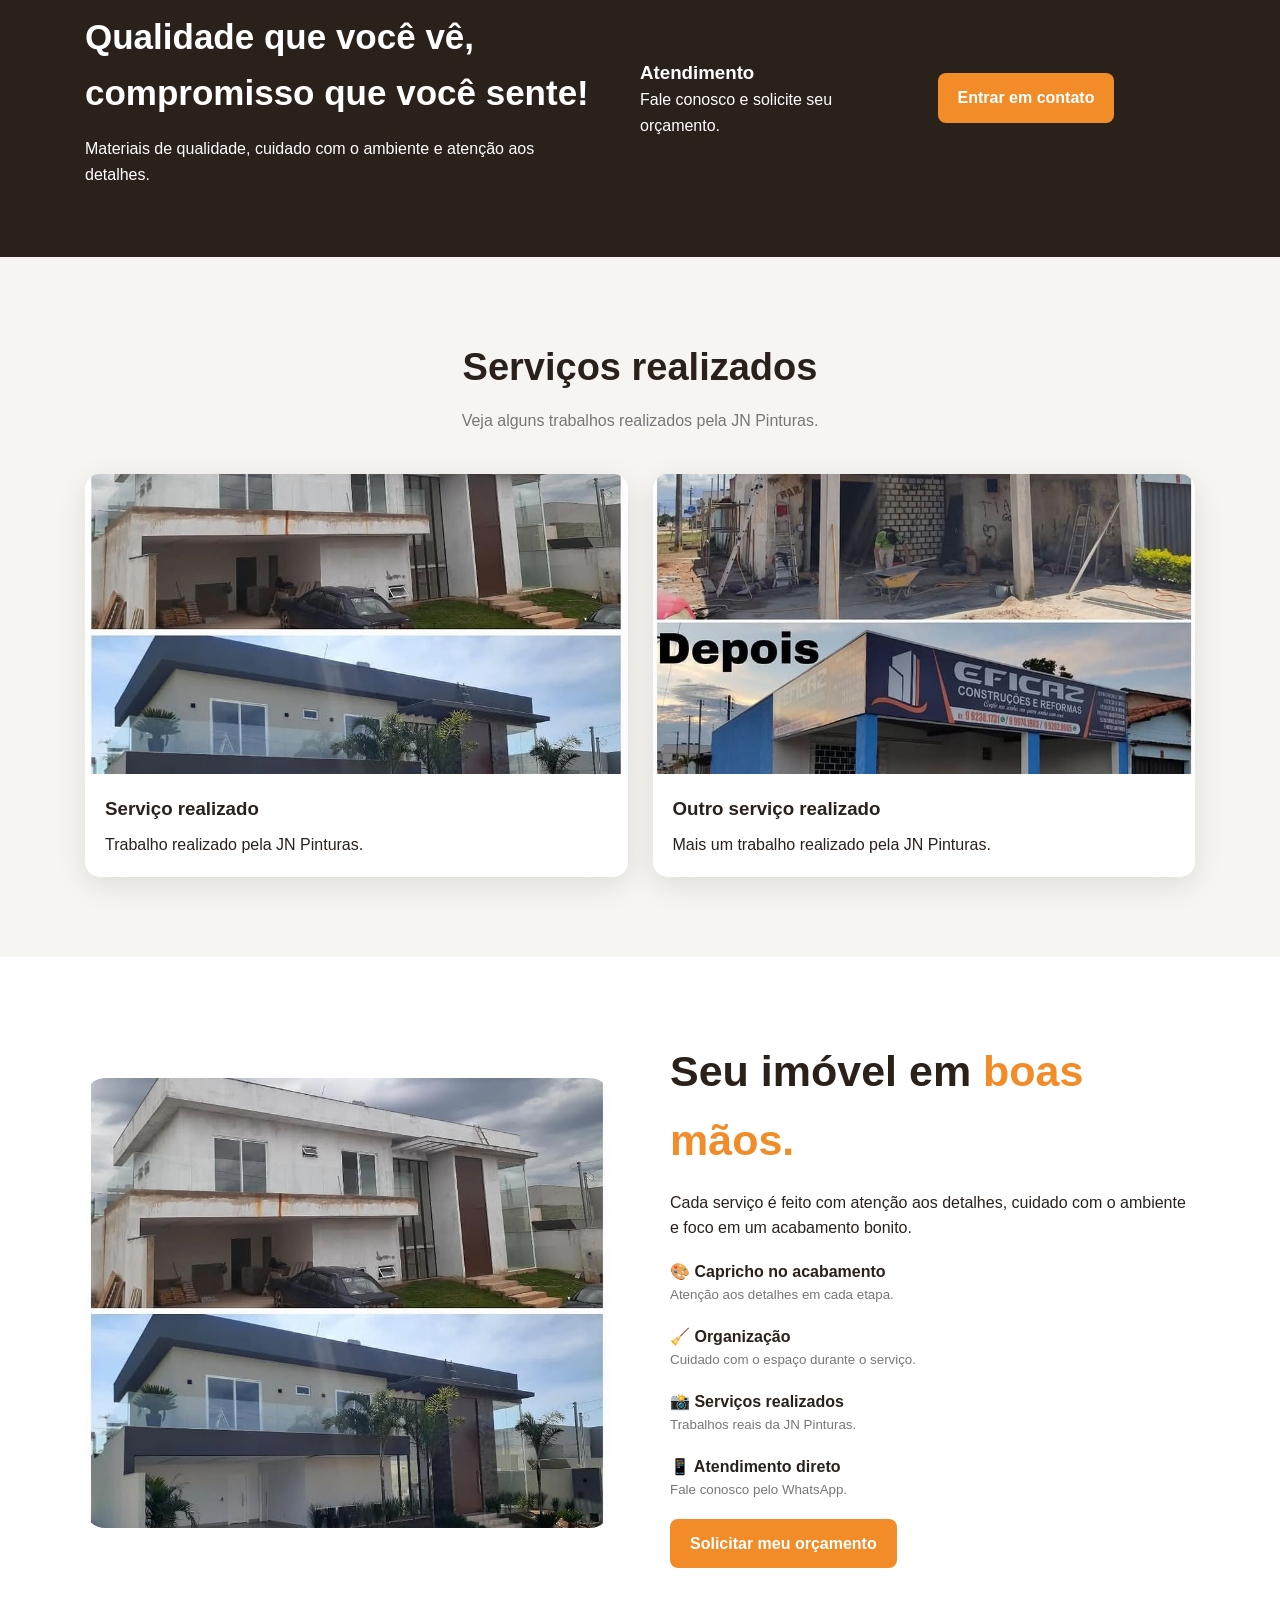
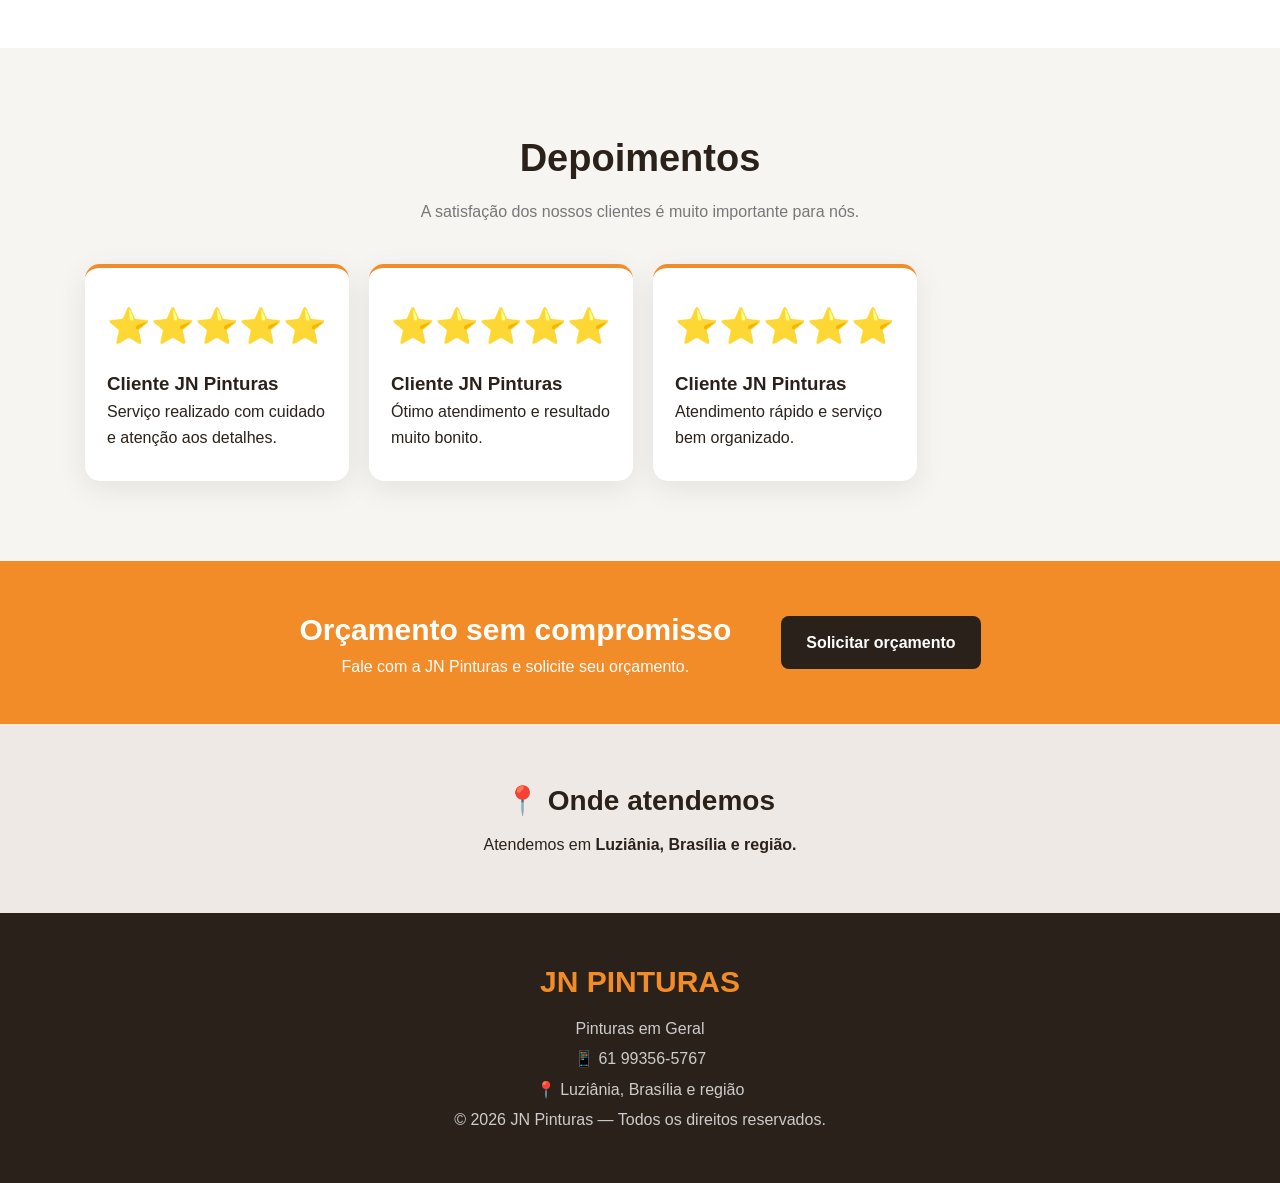
==== commit 1dee3cc8: "Update index.html" ====
--- a/index.html
+++ b/index.html
@@ -3,9 +3,11 @@
 <head>
 <meta charset="UTF-8">
 <meta name="viewport" content="width=device-width, initial-scale=1.0">
+
 <title>JN Pinturas | Pinturas em Geral</title>
 
 <style>
+
 *{
   margin:0;
   padding:0;
@@ -114,7 +116,7 @@
   overflow:visible;
 }
 
-/* FOTO DA LOGO COM ZOOM */
+/* LOGO */
 
 .hero-logo{
   width:100%;
@@ -122,7 +124,7 @@
   object-fit:contain;
   display:block;
   border-radius:50%;
-  transform:scale(1.5);
+  transform:scale(1.15);
   filter:drop-shadow(0 10px 20px rgba(0,0,0,.35));
 }
 
@@ -392,6 +394,7 @@
     flex-direction:column;
     gap:20px;
   }
+
 }
 
 @media(max-width:600px){
@@ -411,7 +414,7 @@
   }
 
   .hero-logo{
-    transform:scale(1.5);
+    transform:scale(1.15);
   }
 
   .hero h1{
@@ -437,7 +440,9 @@
   .trust-photo{
     height:280px;
   }
-}
+
+}
+
 </style>
 </head>
 
@@ -482,7 +487,7 @@
 
 <img
 class="hero-logo"
-src="logo-nova.jpg"
+src="logo2.jpg"
 alt="Logo JN Pinturas">
 
 </div>
@@ -513,7 +518,9 @@
 
 <div class="container">
 
-<h2 class="title">Nossos serviços</h2>
+<h2 class="title">
+Nossos serviços
+</h2>
 
 <p class="subtitle">
 Soluções de pintura para renovar e valorizar seu imóvel.
@@ -572,7 +579,9 @@
 
 <div>
 
-<h3>Atendimento</h3>
+<h3>
+Atendimento
+</h3>
 
 <p>
 Fale conosco e solicite seu orçamento.
@@ -618,7 +627,9 @@
 
 <div class="project-info">
 
-<h3>Serviço realizado</h3>
+<h3>
+Serviço realizado
+</h3>
 
 <p>
 Trabalho realizado pela JN Pinturas.
@@ -636,7 +647,9 @@
 
 <div class="project-info">
 
-<h3>Outro serviço realizado</h3>
+<h3>
+Outro serviço realizado
+</h3>
 
 <p>
 Mais um trabalho realizado pela JN Pinturas.
@@ -728,7 +741,9 @@
 ⭐⭐⭐⭐⭐
 </div>
 
-<h3>Cliente JN Pinturas</h3>
+<h3>
+Cliente JN Pinturas
+</h3>
 
 <p>
 Serviço realizado com cuidado e atenção aos detalhes.
@@ -742,7 +757,9 @@
 ⭐⭐⭐⭐⭐
 </div>
 
-<h3>Cliente JN Pinturas</h3>
+<h3>
+Cliente JN Pinturas
+</h3>
 
 <p>
 Ótimo atendimento e resultado muito bonito.
@@ -756,7 +773,9 @@
 ⭐⭐⭐⭐⭐
 </div>
 
-<h3>Cliente JN Pinturas</h3>
+<h3>
+Cliente JN Pinturas
+</h3>
 
 <p>
 Atendimento rápido e serviço bem organizado.
@@ -796,7 +815,9 @@
 
 <section class="service-area">
 
-<h3>📍 Onde atendemos</h3>
+<h3>
+📍 Onde atendemos
+</h3>
 
 <p>
 Atendemos em <strong>Luziânia, Brasília e região.</strong>
@@ -813,8 +834,11 @@
 </div>
 
 <p>Pinturas em Geral</p>
+
 <p>📱 61 99356-5767</p>
+
 <p>📍 Luziânia, Brasília e região</p>
+
 <p>© 2026 JN Pinturas — Todos os direitos reservados.</p>
 
 </footer>
